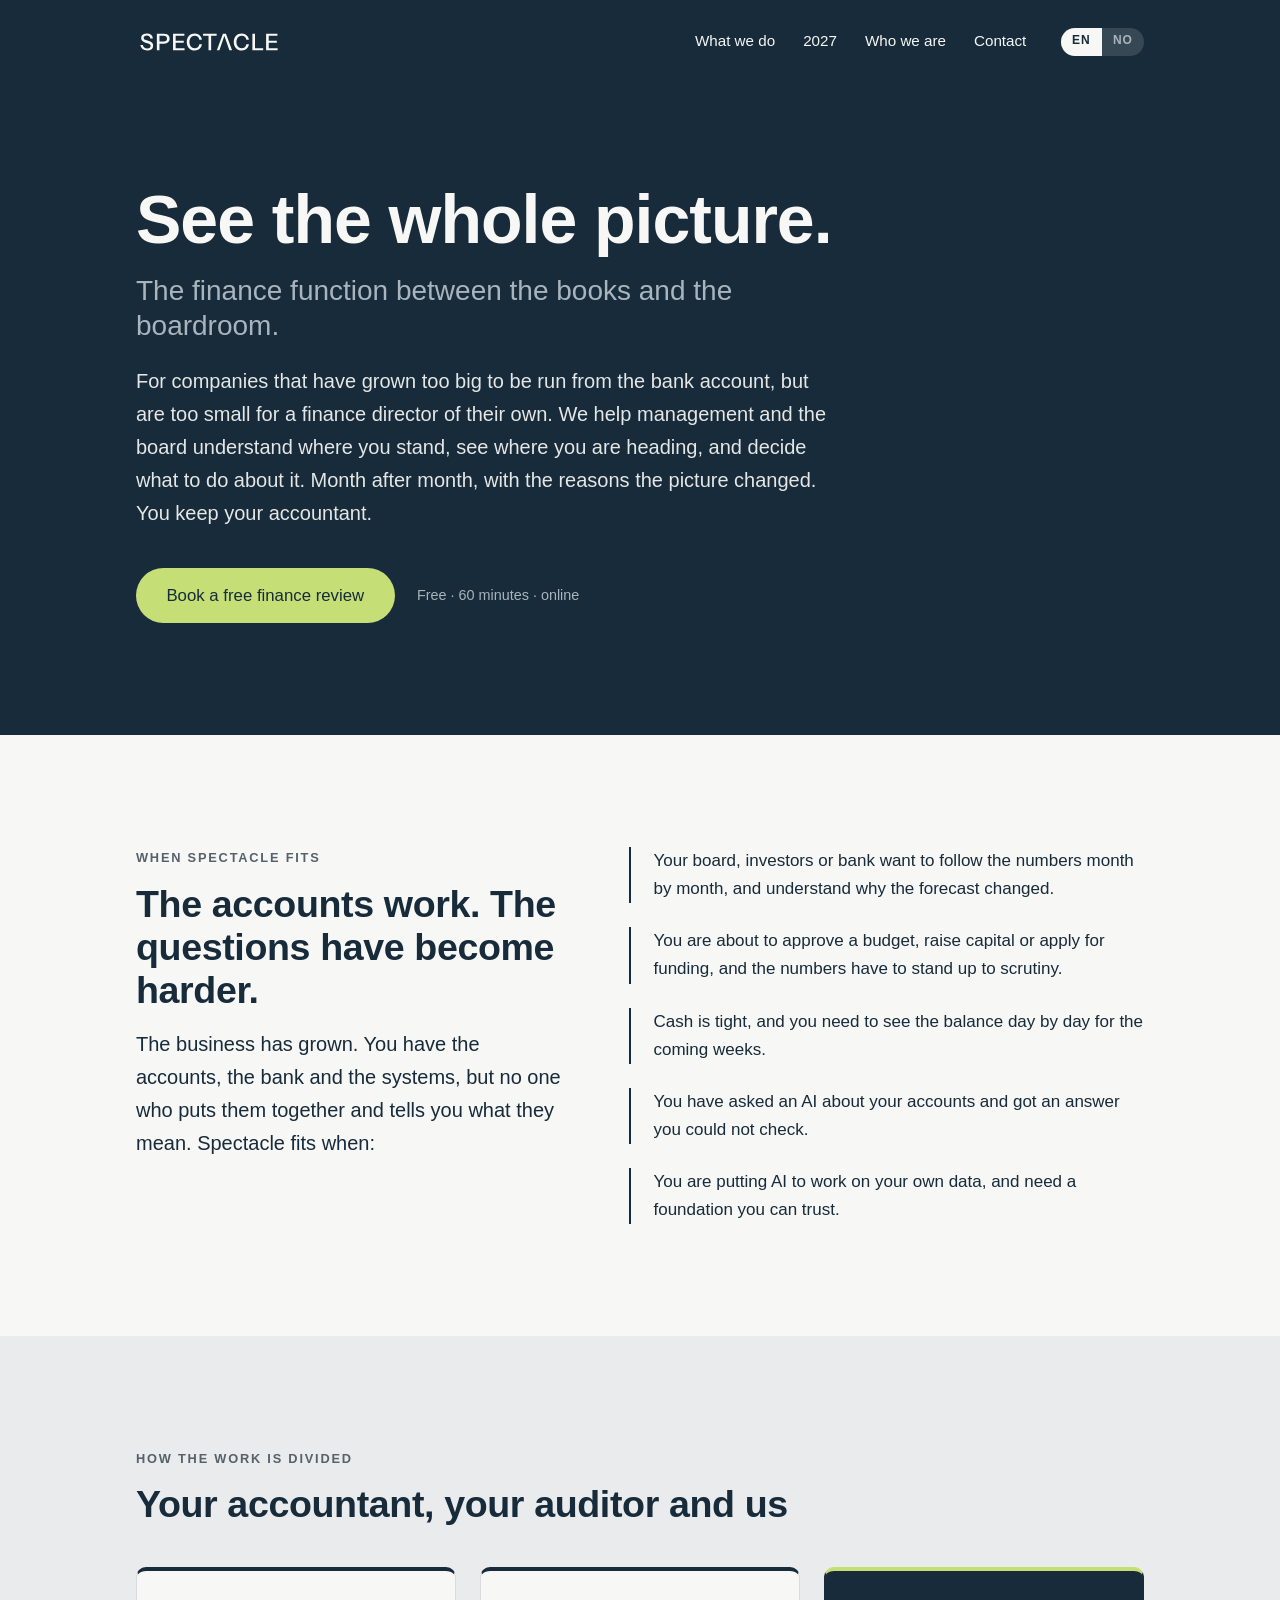
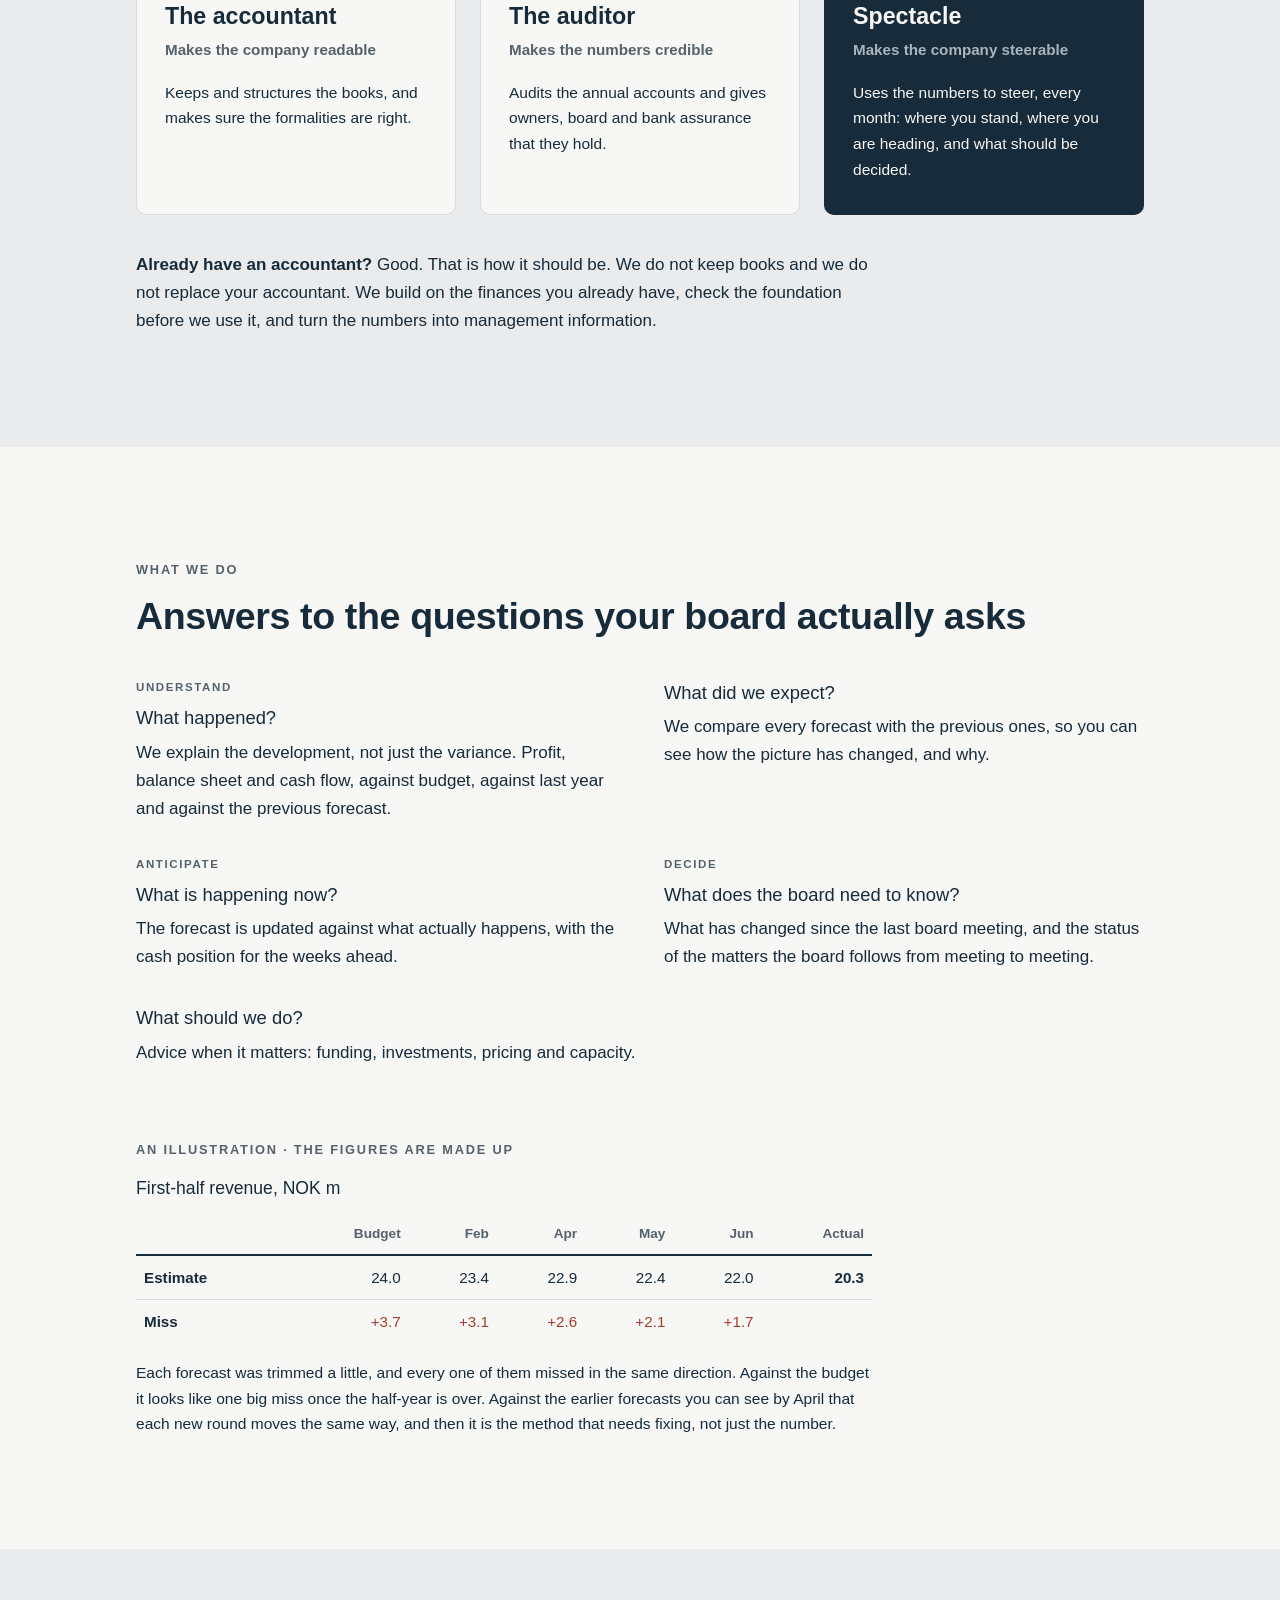
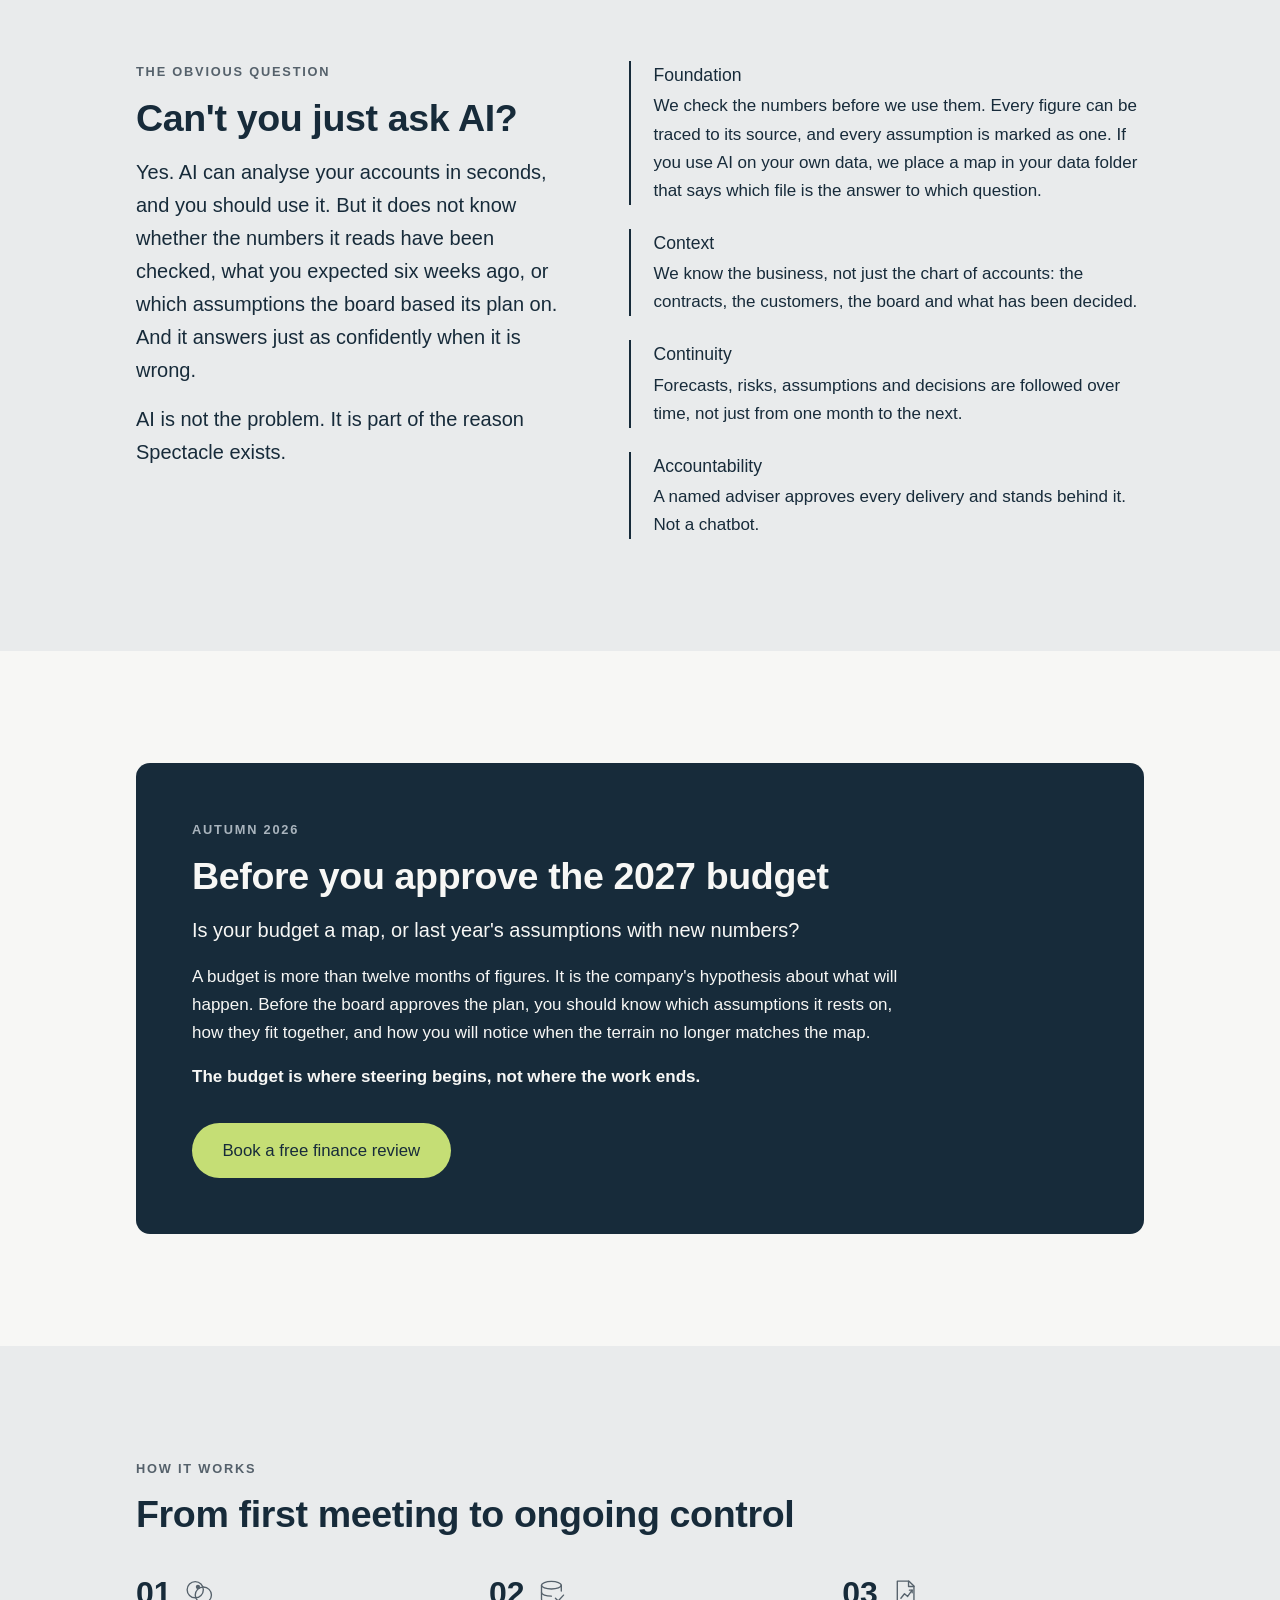
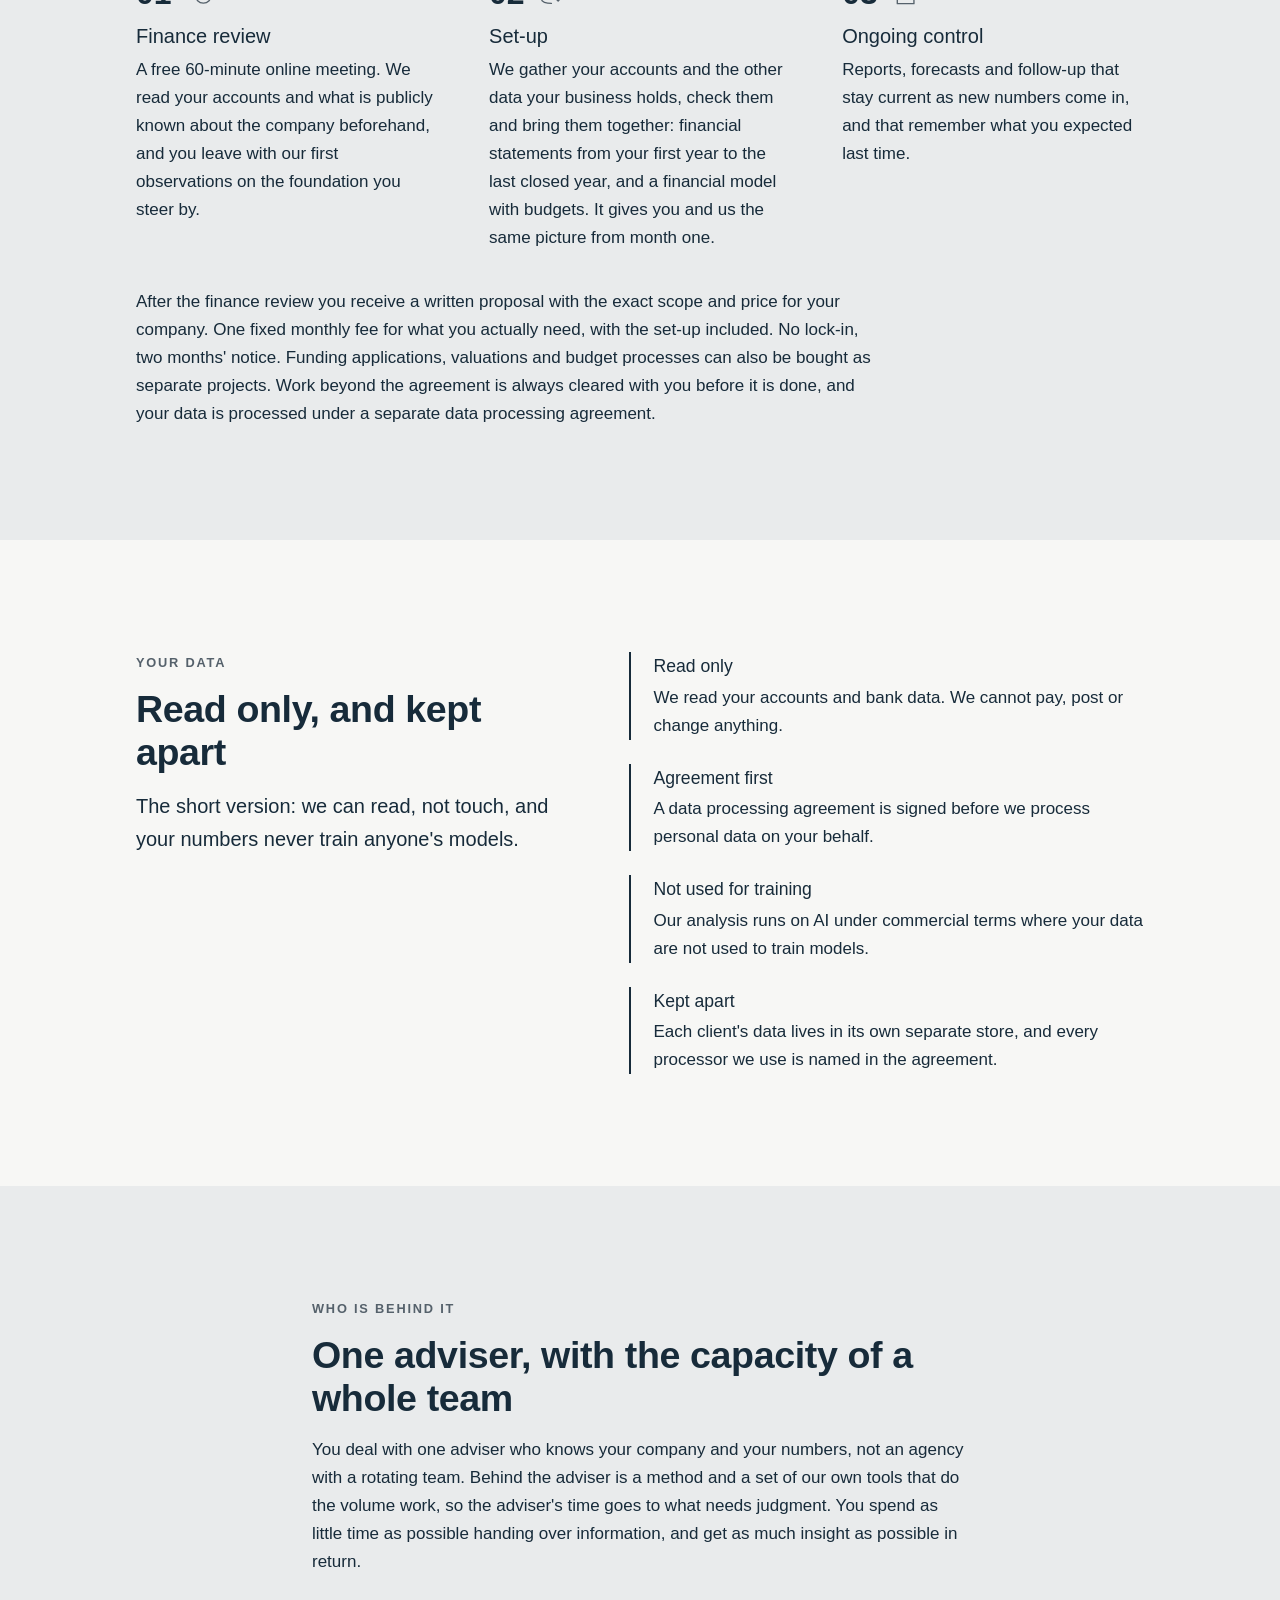
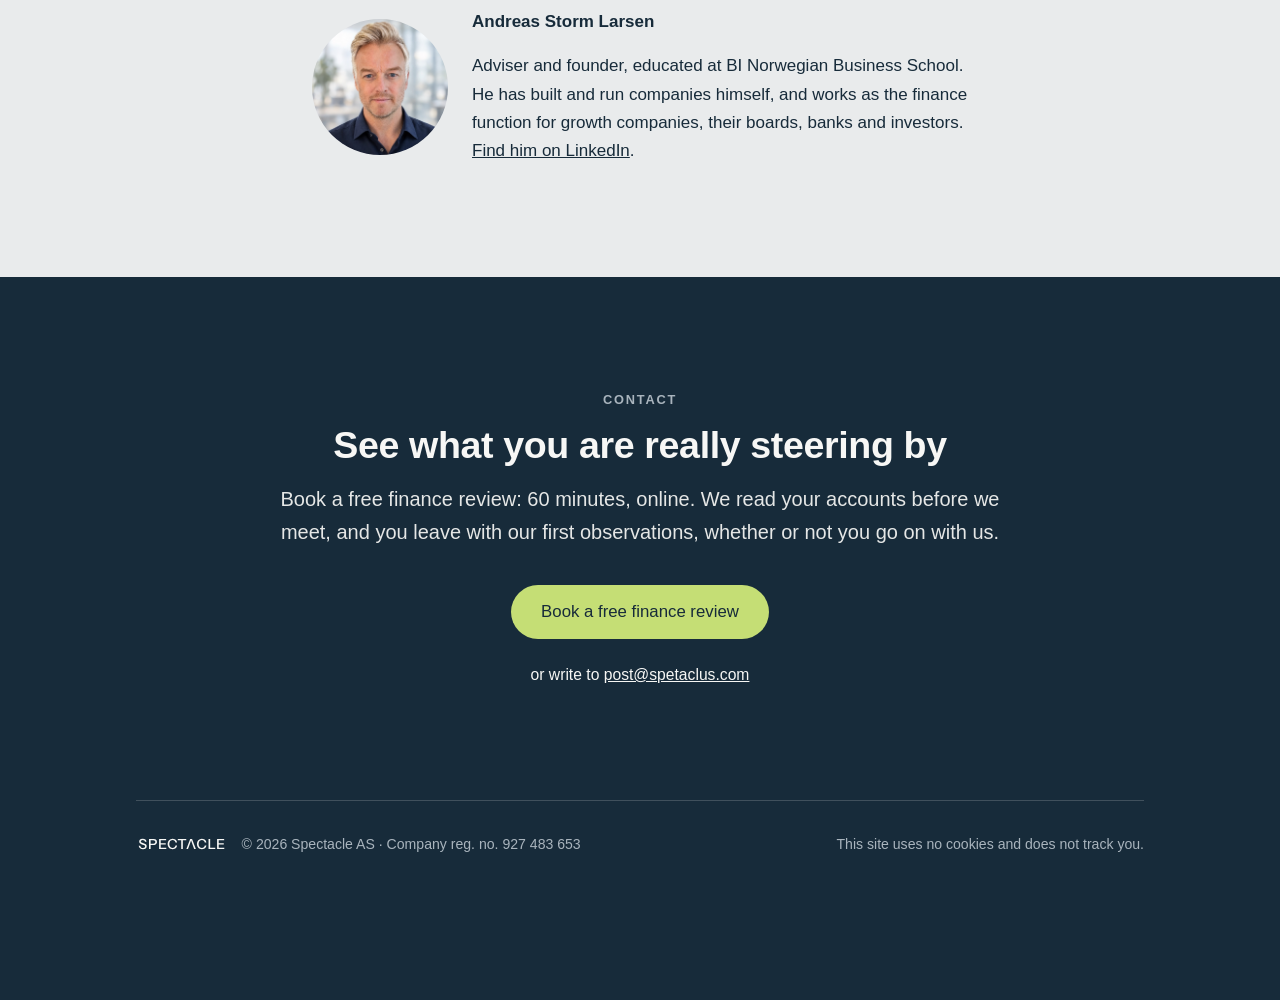
==== index.html @ 34f04242 "Hvem står bak får navn og ansikt, og en seksjon om dine data Tekstene fra gjennomgangen 20.10 er lag" ====
<!DOCTYPE html>
<html lang="en">
<head>
  <meta charset="utf-8">
  <meta name="viewport" content="width=device-width, initial-scale=1">
  <title>Spectacle: the finance function between the books and the boardroom</title>
  <meta name="description" content="Spectacle is the finance function between the books and the boardroom for small and mid-sized companies: checked numbers, forecasts followed over time, and reporting written for the board. You keep your accountant.">
  <link rel="canonical" href="https://spectaclefinancial.com/">
  <link rel="alternate" hreflang="en" href="https://spectaclefinancial.com/">
  <link rel="alternate" hreflang="no" href="https://spectaclefinancial.com/no/">
  <link rel="alternate" hreflang="x-default" href="https://spectaclefinancial.com/">
  <link rel="icon" href="assets/img/favicon.svg" type="image/svg+xml">
  <link rel="alternate icon" href="assets/img/favicon-32.png" type="image/png">
  <link rel="apple-touch-icon" href="assets/img/apple-touch-icon.png">
  <meta name="theme-color" content="#172B3A">
  <link rel="stylesheet" href="assets/css/style.css?v=2026-11-04">
  <meta property="og:type" content="website">
  <meta property="og:site_name" content="Spectacle">
  <meta property="og:title" content="Spectacle: see the whole picture">
  <meta property="og:description" content="The finance function between the books and the boardroom, for companies too big to be run from the bank account and too small for a finance director of their own.">
  <meta property="og:url" content="https://spectaclefinancial.com/">
  <meta property="og:image" content="https://spectaclefinancial.com/assets/img/og-image.png">
  <meta property="og:locale" content="en_GB">
</head>
<body>

<header class="hero">
  <div class="ramme">
    <div class="hero__topp">
      <a class="hero__logo" href="#" aria-label="Spectacle, back to top">
        <img src="assets/img/spectacle-ordmerke-hvit.svg" alt="Spectacle" width="268" height="47">
      </a>
      <nav class="hero__nav" aria-label="Main menu">
        <a href="#what-we-do">What we do</a>
        <a href="#budget-2027">2027</a>
        <a href="#about">Who we are</a>
        <a href="#contact">Contact</a>
        <span class="sprak" role="group" aria-label="Language">
          <span class="sprak__valg sprak__valg--aktiv" aria-current="true">EN</span>
          <a class="sprak__valg" href="/no/" hreflang="no" lang="no">NO</a>
        </span>
      </nav>
    </div>
    <div class="hero__innhold">
      <h1>See the whole picture.</h1>
      <p class="hero__under">The finance function between the books and the boardroom.</p>
      <p class="ingress">For companies that have grown too big to be run from the bank account, but are too small for a finance director of their own. We help management and the board understand where you stand, see where you are heading, and decide what to do about it. Month after month, with the reasons the picture changed. You keep your accountant.</p>
      <div class="hero__cta">
        <a class="knapp knapp--chartreuse js-booking" href="https://calendar.app.google/yTAJ3ZSgc3ZnCue6A">Book a free finance review</a>
        <span class="hero__cta-note">Free · 60 minutes · online</span>
      </div>
    </div>
  </div>
</header>

<main>

  <section class="seksjon" id="when-it-fits">
    <div class="ramme todelt">
      <div>
        <p class="merkelapp">When Spectacle fits</p>
        <h2>The accounts work. The questions have become harder.</h2>
        <p class="ingress">The business has grown. You have the accounts, the bank and the systems, but no one who puts them together and tells you what they mean. Spectacle fits when:</p>
      </div>
      <ul class="verdier">
        <li>Your board, investors or bank want to follow the numbers month by month, and understand why the forecast changed.</li>
        <li>You are about to approve a budget, raise capital or apply for funding, and the numbers have to stand up to scrutiny.</li>
        <li>Cash is tight, and you need to see the balance day by day for the coming weeks.</li>
        <li>You have asked an AI about your accounts and got an answer you could not check.</li>
        <li>You are putting AI to work on your own data, and need a foundation you can trust.</li>
      </ul>
    </div>
  </section>

  <section class="seksjon seksjon--tint" id="division-of-work">
    <div class="ramme">
      <p class="merkelapp">How the work is divided</p>
      <h2>Your accountant, your auditor and us</h2>
      <div class="pakker">
        <article class="pakke">
          <h3>The accountant</h3>
          <p class="pakke__under">Makes the company readable</p>
          <p>Keeps and structures the books, and makes sure the formalities are right.</p>
        </article>
        <article class="pakke">
          <h3>The auditor</h3>
          <p class="pakke__under">Makes the numbers credible</p>
          <p>Audits the annual accounts and gives owners, board and bank assurance that they hold.</p>
        </article>
        <article class="pakke pakke--fremhevet">
          <h3>Spectacle</h3>
          <p class="pakke__under">Makes the company steerable</p>
          <p>Uses the numbers to steer, every month: where you stand, where you are heading, and what should be decided.</p>
        </article>
      </div>
      <p class="pakker-note"><strong>Already have an accountant?</strong> Good. That is how it should be. We do not keep books and we do not replace your accountant. We build on the finances you already have, check the foundation before we use it, and turn the numbers into management information.</p>
    </div>
  </section>

  <section class="seksjon" id="what-we-do">
    <div class="ramme">
      <p class="merkelapp">What we do</p>
      <h2>Answers to the questions your board actually asks</h2>
      <ul class="trygghet">
        <li>
          <span class="trygghet__gruppe">Understand</span>
          <strong>What happened?</strong>
          We explain the development, not just the variance. Profit, balance sheet and cash flow, against budget, against last year and against the previous forecast.
        </li>
        <li>
          <strong>What did we expect?</strong>
          We compare every forecast with the previous ones, so you can see how the picture has changed, and why.
        </li>
        <li>
          <span class="trygghet__gruppe">Anticipate</span>
          <strong>What is happening now?</strong>
          The forecast is updated against what actually happens, with the cash position for the weeks ahead.
        </li>
        <li>
          <span class="trygghet__gruppe">Decide</span>
          <strong>What does the board need to know?</strong>
          What has changed since the last board meeting, and the status of the matters the board follows from meeting to meeting.
        </li>
        <li>
          <strong>What should we do?</strong>
          Advice when it matters: funding, investments, pricing and capacity.
        </li>
      </ul>

      <figure class="eksempel">
        <p class="merkelapp">An illustration · the figures are made up</p>
        <div class="eksempel__ramme">
          <table>
            <caption>First-half revenue, NOK m</caption>
            <thead>
              <tr>
                <th scope="col"></th>
                <th scope="col">Budget</th>
                <th scope="col">Feb</th>
                <th scope="col">Apr</th>
                <th scope="col">May</th>
                <th scope="col">Jun</th>
                <th scope="col">Actual</th>
              </tr>
            </thead>
            <tbody>
              <tr>
                <th scope="row">Estimate</th>
                <td>24.0</td>
                <td>23.4</td>
                <td>22.9</td>
                <td>22.4</td>
                <td>22.0</td>
                <td class="eksempel__faktisk">20.3</td>
              </tr>
              <tr class="eksempel__bom">
                <th scope="row">Miss</th>
                <td>+3.7</td>
                <td>+3.1</td>
                <td>+2.6</td>
                <td>+2.1</td>
                <td>+1.7</td>
                <td></td>
              </tr>
            </tbody>
          </table>
        </div>
        <figcaption>Each forecast was trimmed a little, and every one of them missed in the same direction. Against the budget it looks like one big miss once the half-year is over. Against the earlier forecasts you can see by April that each new round moves the same way, and then it is the method that needs fixing, not just the number.</figcaption>
      </figure>
    </div>
  </section>

  <section class="seksjon seksjon--tint" id="ai">
    <div class="ramme todelt">
      <div>
        <p class="merkelapp">The obvious question</p>
        <h2>Can't you just ask AI?</h2>
        <p class="ingress">Yes. AI can analyse your accounts in seconds, and you should use it. But it does not know whether the numbers it reads have been checked, what you expected six weeks ago, or which assumptions the board based its plan on. And it answers just as confidently when it is wrong.</p>
        <p class="ingress ingress--etter">AI is not the problem. It is part of the reason Spectacle exists.</p>
      </div>
      <ul class="verdier">
        <li>
          <strong>Foundation</strong>
          We check the numbers before we use them. Every figure can be traced to its source, and every assumption is marked as one. If you use AI on your own data, we place a map in your data folder that says which file is the answer to which question.
        </li>
        <li>
          <strong>Context</strong>
          We know the business, not just the chart of accounts: the contracts, the customers, the board and what has been decided.
        </li>
        <li>
          <strong>Continuity</strong>
          Forecasts, risks, assumptions and decisions are followed over time, not just from one month to the next.
        </li>
        <li>
          <strong>Accountability</strong>
          A named adviser approves every delivery and stands behind it. Not a chatbot.
        </li>
      </ul>
    </div>
  </section>

  <!-- Seasonal entry: remove in January 2027 -->
  <section class="seksjon" id="budget-2027">
    <div class="ramme">
      <div class="kampanje">
        <p class="merkelapp">Autumn 2026</p>
        <h2>Before you approve the 2027 budget</h2>
        <p class="ingress">Is your budget a map, or last year's assumptions with new numbers?</p>
        <p>A budget is more than twelve months of figures. It is the company's hypothesis about what will happen. Before the board approves the plan, you should know which assumptions it rests on, how they fit together, and how you will notice when the terrain no longer matches the map.</p>
        <p><strong>The budget is where steering begins, not where the work ends.</strong></p>
        <a class="knapp knapp--chartreuse js-booking" href="https://calendar.app.google/yTAJ3ZSgc3ZnCue6A">Book a free finance review</a>
      </div>
    </div>
  </section>

  <section class="seksjon seksjon--tint" id="how-it-works">
    <div class="ramme">
      <p class="merkelapp">How it works</p>
      <h2>From first meeting to ongoing control</h2>
      <ol class="steg">
        <li>
          <svg class="steg__ikon" viewBox="0 0 32 32" fill="none" stroke="currentColor" stroke-width="1.5" stroke-linecap="round" stroke-linejoin="round" aria-hidden="true">
            <circle cx="12.5" cy="13" r="9"/>
            <circle cx="21.5" cy="19" r="9"/>
            <circle cx="15.5" cy="10" r="2.4" fill="currentColor" stroke="none"/>
          </svg>
          <h3>Finance review</h3>
          <p>A free 60-minute online meeting. We read your accounts and what is publicly known about the company beforehand, and you leave with our first observations on the foundation you steer by.</p>
        </li>
        <li>
          <svg class="steg__ikon" viewBox="0 0 32 32" fill="none" stroke="currentColor" stroke-width="1.5" stroke-linecap="round" stroke-linejoin="round" aria-hidden="true">
            <ellipse cx="16" cy="8" rx="11" ry="4.2"/>
            <path d="M5 8v8c0 2.3 4.9 4.2 11 4.2"/>
            <path d="M27 8v6.5"/>
            <path d="M5 16v8c0 2.3 4.9 4.2 11 4.2"/>
            <path d="M20.5 22.5l3 3 6-6.5"/>
          </svg>
          <h3>Set-up</h3>
          <p>We gather your accounts and the other data your business holds, check them and bring them together: financial statements from your first year to the last closed year, and a financial model with budgets. It gives you and us the same picture from month one.</p>
        </li>
        <li>
          <svg class="steg__ikon" viewBox="0 0 32 32" fill="none" stroke="currentColor" stroke-width="1.5" stroke-linecap="round" stroke-linejoin="round" aria-hidden="true">
            <path d="M7 3.5h13l5.5 5.5v19.5H7z"/>
            <path d="M19.5 3.5V9.5H25.5"/>
            <path d="M11 22.5l4-5 3.5 3 5-7"/>
            <path d="M20.5 13.5h3v3"/>
          </svg>
          <h3>Ongoing control</h3>
          <p>Reports, forecasts and follow-up that stay current as new numbers come in, and that remember what you expected last time.</p>
        </li>
      </ol>
      <p class="pakker-note">After the finance review you receive a written proposal with the exact scope and price for your company. One fixed monthly fee for what you actually need, with the set-up included. No lock-in, two months' notice. Funding applications, valuations and budget processes can also be bought as separate projects. Work beyond the agreement is always cleared with you before it is done, and your data is processed under a separate data processing agreement.</p>
    </div>
  </section>

  <section class="seksjon" id="your-data">
    <div class="ramme todelt">
      <div>
        <p class="merkelapp">Your data</p>
        <h2>Read only, and kept apart</h2>
        <p class="ingress">The short version: we can read, not touch, and your numbers never train anyone's models.</p>
      </div>
      <ul class="verdier">
        <li>
          <strong>Read only</strong>
          We read your accounts and bank data. We cannot pay, post or change anything.
        </li>
        <li>
          <strong>Agreement first</strong>
          A data processing agreement is signed before we process personal data on your behalf.
        </li>
        <li>
          <strong>Not used for training</strong>
          Our analysis runs on AI under commercial terms where your data are not used to train models.
        </li>
        <li>
          <strong>Kept apart</strong>
          Each client's data lives in its own separate store, and every processor we use is named in the agreement.
        </li>
      </ul>
    </div>
  </section>

  <section class="seksjon seksjon--tint" id="about">
    <div class="ramme om">
      <p class="merkelapp">Who is behind it</p>
      <h2>One adviser, with the capacity of a whole team</h2>
      <p>You deal with one adviser who knows your company and your numbers, not an agency with a rotating team. Behind the adviser is a method and a set of our own tools that do the volume work, so the adviser's time goes to what needs judgment. You spend as little time as possible handing over information, and get as much insight as possible in return.</p>
      <div class="om__person">
        <img class="om__bilde" src="assets/img/andreas-storm-larsen.jpg" alt="Andreas Storm Larsen" width="560" height="700">
        <div>
          <p class="om__navn">Andreas Storm Larsen</p>
          <p>Adviser and founder, educated at BI Norwegian Business School. He has built and run companies himself, and works as the finance function for growth companies, their boards, banks and investors. <a href="https://www.linkedin.com/in/andreas-storm-larsen-39770052/" rel="me noopener" target="_blank">Find him on LinkedIn</a>.</p>
        </div>
      </div>
    </div>
  </section>

  <section class="seksjon seksjon--blekk" id="contact">
    <div class="ramme kontakt">
      <p class="merkelapp">Contact</p>
      <h2>See what you are really steering by</h2>
      <p class="ingress">Book a free finance review: 60 minutes, online. We read your accounts before we meet, and you leave with our first observations, whether or not you go on with us.</p>
      <a class="knapp knapp--chartreuse js-booking" href="https://calendar.app.google/yTAJ3ZSgc3ZnCue6A">Book a free finance review</a>
      <p class="kontakt__epost">or write to <a href="mailto:post@spetaclus.com">post@spetaclus.com</a></p>
      <hr class="skillelinje">
      <div class="footer">
        <div class="footer__venstre">
          <img src="assets/img/spectacle-ordmerke-hvit.svg" alt="Spectacle" width="268" height="47">
          <span>© 2026 Spectacle AS · Company reg. no. 927 483 653</span>
        </div>
        <span>This site uses no cookies and does not track you.</span>
      </div>
    </div>
  </section>

</main>

<dialog class="booking" id="booking" aria-label="Book a finance review">
  <div class="booking__topp">
    <span class="booking__tittel">Finance review</span>
    <button class="booking__lukk" type="button" aria-label="Close">Close&nbsp;&#215;</button>
  </div>
  <iframe class="booking__ramme" title="Choose a time for your finance review"
          data-src="https://calendar.google.com/calendar/appointments/schedules/AcZssZ07MlCbYEmoDXhc_yZ2hiog7-GWwIh1PmszBz8kUQd8yqzmXDx-yQZG3WpSed9W1UuxO8Xet0OY?gv=true"
          loading="lazy"></iframe>
</dialog>

<script>
  (function () {
    var dialog = document.getElementById('booking');
    if (!dialog || !dialog.showModal) return;
    var ramme = dialog.querySelector('.booking__ramme');
    document.querySelectorAll('.js-booking').forEach(function (lenke) {
      lenke.addEventListener('click', function (e) {
        e.preventDefault();
        if (!ramme.src) ramme.src = ramme.dataset.src;
        dialog.showModal();
      });
    });
    dialog.querySelector('.booking__lukk').addEventListener('click', function () {
      dialog.close();
    });
    dialog.addEventListener('click', function (e) {
      if (e.target === dialog) dialog.close();
    });
  })();
</script>

</body>
</html>
---- assets/css/style.css ----
/* Spectacle — spetaclus.com/spectacle
   Farger og typografi: SPECTACLE/Profil/farger.md + Profilmanual.md
   Profil fra 19.10.2026: blekk og papir bærer alt. Chartreuse er eneste aksent
   og står bare på mørk flate, med blekk som tekst; aldri på papir, aldri på tall. */

/* ---------- Fonter (selvhostet, OFL) ---------- */
@font-face {
  font-family: "Space Grotesk";
  src: url("../fonts/SpaceGrotesk-400.woff2") format("woff2");
  font-weight: 400;
  font-display: swap;
}
@font-face {
  font-family: "Space Grotesk";
  src: url("../fonts/SpaceGrotesk-500.woff2") format("woff2");
  font-weight: 500;
  font-display: swap;
}
@font-face {
  font-family: "Space Grotesk";
  src: url("../fonts/SpaceGrotesk-700.woff2") format("woff2");
  font-weight: 700;
  font-display: swap;
}
@font-face {
  font-family: "IBM Plex Sans";
  src: url("../fonts/IBMPlexSans-400.woff2") format("woff2");
  font-weight: 400;
  font-display: swap;
}
@font-face {
  font-family: "IBM Plex Sans";
  src: url("../fonts/IBMPlexSans-600.woff2") format("woff2");
  font-weight: 600;
  font-display: swap;
}

/* ---------- Variabler ---------- */
:root {
  --blekk: #172B3A;
  --blekk-lys: #22394B;
  --skifer: #55616B;
  --solv: #A9B4BD;
  --linje: #D9DCDE;
  --take: #E9EBEC;
  --papir: #F7F7F5;
  --chartreuse: #C5DE75;
  --negativ: #A63D2F;

  --font-tittel: "Space Grotesk", "Avenir Next", sans-serif;
  --font-tekst: "IBM Plex Sans", "Helvetica Neue", sans-serif;

  --bredde: 68rem;
  --luft: clamp(4rem, 9vw, 7rem);
}

/* ---------- Grunnlag ---------- */
*,
*::before,
*::after {
  box-sizing: border-box;
  margin: 0;
  padding: 0;
}

html {
  scroll-behavior: smooth;
}
@media (prefers-reduced-motion: reduce) {
  html {
    scroll-behavior: auto;
  }
}

body {
  font-family: var(--font-tekst);
  font-size: 1.0625rem;
  line-height: 1.65;
  color: var(--blekk);
  background: var(--papir);
  -webkit-font-smoothing: antialiased;
}

img,
svg {
  max-width: 100%;
  height: auto;
  display: block;
}

a {
  color: var(--blekk);
}

.ramme {
  max-width: var(--bredde);
  margin-inline: auto;
  padding-inline: clamp(1.25rem, 4vw, 2.5rem);
}

/* ---------- Typografi ---------- */
h1,
h2,
h3 {
  font-family: var(--font-tittel);
  line-height: 1.15;
  color: var(--blekk);
}

h1 {
  font-weight: 700;
  font-size: clamp(2.5rem, 6.5vw, 4.25rem);
  letter-spacing: -0.015em;
  color: var(--papir);
}

h2 {
  font-weight: 700;
  font-size: clamp(1.7rem, 3.4vw, 2.35rem);
  letter-spacing: -0.01em;
  margin-bottom: 1rem;
}

h3 {
  font-weight: 500;
  font-size: 1.25rem;
  margin-bottom: 0.5rem;
}

.merkelapp {
  font-family: var(--font-tekst);
  font-weight: 600;
  font-size: 0.8rem;
  letter-spacing: 0.14em;
  text-transform: uppercase;
  color: var(--skifer);
  margin-bottom: 0.9rem;
}

.ingress {
  font-size: clamp(1.1rem, 1.9vw, 1.25rem);
  max-width: 46rem;
}

.ingress--etter {
  margin-top: 1rem;
}

/* ---------- Knapper ---------- */
.knapp {
  display: inline-block;
  font-family: var(--font-tittel);
  font-weight: 500;
  font-size: 1.05rem;
  text-decoration: none;
  padding: 0.85rem 1.9rem;
  border-radius: 999px;
  transition: background-color 0.15s ease, color 0.15s ease;
}

/* Chartreuse med blekk tekst (9,8:1). Står bare på blekk, så alle knappene ligger på mørk flate */
.knapp--chartreuse {
  background: var(--chartreuse);
  color: var(--blekk);
}
.knapp--chartreuse:hover {
  background: var(--papir);
}

/* ---------- Hero ---------- */
.hero {
  position: relative;
  overflow: hidden;
  background: var(--blekk);
  color: var(--papir);
  padding-bottom: var(--luft);
}

.hero > .ramme {
  position: relative;
  z-index: 1;
}

.hero__topp {
  display: flex;
  align-items: center;
  justify-content: space-between;
  gap: 2rem;
  padding-block: 1.75rem;
}

/* Versalhøyden er omtrent 64 % av høyden; luften rundt er minst versalhøyden */
.hero__logo img {
  height: 1.6rem;
  width: auto;
}

.hero__nav {
  display: flex;
  gap: 1.75rem;
}

.hero__nav a {
  color: var(--papir);
  text-decoration: none;
  font-size: 0.95rem;
  border-bottom: 1px solid transparent;
  padding-bottom: 2px;
}
.hero__nav a:hover {
  border-bottom-color: var(--chartreuse);
}

.hero__innhold {
  padding-top: clamp(3rem, 8vw, 6rem);
  max-width: 44rem;
}

.hero__under {
  font-family: var(--font-tittel);
  font-weight: 500;
  font-size: clamp(1.3rem, 2.6vw, 1.75rem);
  line-height: 1.25;
  color: var(--solv);
  margin-top: 0.9rem;
}

.hero__innhold .ingress {
  color: var(--papir);
  opacity: 0.92;
  margin-top: 1.4rem;
}

.hero__cta {
  margin-top: 2.4rem;
  display: flex;
  align-items: center;
  gap: 1.4rem;
  flex-wrap: wrap;
}

.hero__cta-note {
  font-size: 0.9rem;
  color: var(--solv);
}

/* ---------- Seksjoner ---------- */
.seksjon {
  padding-block: var(--luft);
}

.seksjon--tint {
  background: var(--take);
}

.seksjon--blekk {
  background: var(--blekk);
  color: var(--papir);
}
.seksjon--blekk h2 {
  color: var(--papir);
}
.seksjon--blekk .merkelapp {
  color: var(--solv);
}

.todelt {
  display: grid;
  gap: clamp(2rem, 5vw, 4.5rem);
  align-items: start;
}
@media (min-width: 52rem) {
  .todelt {
    grid-template-columns: minmax(0, 5fr) minmax(0, 6fr);
  }
}

/* ---------- Verdipunkter ---------- */
.verdier {
  list-style: none;
  display: grid;
  gap: 1.5rem;
}

.verdier li {
  padding-left: 1.4rem;
  border-left: 2px solid var(--blekk);
}

.verdier strong {
  display: block;
  font-family: var(--font-tittel);
  font-weight: 500;
  font-size: 1.1rem;
  color: var(--blekk);
  margin-bottom: 0.15rem;
}

/* ---------- Slik fungerer det ---------- */
.steg {
  list-style: none;
  counter-reset: steg;
  display: grid;
  gap: 2rem;
  margin-top: 2.5rem;
}
@media (min-width: 52rem) {
  .steg {
    grid-template-columns: repeat(3, 1fr);
    gap: clamp(2rem, 4vw, 3.5rem);
  }
}

/* Tallet og ikonet deler første rad; tittel og tekst spenner over begge kolonner */
.steg li {
  counter-increment: steg;
  display: grid;
  grid-template-columns: auto 1fr;
  align-items: start;
  /* Uten dette fordeles ledig høyde mellom radene, og kolonnene kommer i utakt */
  align-content: start;
  column-gap: 0.8rem;
}

.steg li::before {
  content: "0" counter(steg);
  grid-column: 1;
  grid-row: 1;
  font-family: var(--font-tittel);
  font-weight: 700;
  font-size: 2rem;
  color: var(--blekk);
  line-height: 1;
}

.steg__ikon {
  grid-column: 2;
  grid-row: 1;
  justify-self: start;
  align-self: center;
  width: 1.8rem;
  height: 1.8rem;
  color: var(--skifer);
}

.steg li h3,
.steg li p {
  grid-column: 1 / -1;
}

.steg li h3 {
  margin-top: 1rem;
}

/* ---------- Pakker ---------- */
.pakker {
  display: grid;
  gap: 1.5rem;
  margin-top: 2.5rem;
}
@media (min-width: 52rem) {
  .pakker {
    grid-template-columns: repeat(3, 1fr);
  }
}

.pakke {
  background: var(--papir);
  border: 1px solid var(--linje);
  border-top: 4px solid var(--blekk);
  border-radius: 10px;
  padding: 2rem 1.75rem;
  display: flex;
  flex-direction: column;
}

.pakke h3 {
  font-weight: 700;
  font-size: 1.45rem;
}

.pakke__under {
  font-weight: 600;
  font-size: 0.95rem;
  color: var(--skifer);
  margin-bottom: 1.1rem;
}

.pakke > p:not(.pakke__under) {
  font-size: 0.97rem;
}

/* Kortet som er vårt står på blekk, så chartreuse kan markere det; på papir ville den forsvunnet */
.pakke--fremhevet {
  background: var(--blekk);
  color: var(--papir);
  border-color: var(--blekk);
  border-top-color: var(--chartreuse);
}
.pakke--fremhevet h3 {
  color: var(--papir);
}
.pakke--fremhevet .pakke__under {
  color: var(--solv);
}

.pakker-note {
  margin-top: 2.25rem;
  max-width: 46rem;
}

.pakker-note strong {
  color: var(--blekk);
}

/* ---------- Trygghet ---------- */
.trygghet {
  list-style: none;
  display: grid;
  gap: 2rem 3rem;
  margin-top: 2.5rem;
}
@media (min-width: 52rem) {
  .trygghet {
    grid-template-columns: repeat(2, 1fr);
  }
}

/* Et oddetall punkter etterlater et hull til høyre; det siste får hele bredden */
@media (min-width: 52rem) {
  .trygghet li:last-child:nth-child(odd) {
    grid-column: 1 / -1;
    max-width: 46rem;
  }
}

.trygghet strong {
  display: block;
  font-family: var(--font-tittel);
  font-weight: 500;
  font-size: 1.15rem;
  color: var(--blekk);
  margin-bottom: 0.3rem;
}

/* ---------- Tenkt eksempel ---------- */
/* Tid går vannrett, som i rapportene: periodene er kolonner, målene er rader */
.trygghet__gruppe {
  display: block;
  font-family: var(--font-tekst);
  font-weight: 600;
  font-size: 0.72rem;
  letter-spacing: 0.14em;
  text-transform: uppercase;
  color: var(--skifer);
  margin-bottom: 0.4rem;
}

.eksempel {
  margin-top: clamp(3rem, 6vw, 4.5rem);
  max-width: 46rem;
}

.eksempel__ramme {
  overflow-x: auto;
}

.eksempel table {
  width: 100%;
  border-collapse: collapse;
  font-variant-numeric: tabular-nums;
  font-size: 0.95rem;
}

.eksempel caption {
  text-align: left;
  font-family: var(--font-tittel);
  font-weight: 500;
  font-size: 1.1rem;
  color: var(--blekk);
  padding-bottom: 0.7rem;
}

.eksempel th,
.eksempel td {
  padding: 0.55rem 0.5rem;
  text-align: right;
  white-space: nowrap;
}

.eksempel th[scope="row"] {
  text-align: left;
  font-weight: 600;
}

.eksempel thead th {
  font-weight: 600;
  font-size: 0.85rem;
  color: var(--skifer);
  border-bottom: 2px solid var(--blekk);
}

.eksempel tbody tr + tr {
  border-top: 1px solid var(--linje);
}

.eksempel__faktisk {
  font-weight: 600;
  color: var(--blekk);
}

/* Bommen er et negativt avvik: funksjonsfargen, aldri aksenten på tall */
.eksempel__bom td {
  color: var(--negativ);
}

.eksempel figcaption {
  margin-top: 1.1rem;
  font-size: 0.97rem;
}

@media (max-width: 40rem) {
  .eksempel table {
    font-size: 0.85rem;
  }
  .eksempel th,
  .eksempel td {
    padding-inline: 0.3rem;
  }
}

/* ---------- Sesonginngang ---------- */
.kampanje {
  background: var(--blekk);
  color: var(--papir);
  border-radius: 14px;
  padding: clamp(2rem, 5vw, 3.5rem);
}

.kampanje h2 {
  color: var(--papir);
}

.kampanje .merkelapp {
  color: var(--solv);
}

.kampanje p {
  max-width: 46rem;
}

.kampanje p + p {
  margin-top: 1rem;
}

.kampanje .knapp {
  margin-top: 2rem;
}

/* ---------- Om ---------- */
.om {
  max-width: 46rem;
}
.om p + p {
  margin-top: 1rem;
}
.om__person {
  display: flex;
  align-items: center;
  gap: 1.5rem;
  margin-top: 2rem;
  flex-wrap: wrap;
}
.om__bilde {
  width: 8.5rem;
  height: 8.5rem;
  border-radius: 50%;
  object-fit: cover;
  object-position: 50% 22%;
  flex-shrink: 0;
}
.om__person > div {
  flex: 1 1 18rem;
}
.om__navn {
  font-weight: 650;
  margin-bottom: 0.25rem;
}

/* ---------- Kontakt + footer ---------- */
.kontakt {
  text-align: center;
}

.kontakt .ingress {
  margin-inline: auto;
  opacity: 0.92;
}

.kontakt .knapp {
  margin-top: 2.2rem;
}

.kontakt__epost {
  margin-top: 1.4rem;
  font-size: 0.98rem;
}
.kontakt__epost a {
  color: var(--papir);
}

.skillelinje {
  border: 0;
  border-top: 1px solid rgba(247, 247, 245, 0.18);
  margin-block: var(--luft) 0;
}

.footer {
  display: flex;
  align-items: center;
  justify-content: space-between;
  gap: 1.5rem;
  flex-wrap: wrap;
  padding-block: 2rem;
  font-size: 0.88rem;
  color: var(--solv);
}

.footer__venstre {
  display: flex;
  align-items: center;
  gap: 0.9rem;
}

.footer__venstre img {
  height: 1rem;
  width: auto;
}

/* ---------- Språkvelger ---------- */
.sprak {
  display: inline-flex;
  align-items: stretch;
  background: rgba(247, 247, 245, 0.14);
  border-radius: 999px;
  overflow: hidden;
  margin-left: 0.4rem;
}

.hero__nav .sprak__valg {
  font-family: var(--font-tekst);
  font-size: 0.75rem;
  font-weight: 600;
  letter-spacing: 0.08em;
  line-height: 1;
  padding: 0.4rem 0.7rem;
  color: var(--solv);
  text-decoration: none;
  border-bottom: 0;
  transition: background-color 0.15s ease, color 0.15s ease;
}

.hero__nav a.sprak__valg:hover {
  color: var(--papir);
  background: rgba(247, 247, 245, 0.12);
  border-bottom: 0;
}

.hero__nav .sprak__valg--aktiv {
  background: var(--papir);
  color: var(--blekk);
}

/* ---------- Booking-modal ---------- */
.booking {
  border: 0;
  border-radius: 14px;
  margin: auto;
  padding: 0;
  width: min(94vw, 52rem);
  background: var(--papir);
  box-shadow: 0 24px 80px rgba(23, 43, 58, 0.45);
}

.booking::backdrop {
  background: rgba(23, 43, 58, 0.72);
  backdrop-filter: blur(3px);
}

.booking__topp {
  display: flex;
  align-items: center;
  justify-content: space-between;
  gap: 1rem;
  padding: 0.9rem 1.25rem;
  background: var(--blekk);
}

.booking__tittel {
  font-family: var(--font-tittel);
  font-weight: 500;
  font-size: 1.05rem;
  color: var(--papir);
}

.booking__lukk {
  font-family: var(--font-tekst);
  font-size: 0.9rem;
  color: var(--papir);
  background: none;
  border: 1px solid rgba(247, 247, 245, 0.4);
  border-radius: 999px;
  padding: 0.35rem 0.9rem;
  cursor: pointer;
  transition: border-color 0.15s ease, color 0.15s ease;
}
.booking__lukk:hover {
  border-color: var(--chartreuse);
  color: var(--chartreuse);
}

.booking__ramme {
  display: block;
  width: 100%;
  height: min(72vh, 46rem);
  border: 0;
  background: #fff;
}

@media (max-width: 40rem) {
  .booking {
    width: 100vw;
    max-width: 100vw;
    height: 100dvh;
    max-height: 100dvh;
    margin: 0;
    border-radius: 0;
  }
  .booking__ramme {
    height: calc(100dvh - 3.4rem);
  }
}

/* ---------- Mobil ---------- */
@media (max-width: 40rem) {
  /* Seksjonslenkene skjules, men språkvelgeren skal alltid være tilgjengelig */
  .hero__nav > a {
    display: none;
  }
  .sprak {
    margin-left: 0;
  }
}
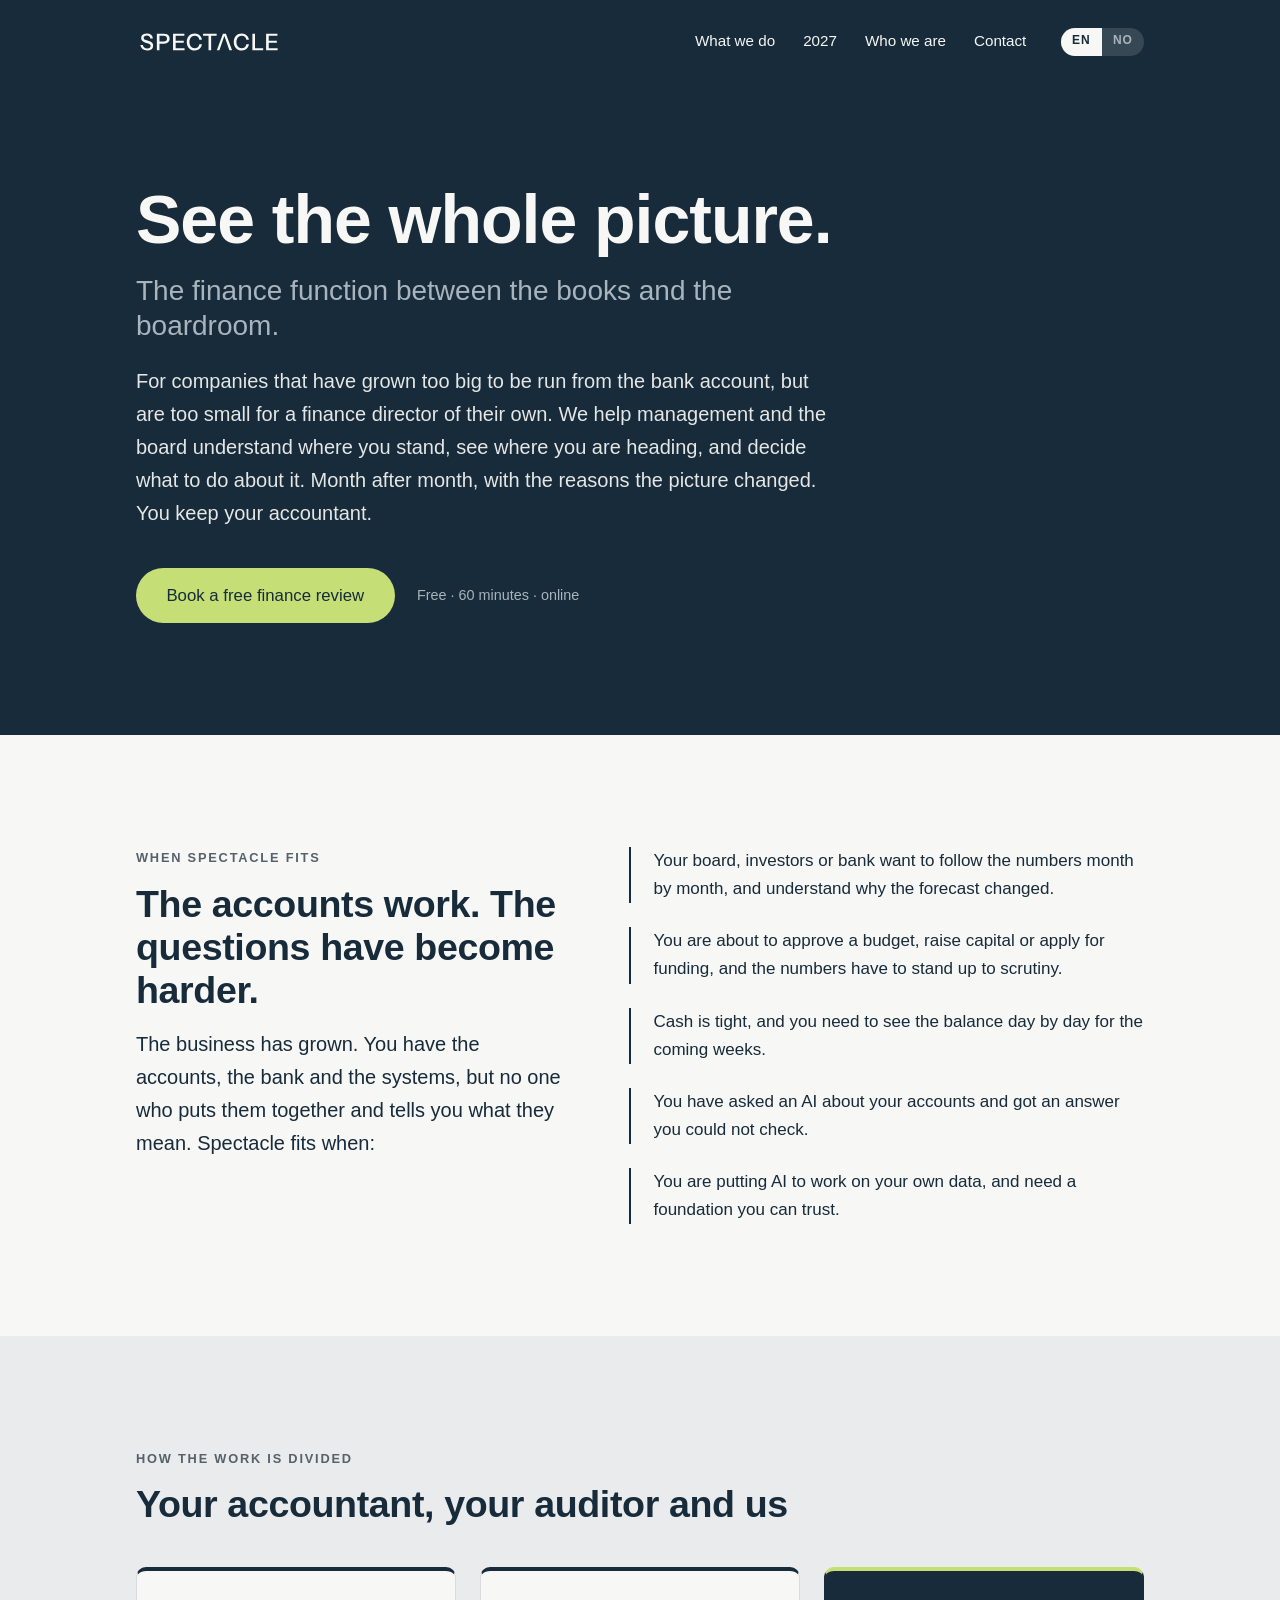
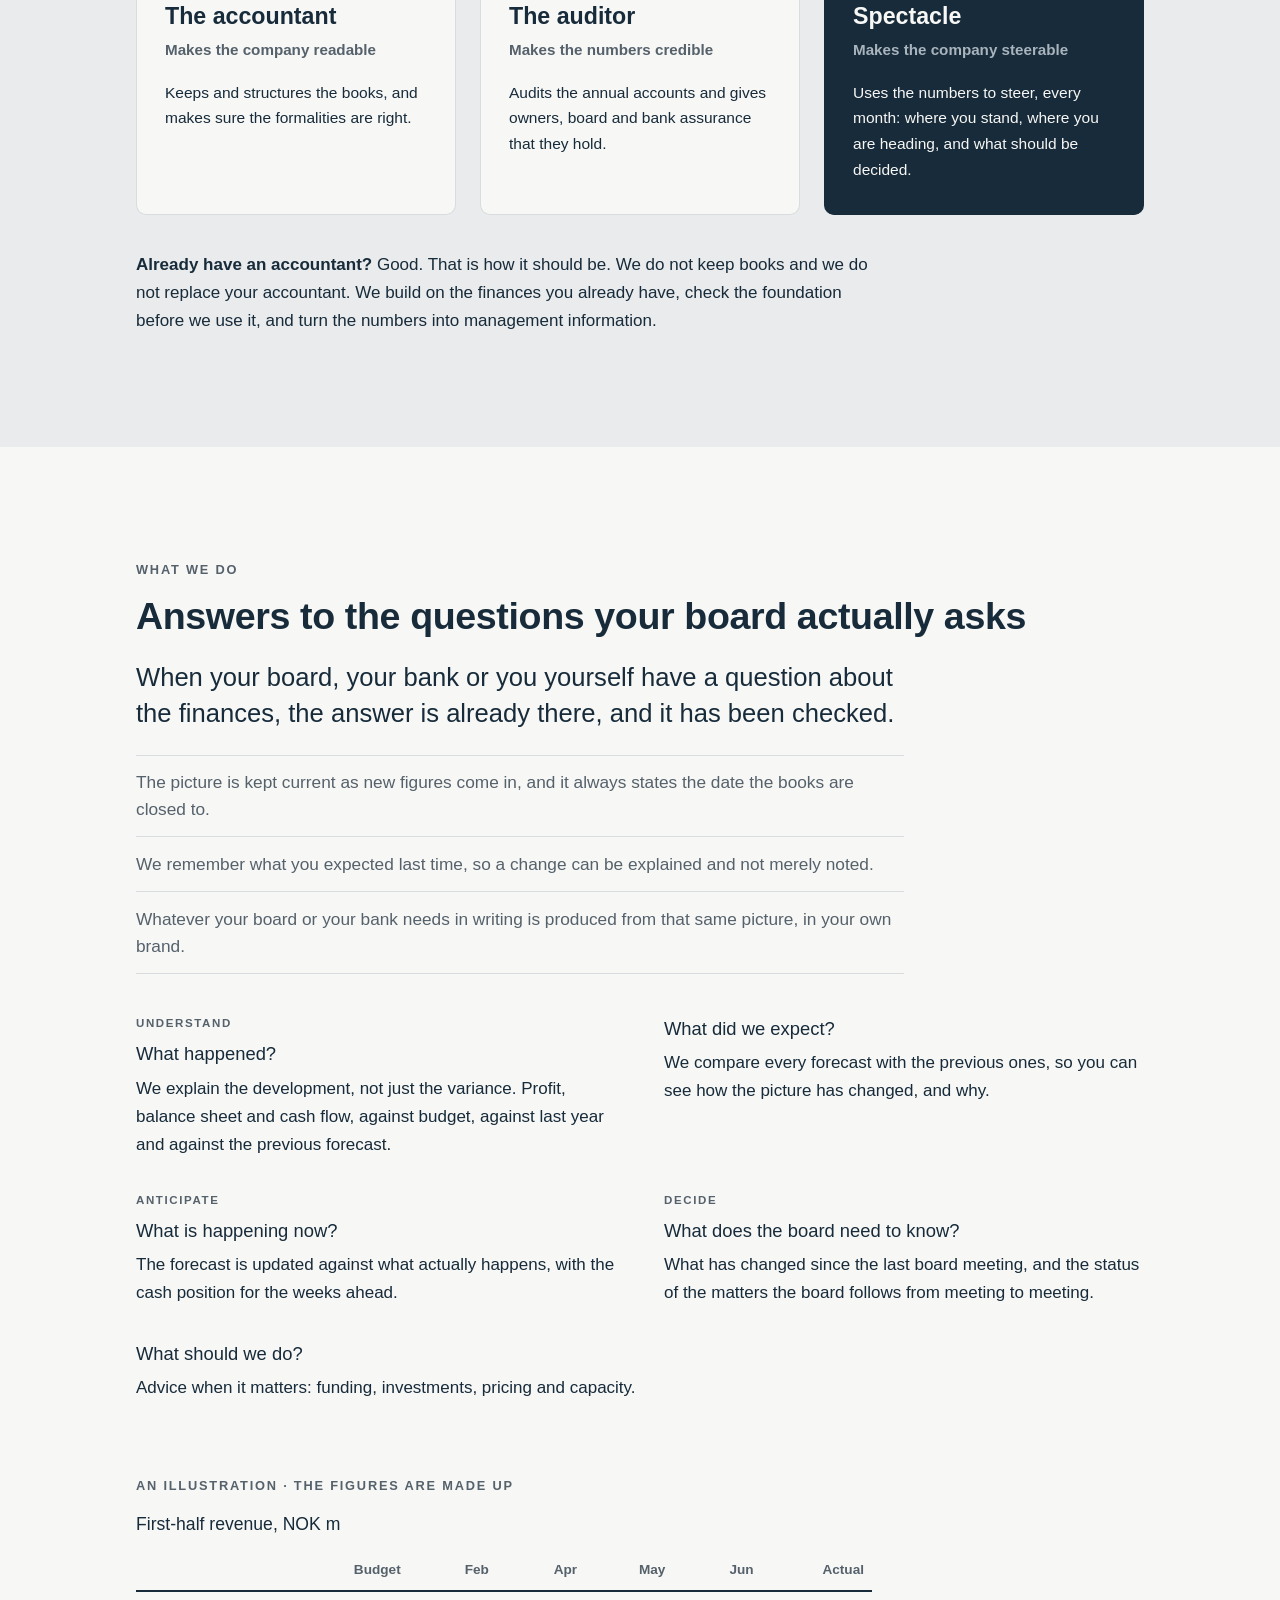
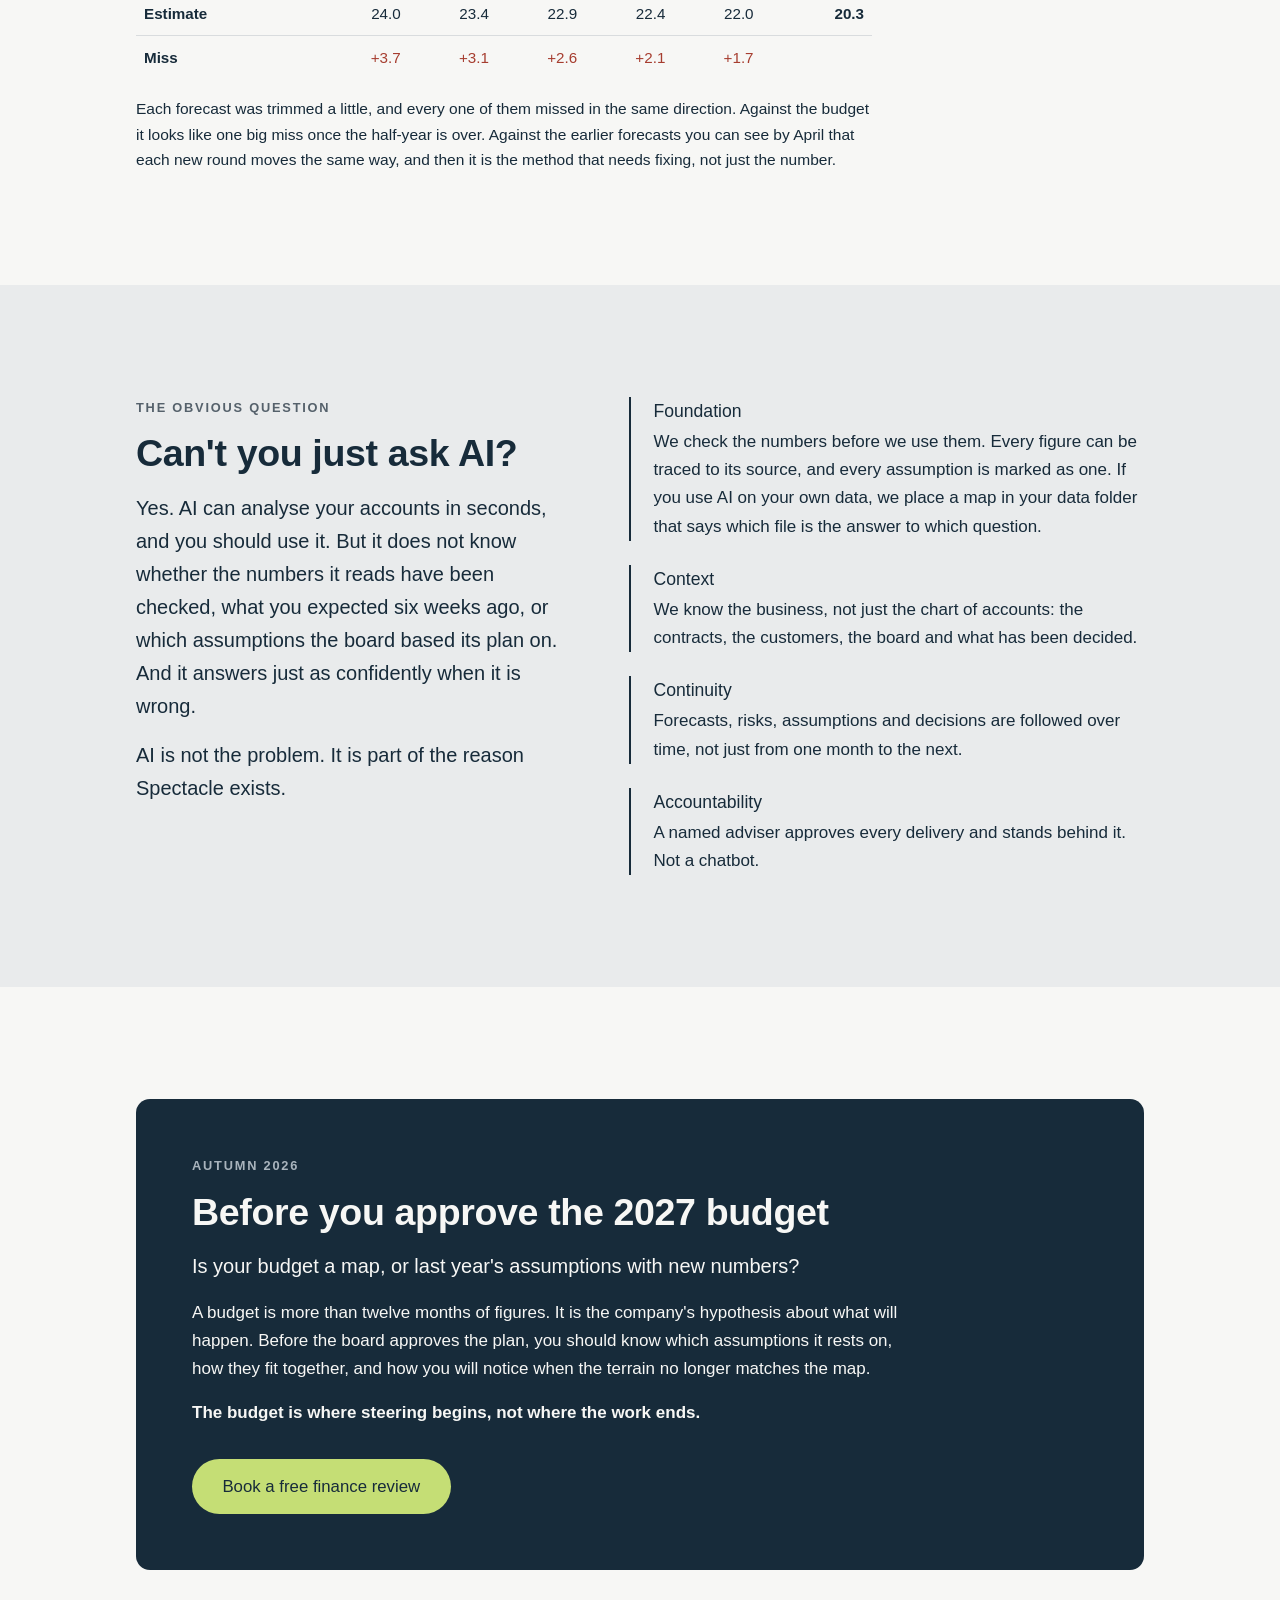
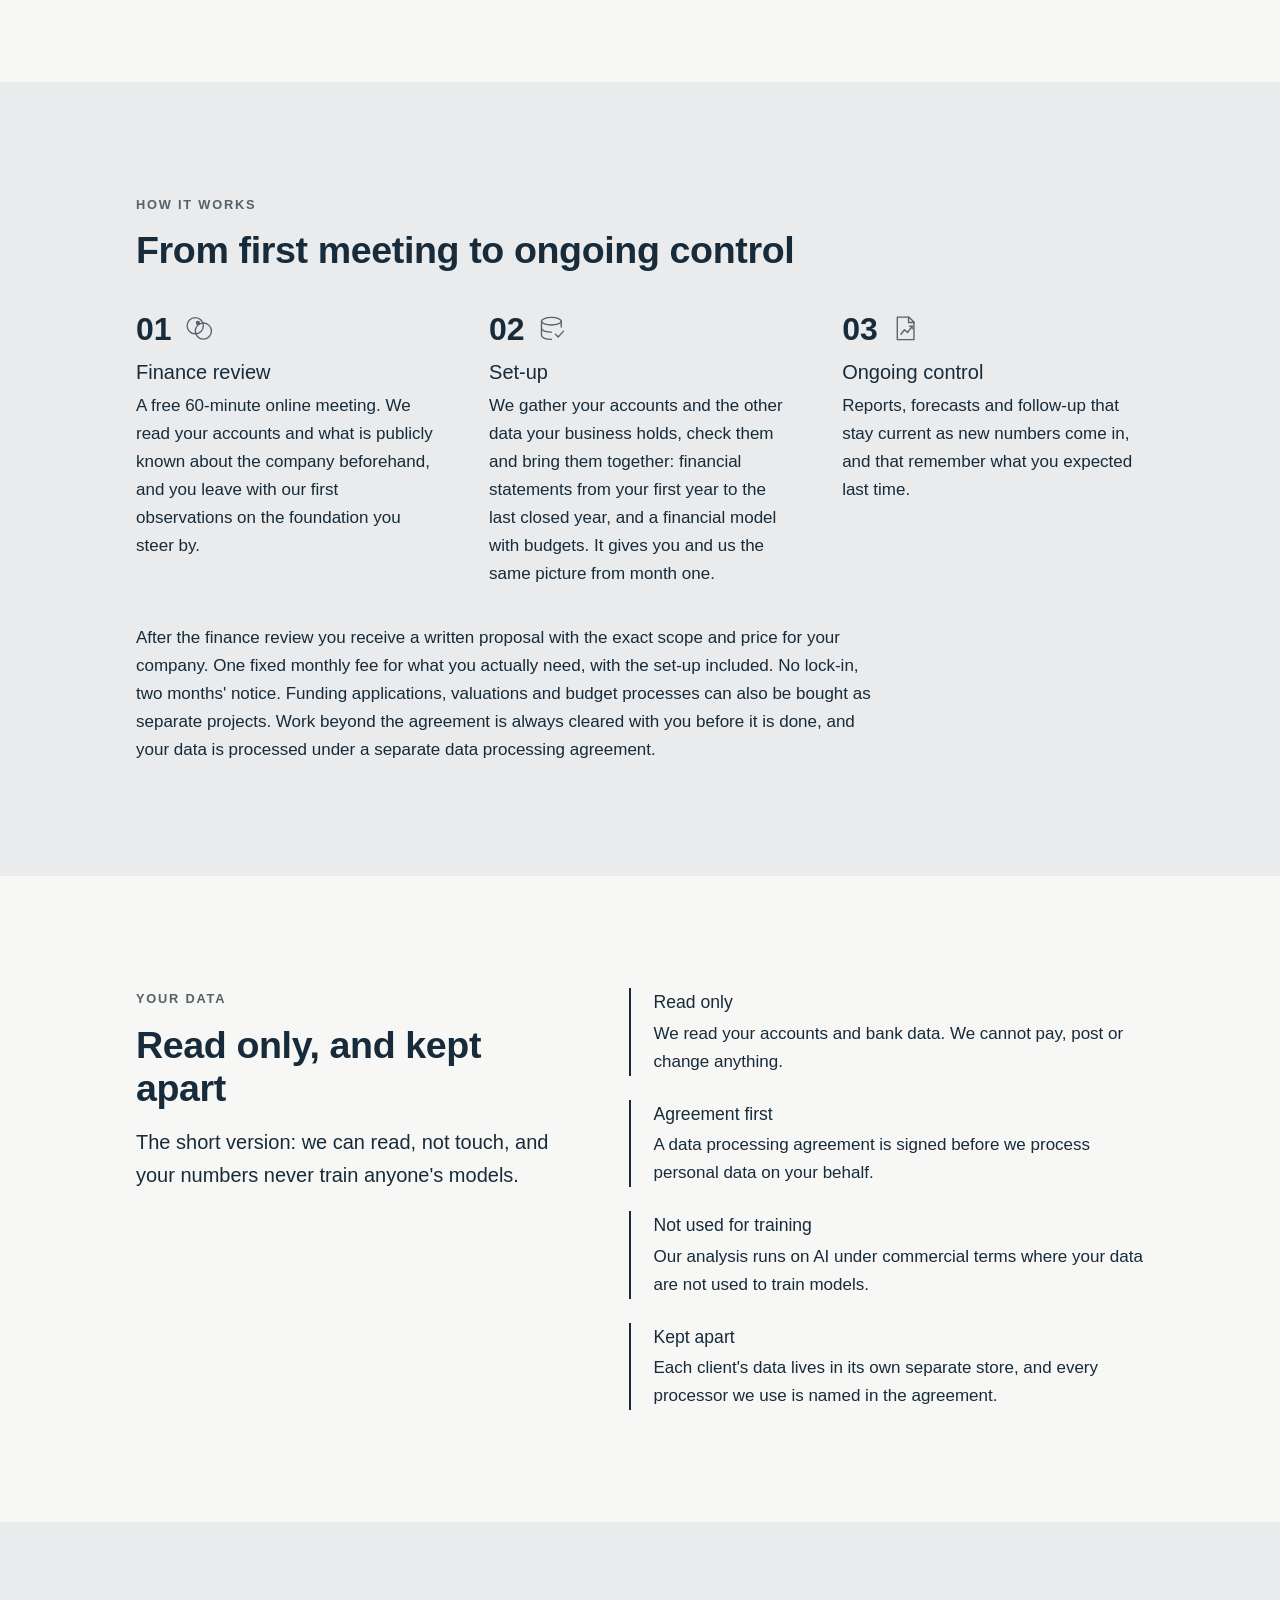
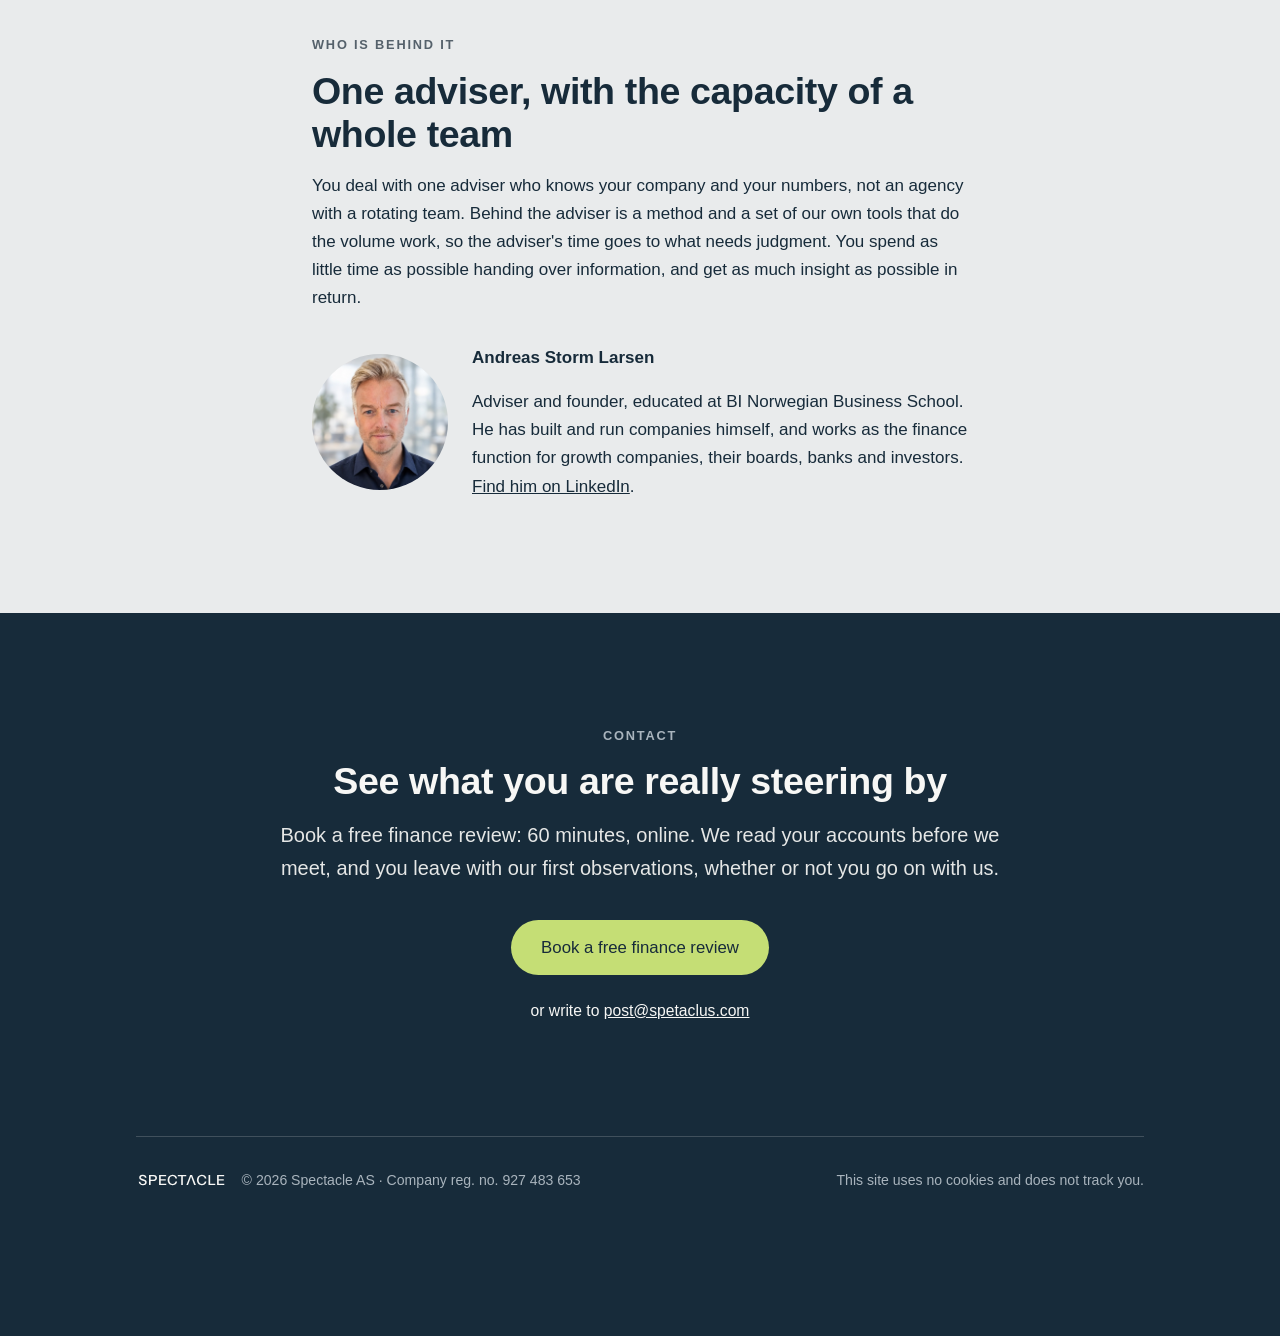
==== commit 3c57df94: "Verditilbudet sies med én setning over styrespørsmålene De fem styrespørsmålene er en meny, ikke et " ====
--- a/index.html
+++ b/index.html
@@ -13,7 +13,7 @@
   <link rel="alternate icon" href="assets/img/favicon-32.png" type="image/png">
   <link rel="apple-touch-icon" href="assets/img/apple-touch-icon.png">
   <meta name="theme-color" content="#172B3A">
-  <link rel="stylesheet" href="assets/css/style.css?v=2026-11-04">
+  <link rel="stylesheet" href="assets/css/style.css?v=2026-11-05">
   <meta property="og:type" content="website">
   <meta property="og:site_name" content="Spectacle">
   <meta property="og:title" content="Spectacle: see the whole picture">
@@ -101,6 +101,12 @@
     <div class="ramme">
       <p class="merkelapp">What we do</p>
       <h2>Answers to the questions your board actually asks</h2>
+      <p class="lofte">When your board, your bank or you yourself have a question about the finances, the answer is already there, and it has been checked.</p>
+      <ul class="lofte__punkter">
+        <li>The picture is kept current as new figures come in, and it always states the date the books are closed to.</li>
+        <li>We remember what you expected last time, so a change can be explained and not merely noted.</li>
+        <li>Whatever your board or your bank needs in writing is produced from that same picture, in your own brand.</li>
+      </ul>
       <ul class="trygghet">
         <li>
           <span class="trygghet__gruppe">Understand</span>
--- a/assets/css/style.css
+++ b/assets/css/style.css
@@ -146,6 +146,35 @@
   margin-top: 1rem;
 }
 
+/* Løftet: setningen om hva kunden får. Står over styrespørsmålene og gjør
+   menyen til et løfte. Settes i tittelfonten, fordi den er en påstand og
+   ikke brødtekst. */
+.lofte {
+  font-family: var(--font-tittel);
+  font-size: clamp(1.25rem, 2.4vw, 1.6rem);
+  font-weight: 500;
+  line-height: 1.4;
+  color: var(--blekk);
+  max-width: 48rem;
+  margin-top: 1.4rem;
+}
+
+.lofte__punkter {
+  list-style: none;
+  padding: 0;
+  margin: 1.4rem 0 0;
+  max-width: 48rem;
+  border-top: 1px solid var(--linje);
+}
+
+.lofte__punkter li {
+  padding: 0.85rem 0;
+  border-bottom: 1px solid var(--linje);
+  color: var(--skifer);
+  font-size: clamp(1rem, 1.7vw, 1.08rem);
+  line-height: 1.55;
+}
+
 /* ---------- Knapper ---------- */
 .knapp {
   display: inline-block;
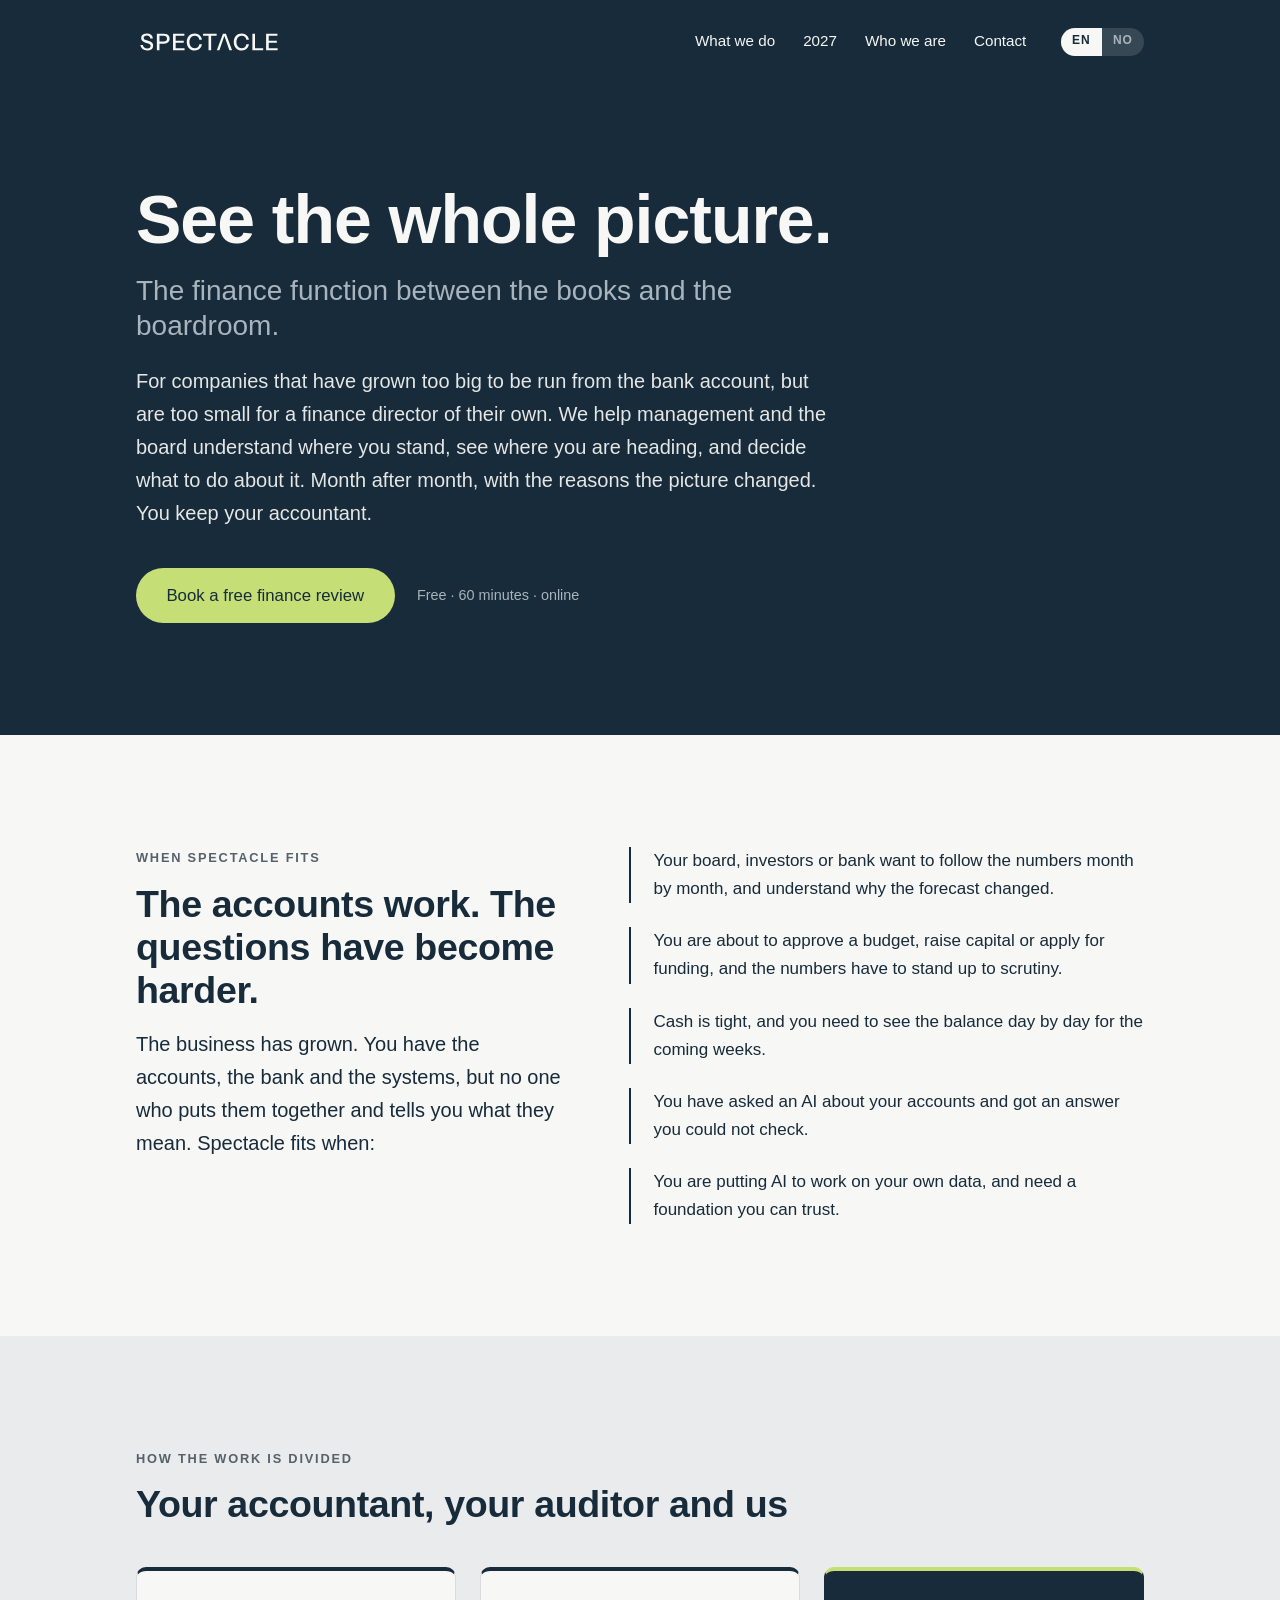
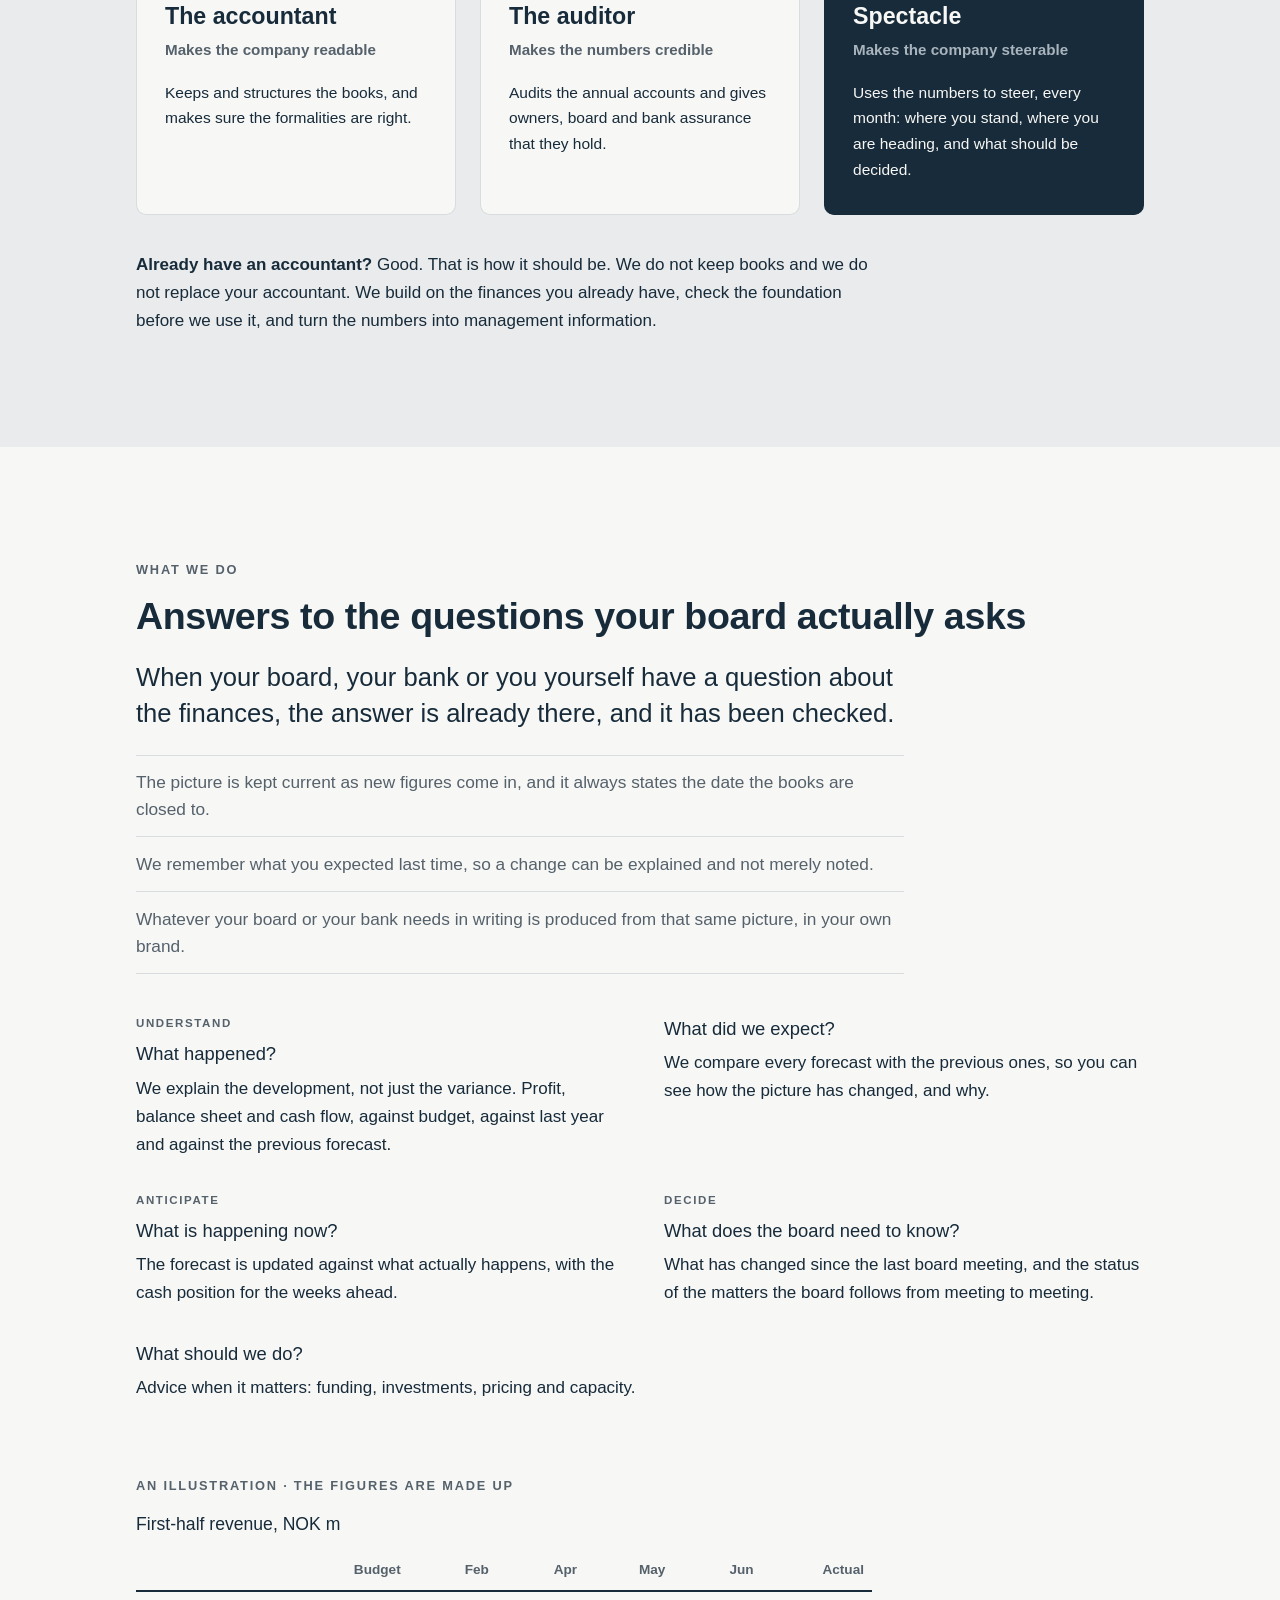
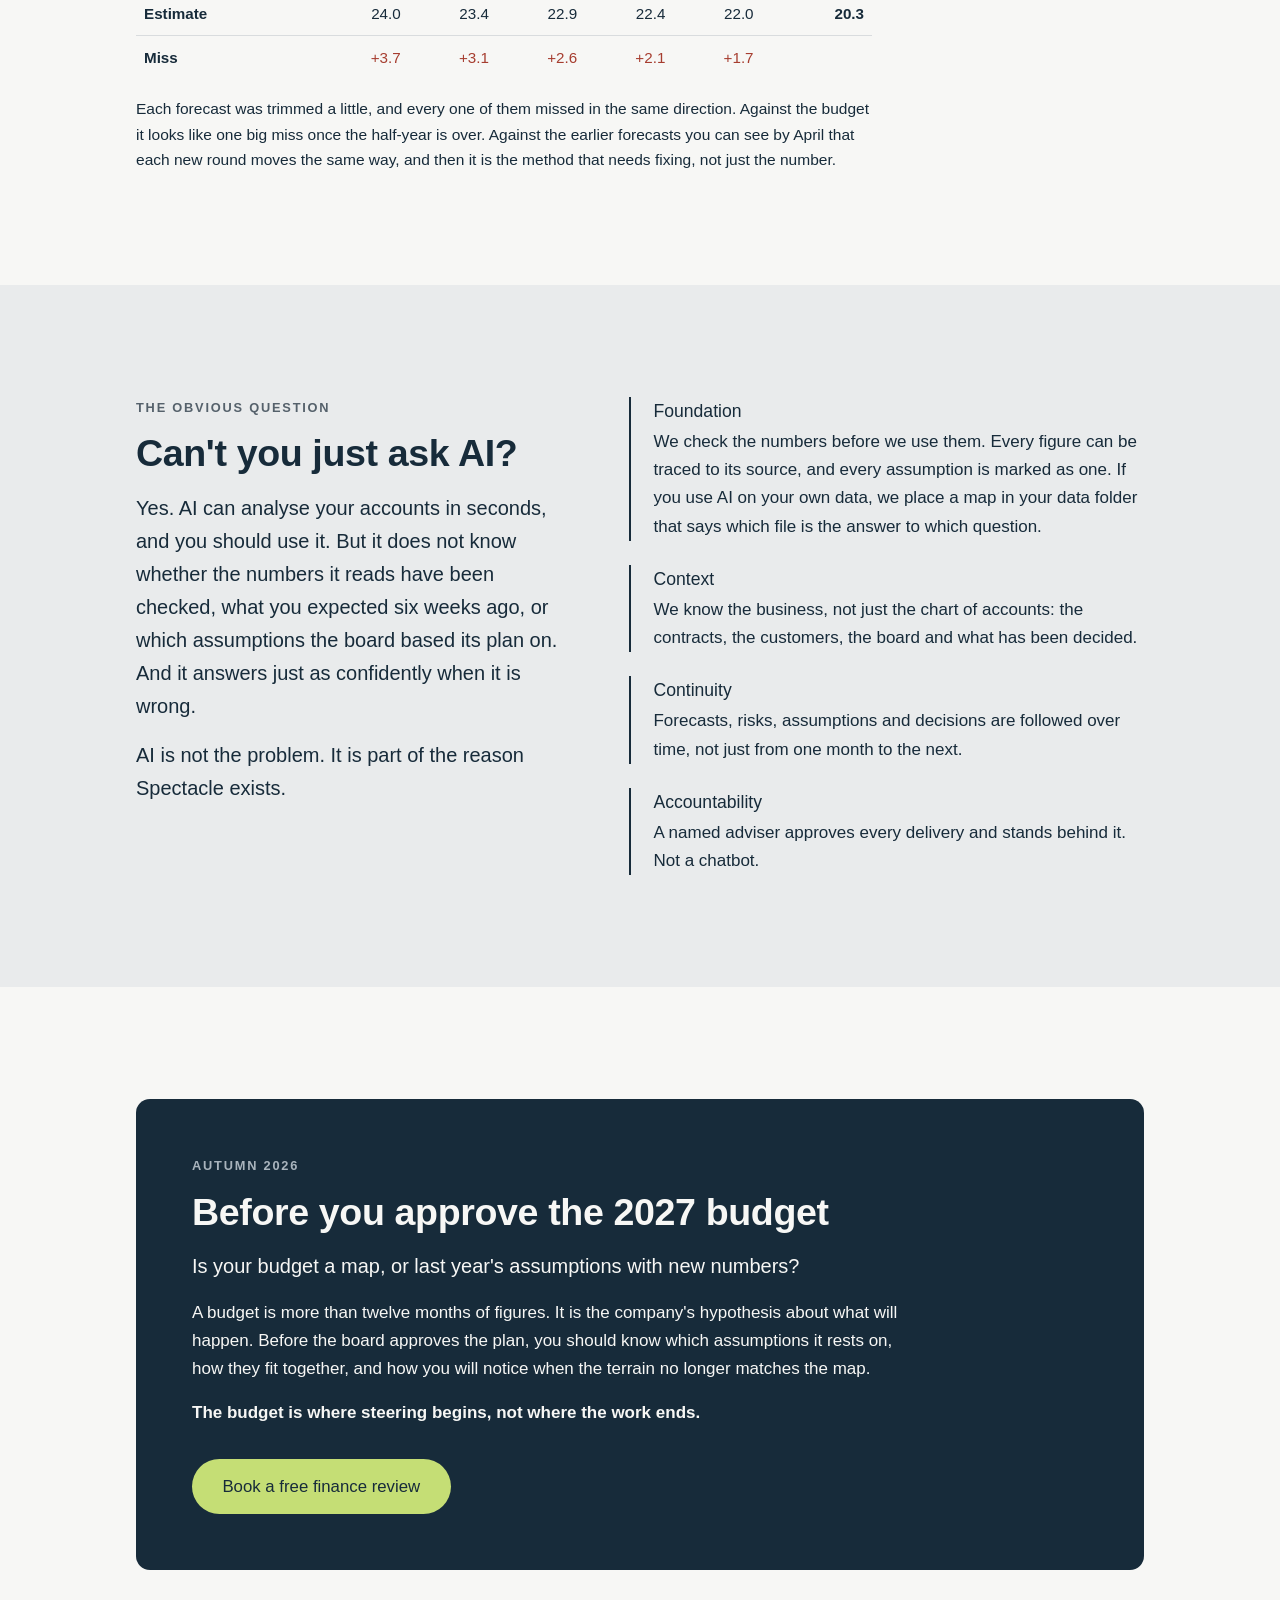
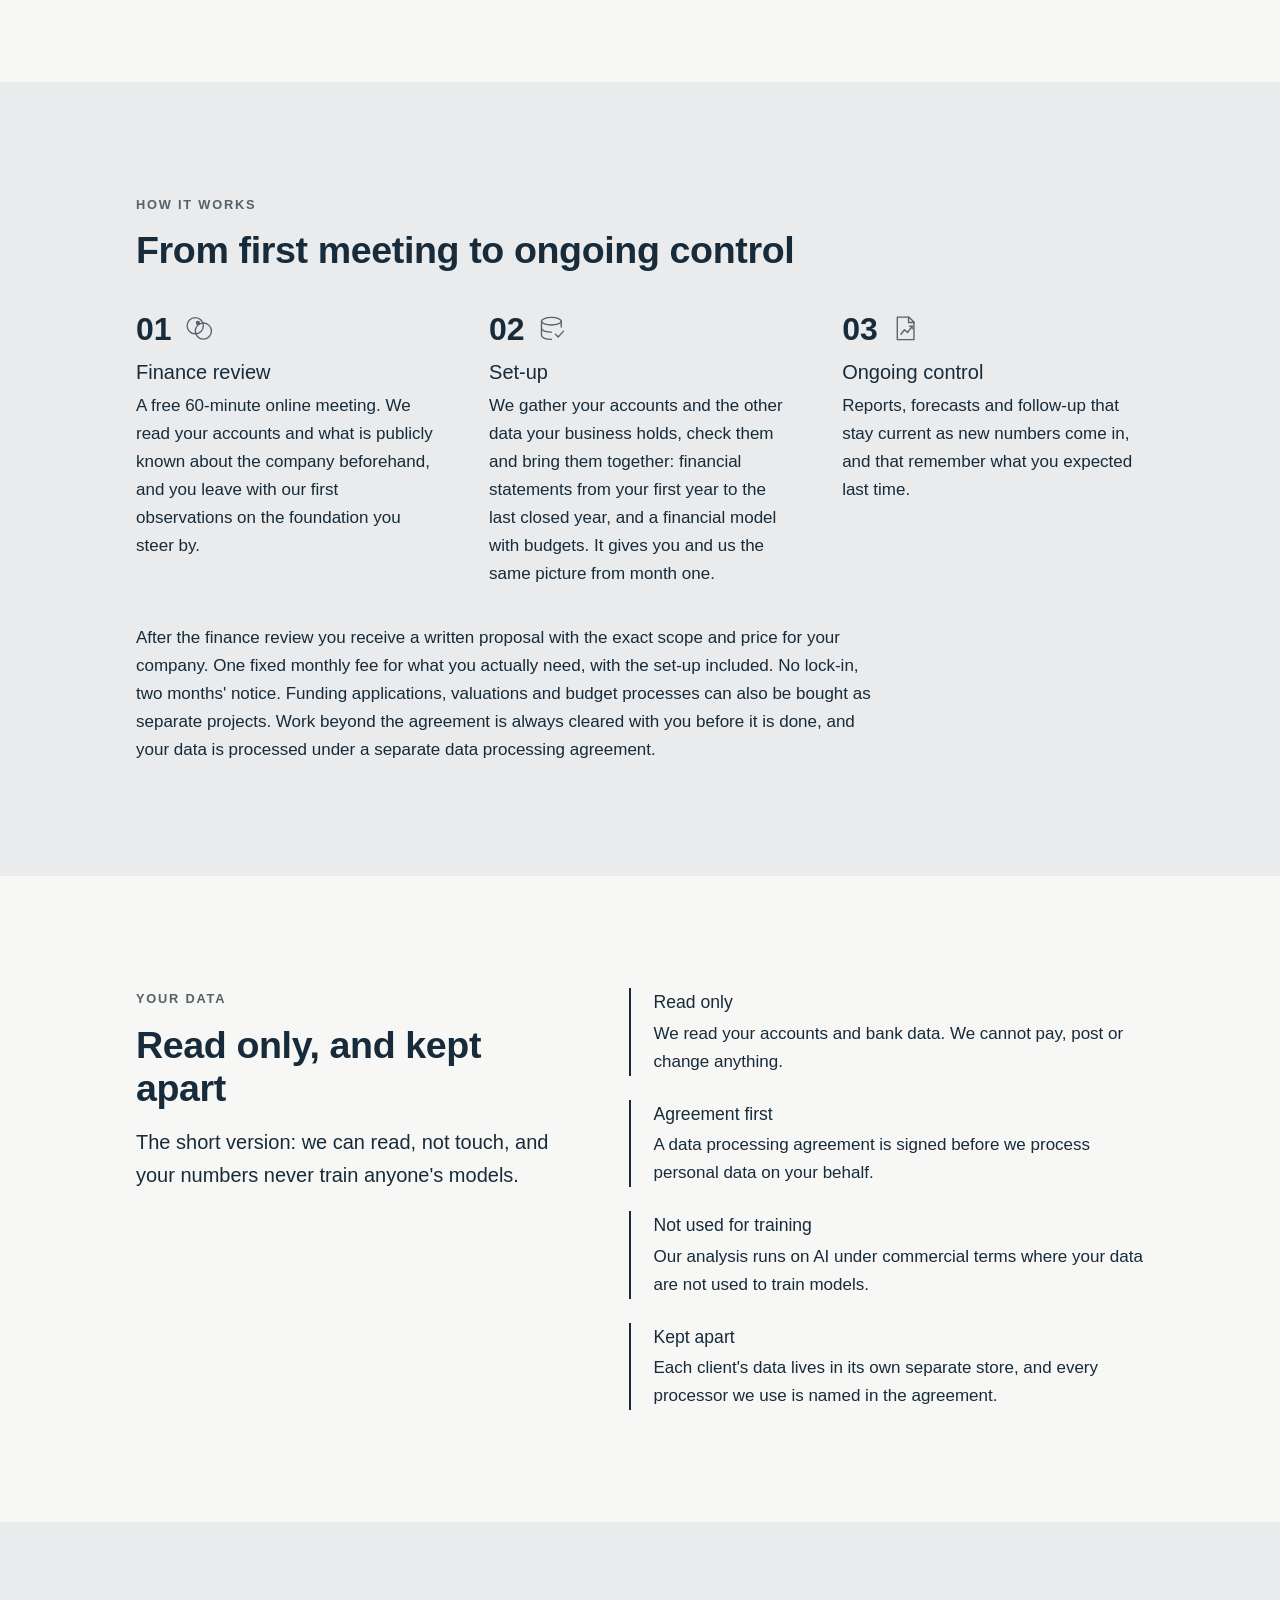
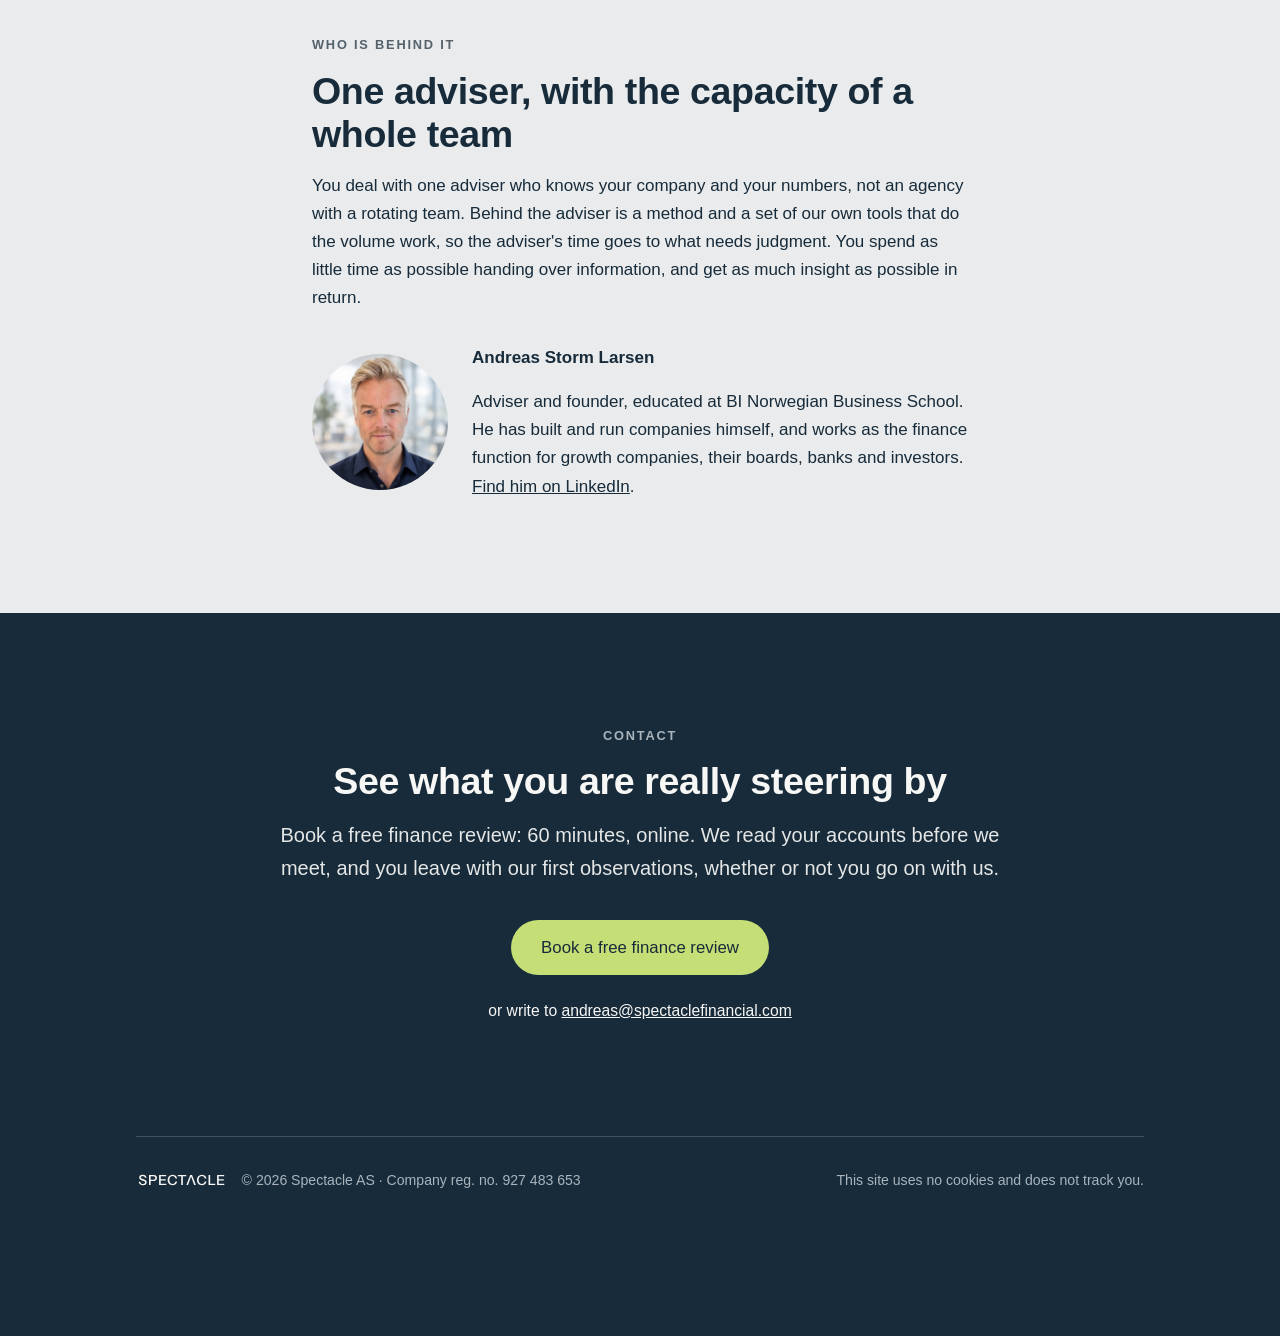
==== commit 155f82cd: "Ny avtaleplan og ny kontaktadresse Bookingen peker nå på Styringsgjennomgang med Andreas, både i kna" ====
--- a/index.html
+++ b/index.html
@@ -46,7 +46,7 @@
       <p class="hero__under">The finance function between the books and the boardroom.</p>
       <p class="ingress">For companies that have grown too big to be run from the bank account, but are too small for a finance director of their own. We help management and the board understand where you stand, see where you are heading, and decide what to do about it. Month after month, with the reasons the picture changed. You keep your accountant.</p>
       <div class="hero__cta">
-        <a class="knapp knapp--chartreuse js-booking" href="https://calendar.app.google/yTAJ3ZSgc3ZnCue6A">Book a free finance review</a>
+        <a class="knapp knapp--chartreuse js-booking" href="https://calendar.app.google/GS4oggfgxHum7ZK8A">Book a free finance review</a>
         <span class="hero__cta-note">Free · 60 minutes · online</span>
       </div>
     </div>
@@ -214,7 +214,7 @@
         <p class="ingress">Is your budget a map, or last year's assumptions with new numbers?</p>
         <p>A budget is more than twelve months of figures. It is the company's hypothesis about what will happen. Before the board approves the plan, you should know which assumptions it rests on, how they fit together, and how you will notice when the terrain no longer matches the map.</p>
         <p><strong>The budget is where steering begins, not where the work ends.</strong></p>
-        <a class="knapp knapp--chartreuse js-booking" href="https://calendar.app.google/yTAJ3ZSgc3ZnCue6A">Book a free finance review</a>
+        <a class="knapp knapp--chartreuse js-booking" href="https://calendar.app.google/GS4oggfgxHum7ZK8A">Book a free finance review</a>
       </div>
     </div>
   </section>
@@ -307,8 +307,8 @@
       <p class="merkelapp">Contact</p>
       <h2>See what you are really steering by</h2>
       <p class="ingress">Book a free finance review: 60 minutes, online. We read your accounts before we meet, and you leave with our first observations, whether or not you go on with us.</p>
-      <a class="knapp knapp--chartreuse js-booking" href="https://calendar.app.google/yTAJ3ZSgc3ZnCue6A">Book a free finance review</a>
-      <p class="kontakt__epost">or write to <a href="mailto:post@spetaclus.com">post@spetaclus.com</a></p>
+      <a class="knapp knapp--chartreuse js-booking" href="https://calendar.app.google/GS4oggfgxHum7ZK8A">Book a free finance review</a>
+      <p class="kontakt__epost">or write to <a href="mailto:andreas@spectaclefinancial.com">andreas@spectaclefinancial.com</a></p>
       <hr class="skillelinje">
       <div class="footer">
         <div class="footer__venstre">
@@ -328,7 +328,7 @@
     <button class="booking__lukk" type="button" aria-label="Close">Close&nbsp;&#215;</button>
   </div>
   <iframe class="booking__ramme" title="Choose a time for your finance review"
-          data-src="https://calendar.google.com/calendar/appointments/schedules/AcZssZ07MlCbYEmoDXhc_yZ2hiog7-GWwIh1PmszBz8kUQd8yqzmXDx-yQZG3WpSed9W1UuxO8Xet0OY?gv=true"
+          data-src="https://calendar.google.com/calendar/appointments/schedules/AcZssZ1xirYFQxRD7JasPiVCDCzZz_eskAN6m5hdonlqDxvXaowTVhtwu-SuGiUyLwD4cKk7cgdGqOFE?gv=true"
           loading="lazy"></iframe>
 </dialog>
 
--- a/assets/css/style.css
+++ b/assets/css/style.css
@@ -1,4 +1,4 @@
-/* Spectacle — spetaclus.com/spectacle
+/* Spectacle, spectaclefinancial.com
    Farger og typografi: SPECTACLE/Profil/farger.md + Profilmanual.md
    Profil fra 19.10.2026: blekk og papir bærer alt. Chartreuse er eneste aksent
    og står bare på mørk flate, med blekk som tekst; aldri på papir, aldri på tall. */
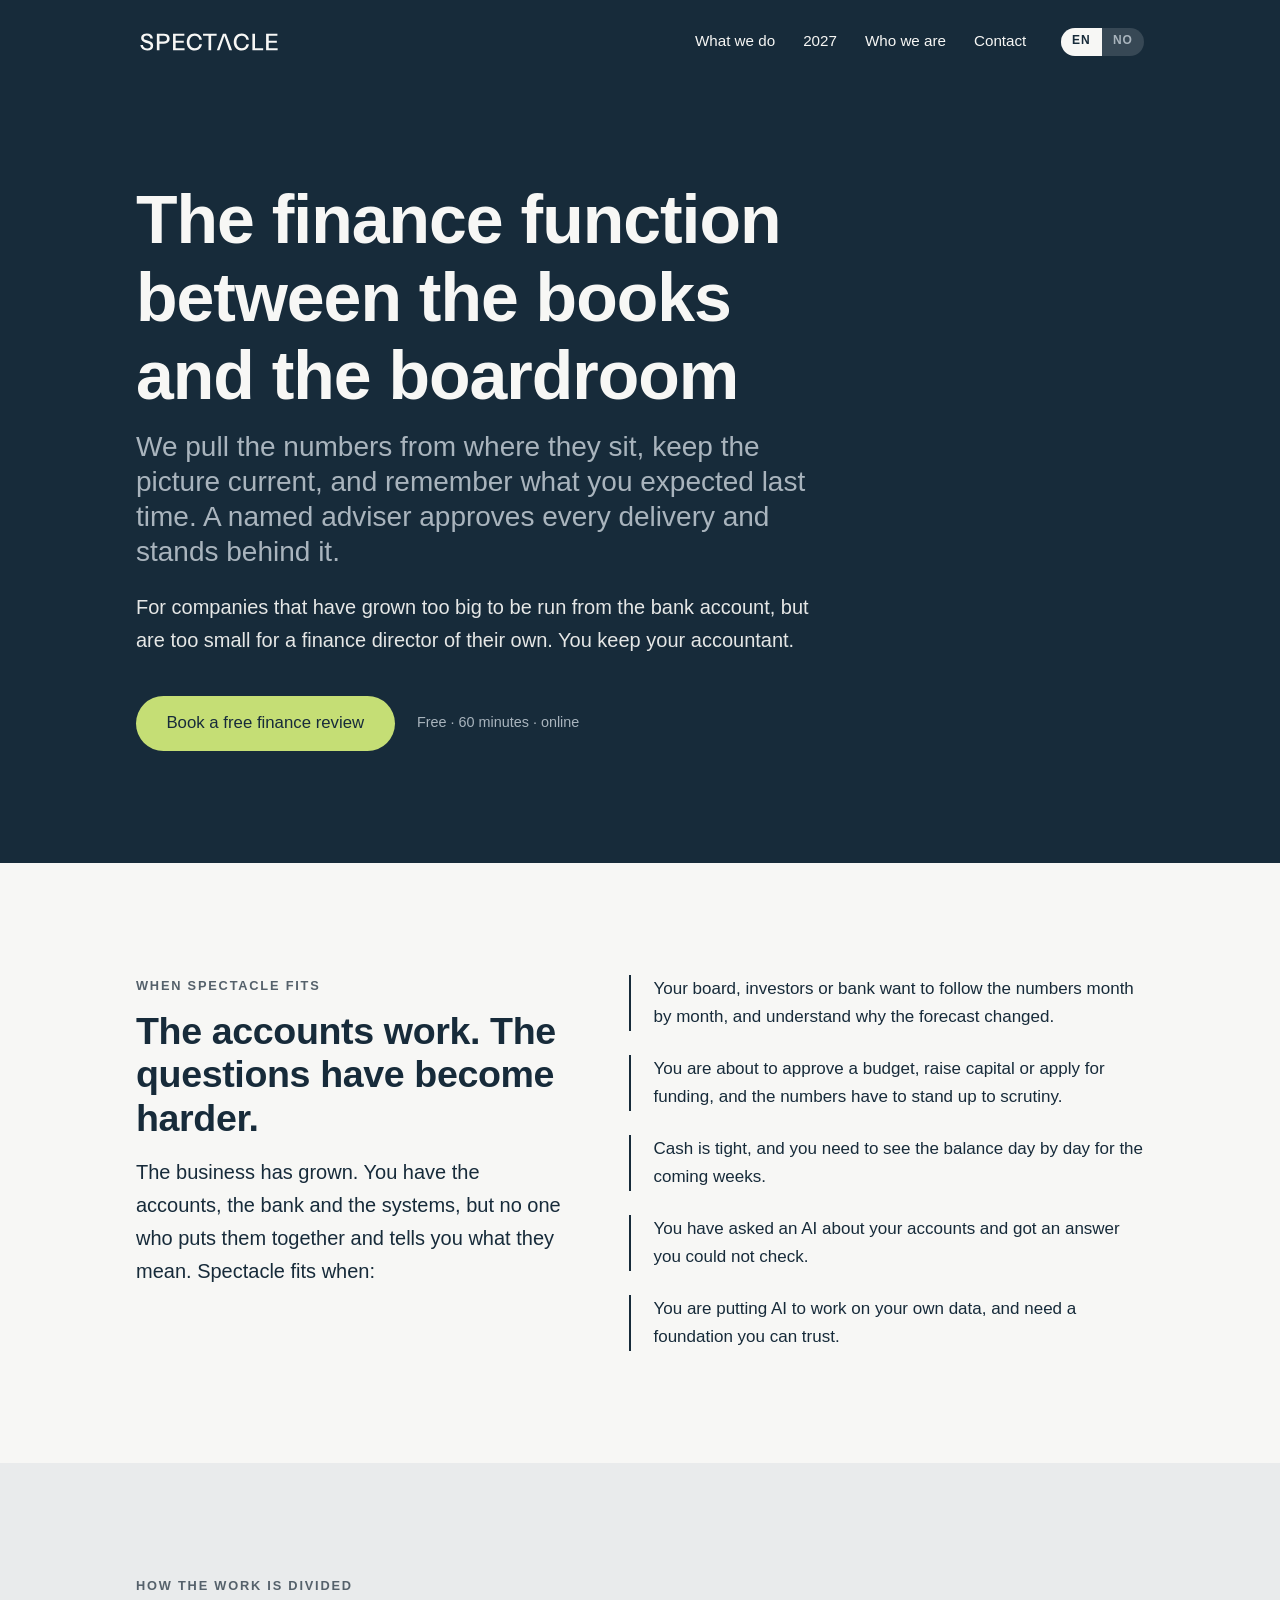
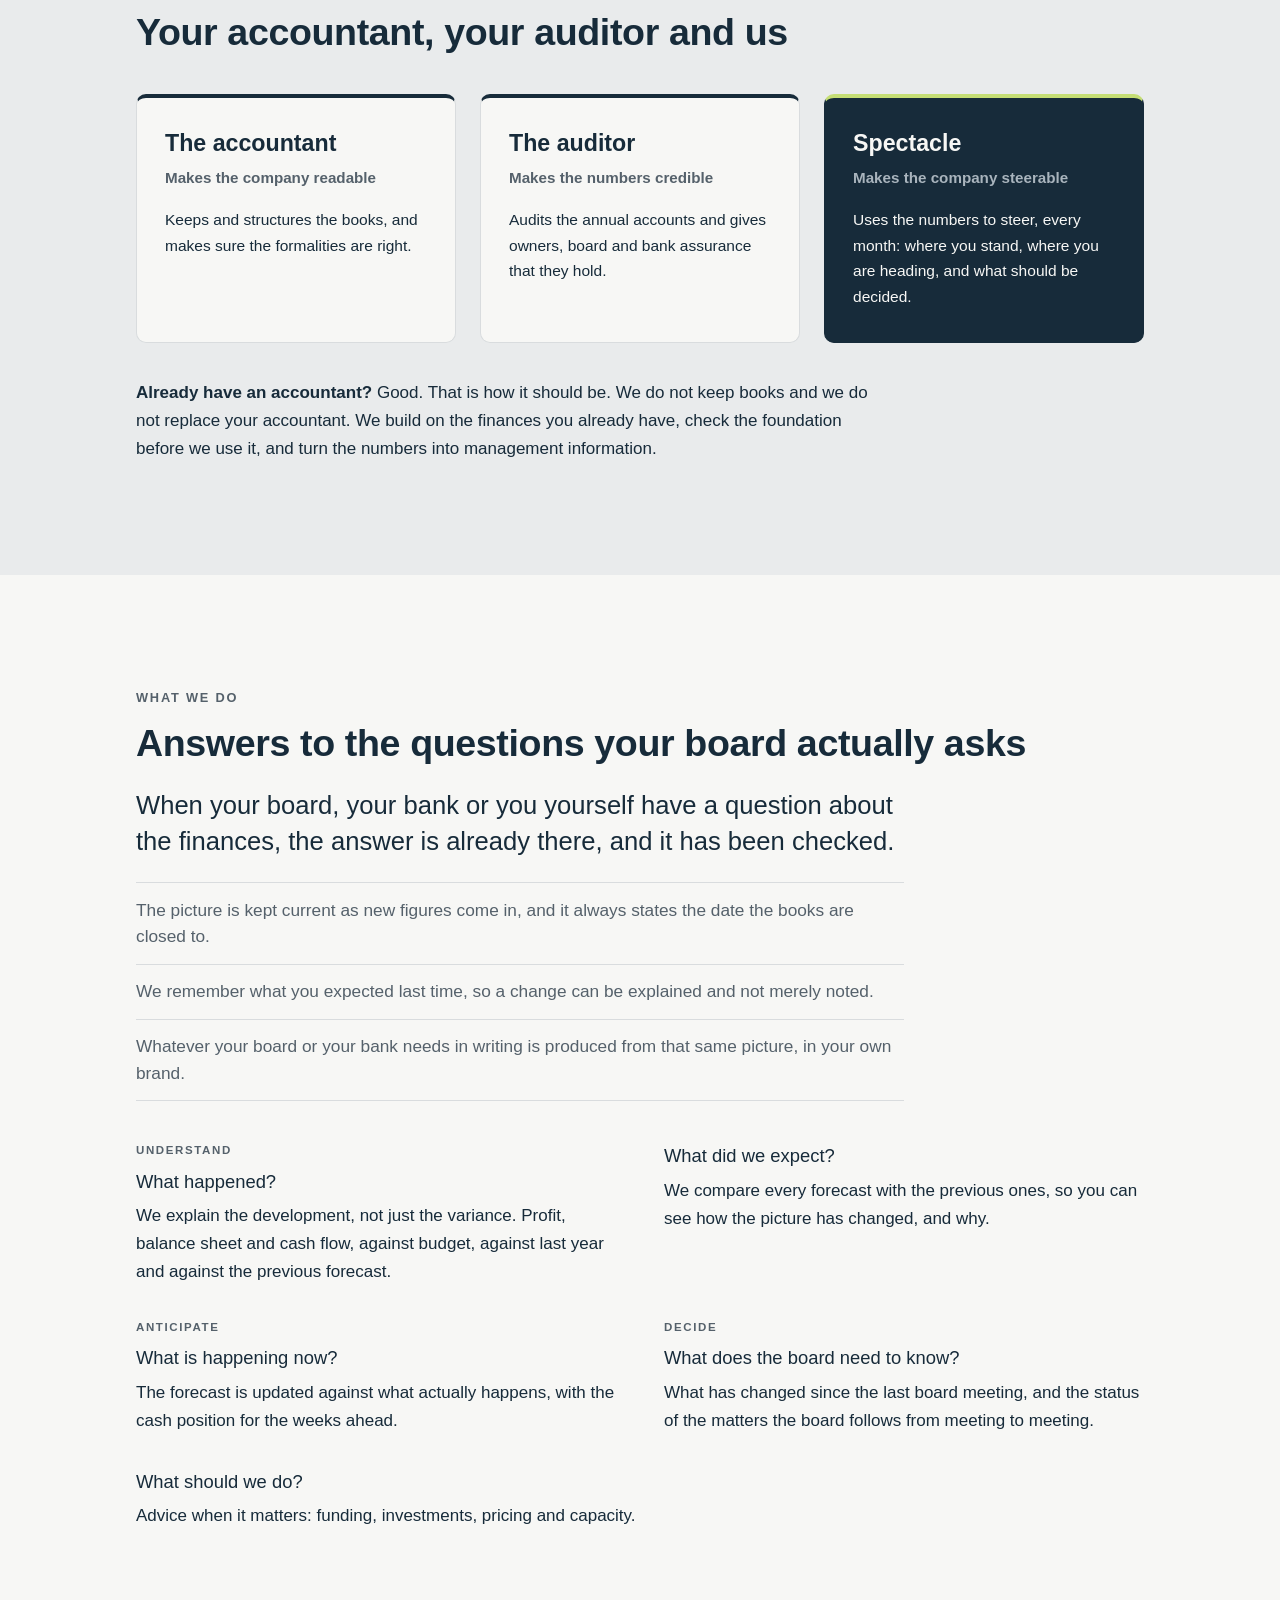
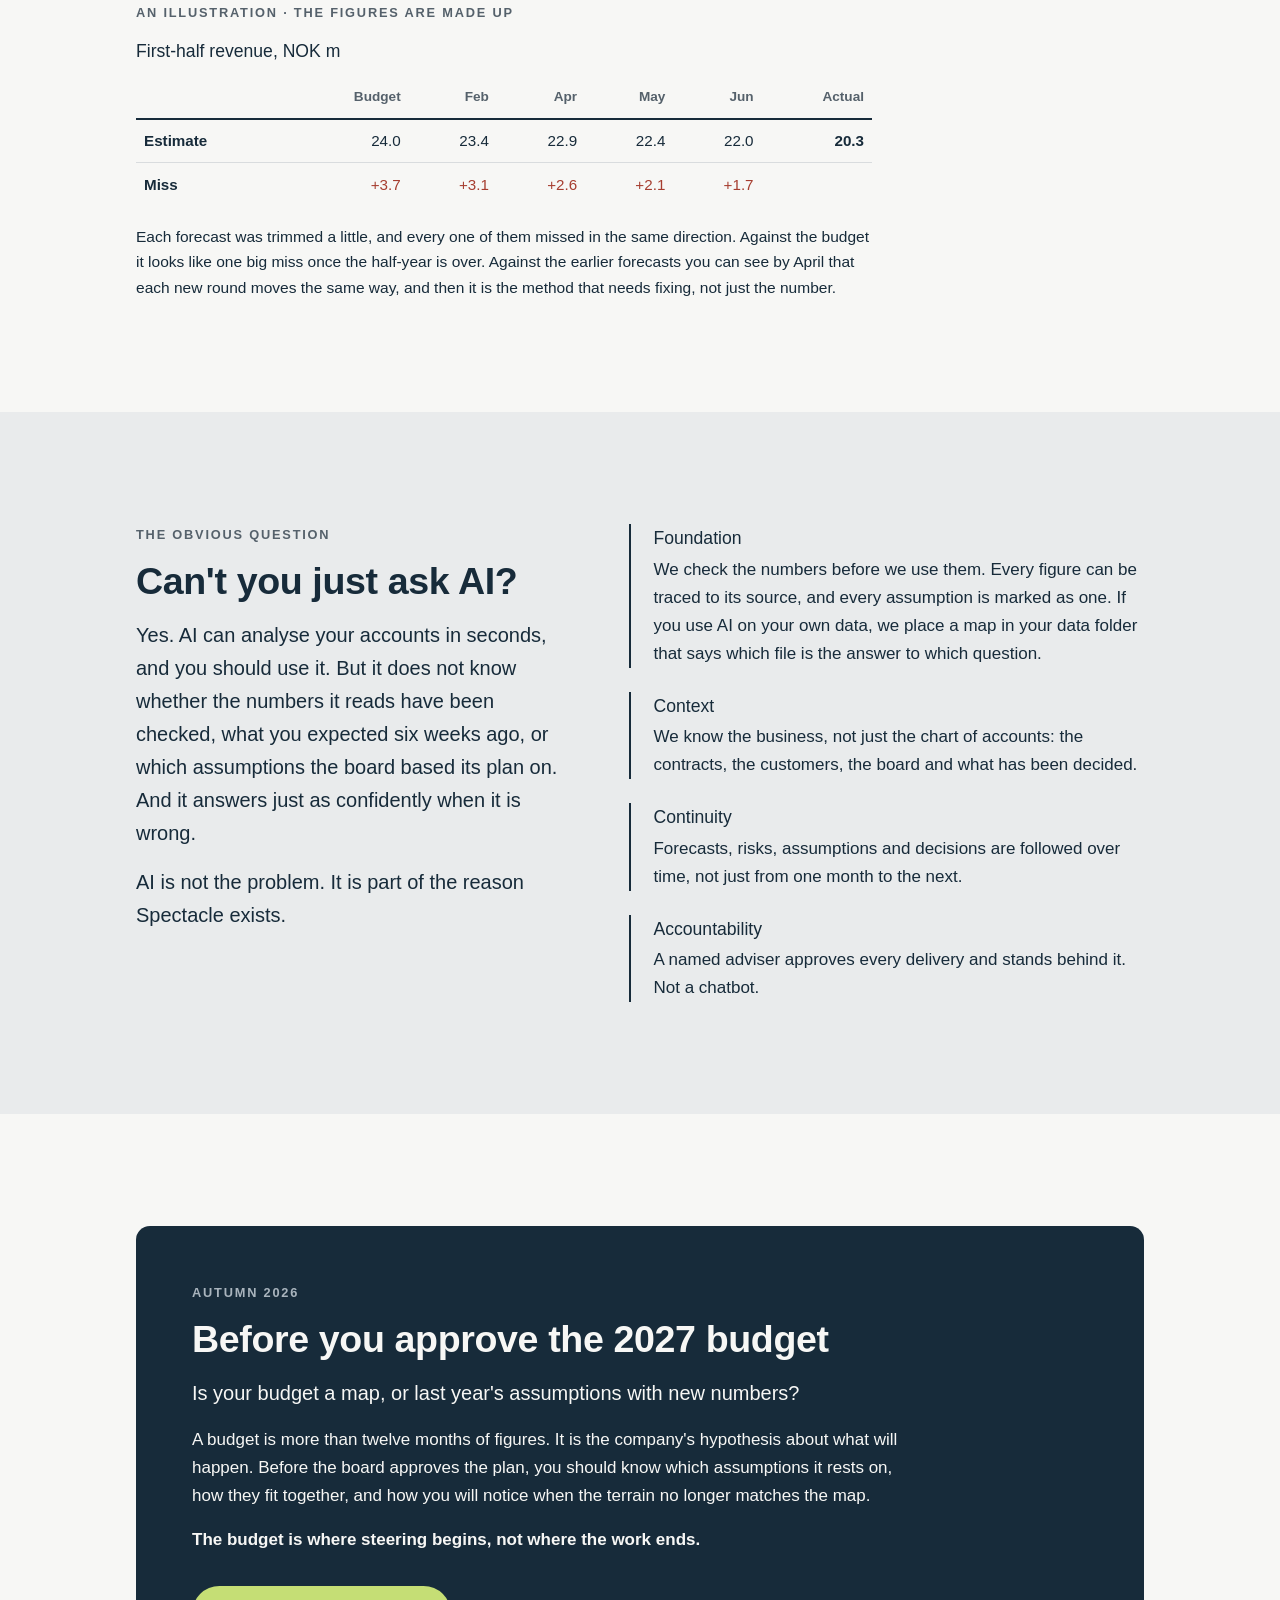
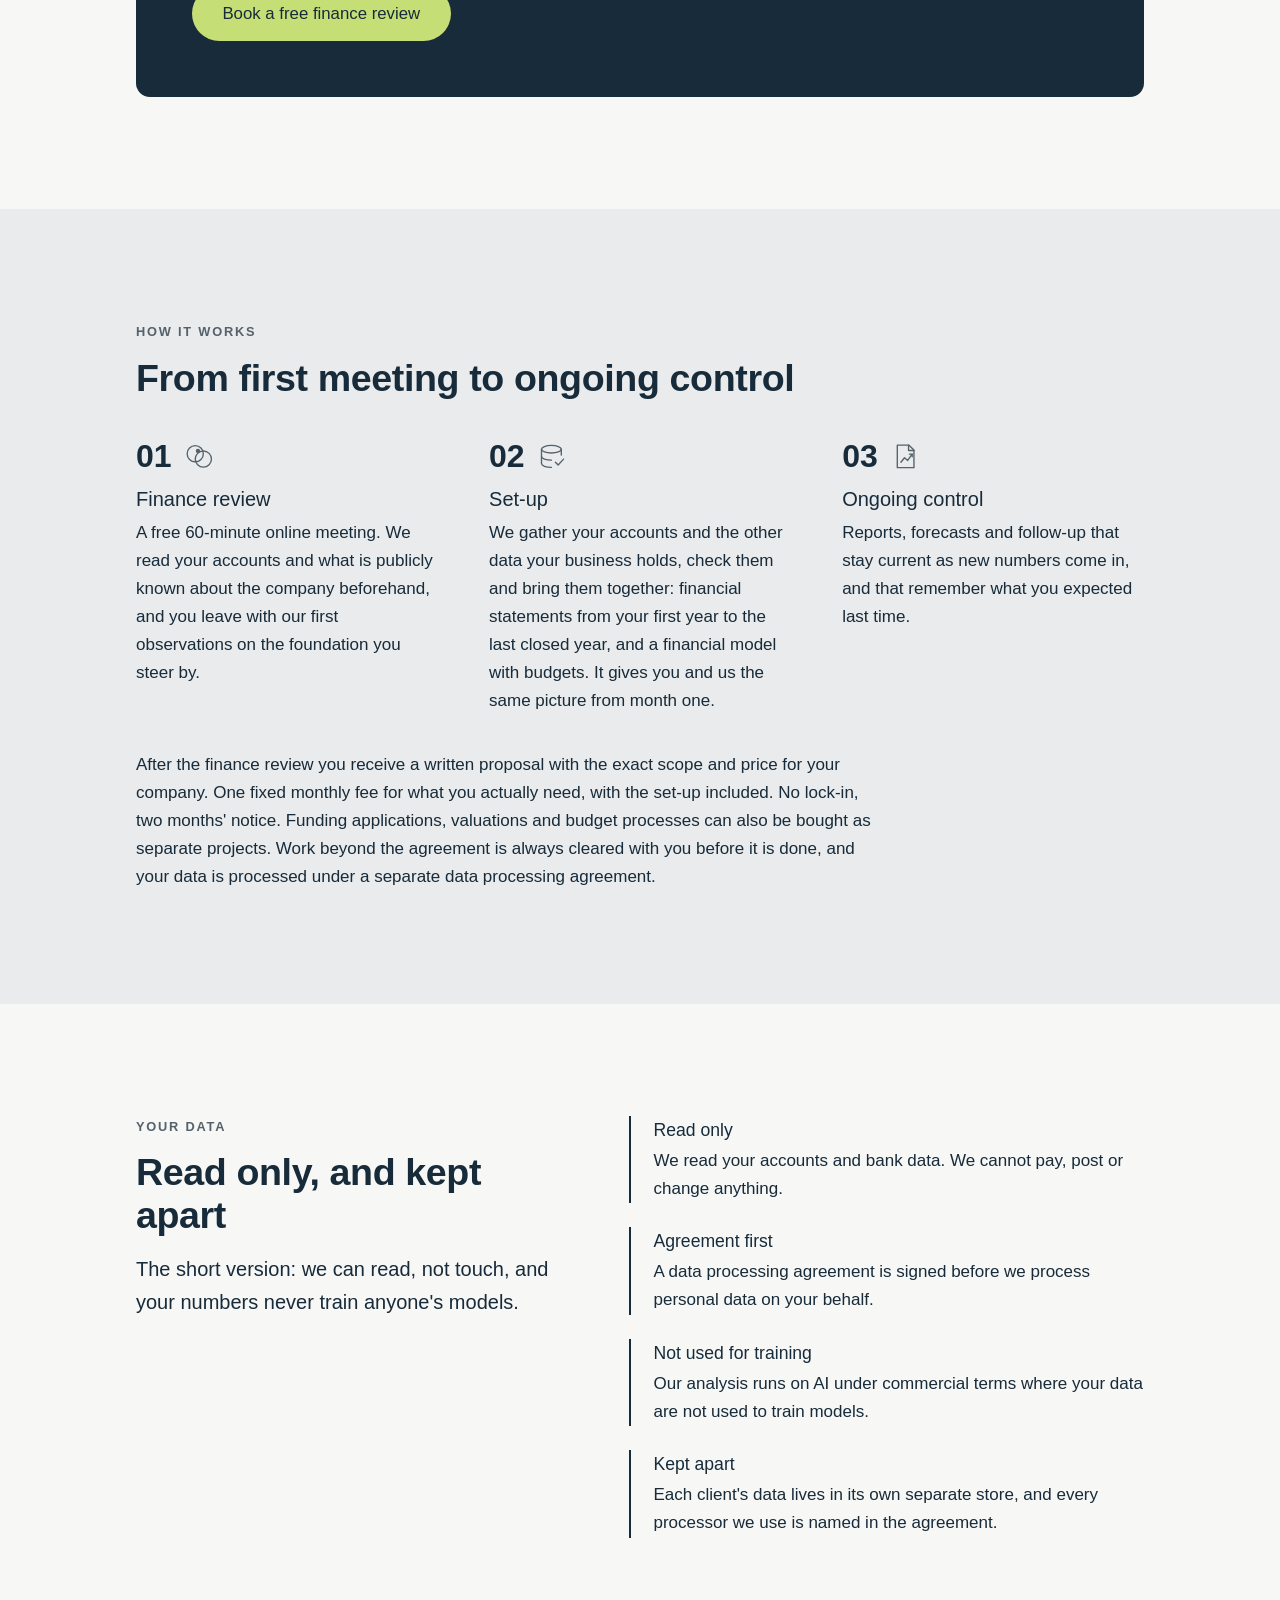
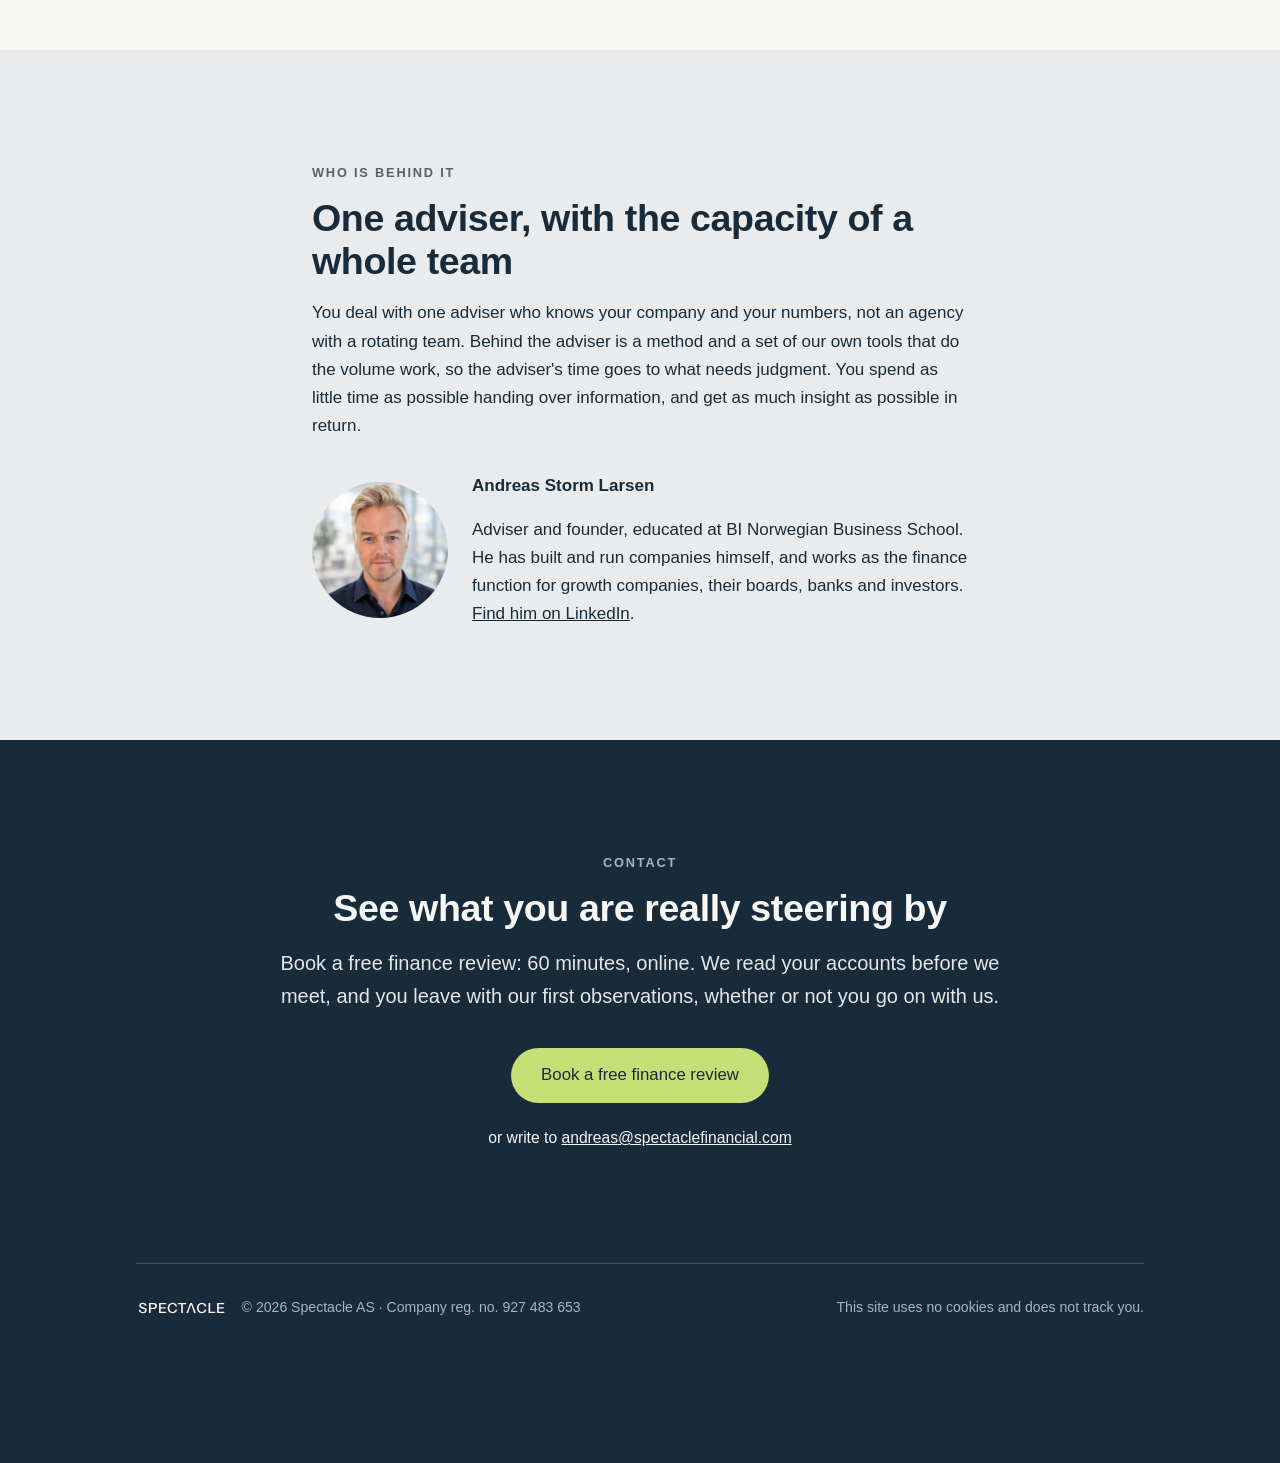
==== commit 669f8001: "Heroen sier hva vi selger i første linje Kategorisetningen er flyttet opp fra undertekst til overskr" ====
--- a/index.html
+++ b/index.html
@@ -13,10 +13,10 @@
   <link rel="alternate icon" href="assets/img/favicon-32.png" type="image/png">
   <link rel="apple-touch-icon" href="assets/img/apple-touch-icon.png">
   <meta name="theme-color" content="#172B3A">
-  <link rel="stylesheet" href="assets/css/style.css?v=2026-11-05">
+  <link rel="stylesheet" href="assets/css/style.css?v=2026-11-11">
   <meta property="og:type" content="website">
   <meta property="og:site_name" content="Spectacle">
-  <meta property="og:title" content="Spectacle: see the whole picture">
+  <meta property="og:title" content="Spectacle: the finance function between the books and the boardroom">
   <meta property="og:description" content="The finance function between the books and the boardroom, for companies too big to be run from the bank account and too small for a finance director of their own.">
   <meta property="og:url" content="https://spectaclefinancial.com/">
   <meta property="og:image" content="https://spectaclefinancial.com/assets/img/og-image.png">
@@ -42,11 +42,11 @@
       </nav>
     </div>
     <div class="hero__innhold">
-      <h1>See the whole picture.</h1>
-      <p class="hero__under">The finance function between the books and the boardroom.</p>
-      <p class="ingress">For companies that have grown too big to be run from the bank account, but are too small for a finance director of their own. We help management and the board understand where you stand, see where you are heading, and decide what to do about it. Month after month, with the reasons the picture changed. You keep your accountant.</p>
+      <h1>The finance function between the books and the boardroom</h1>
+      <p class="hero__under">We pull the numbers from where they sit, keep the picture current, and remember what you expected last time. A named adviser approves every delivery and stands behind it.</p>
+      <p class="ingress">For companies that have grown too big to be run from the bank account, but are too small for a finance director of their own. You keep your accountant.</p>
       <div class="hero__cta">
-        <a class="knapp knapp--chartreuse js-booking" href="https://calendar.app.google/GS4oggfgxHum7ZK8A">Book a free finance review</a>
+        <a class="knapp knapp--chartreuse js-booking" href="https://calendar.app.google/yTAJ3ZSgc3ZnCue6A">Book a free finance review</a>
         <span class="hero__cta-note">Free · 60 minutes · online</span>
       </div>
     </div>
@@ -214,7 +214,7 @@
         <p class="ingress">Is your budget a map, or last year's assumptions with new numbers?</p>
         <p>A budget is more than twelve months of figures. It is the company's hypothesis about what will happen. Before the board approves the plan, you should know which assumptions it rests on, how they fit together, and how you will notice when the terrain no longer matches the map.</p>
         <p><strong>The budget is where steering begins, not where the work ends.</strong></p>
-        <a class="knapp knapp--chartreuse js-booking" href="https://calendar.app.google/GS4oggfgxHum7ZK8A">Book a free finance review</a>
+        <a class="knapp knapp--chartreuse js-booking" href="https://calendar.app.google/yTAJ3ZSgc3ZnCue6A">Book a free finance review</a>
       </div>
     </div>
   </section>
@@ -307,7 +307,7 @@
       <p class="merkelapp">Contact</p>
       <h2>See what you are really steering by</h2>
       <p class="ingress">Book a free finance review: 60 minutes, online. We read your accounts before we meet, and you leave with our first observations, whether or not you go on with us.</p>
-      <a class="knapp knapp--chartreuse js-booking" href="https://calendar.app.google/GS4oggfgxHum7ZK8A">Book a free finance review</a>
+      <a class="knapp knapp--chartreuse js-booking" href="https://calendar.app.google/yTAJ3ZSgc3ZnCue6A">Book a free finance review</a>
       <p class="kontakt__epost">or write to <a href="mailto:andreas@spectaclefinancial.com">andreas@spectaclefinancial.com</a></p>
       <hr class="skillelinje">
       <div class="footer">
@@ -328,7 +328,7 @@
     <button class="booking__lukk" type="button" aria-label="Close">Close&nbsp;&#215;</button>
   </div>
   <iframe class="booking__ramme" title="Choose a time for your finance review"
-          data-src="https://calendar.google.com/calendar/appointments/schedules/AcZssZ1xirYFQxRD7JasPiVCDCzZz_eskAN6m5hdonlqDxvXaowTVhtwu-SuGiUyLwD4cKk7cgdGqOFE?gv=true"
+          data-src="https://calendar.google.com/calendar/appointments/schedules/AcZssZ07MlCbYEmoDXhc_yZ2hiog7-GWwIh1PmszBz8kUQd8yqzmXDx-yQZG3WpSed9W1UuxO8Xet0OY?gv=true"
           loading="lazy"></iframe>
 </dialog>
 
--- a/assets/css/style.css
+++ b/assets/css/style.css
@@ -109,9 +109,14 @@
 
 h1 {
   font-weight: 700;
-  font-size: clamp(2.5rem, 6.5vw, 4.25rem);
+  /* Nedre grense senket fra 2.5rem: «Økonomifunksjonen» er ett ord på sytten
+     tegn og ble klippet på 375 px. Orddeling i tillegg, siden norsk har flere
+     slike sammensetninger. */
+  font-size: clamp(2.1rem, 6.5vw, 4.25rem);
   letter-spacing: -0.015em;
   color: var(--papir);
+  hyphens: auto;
+  overflow-wrap: break-word;
 }
 
 h2 {
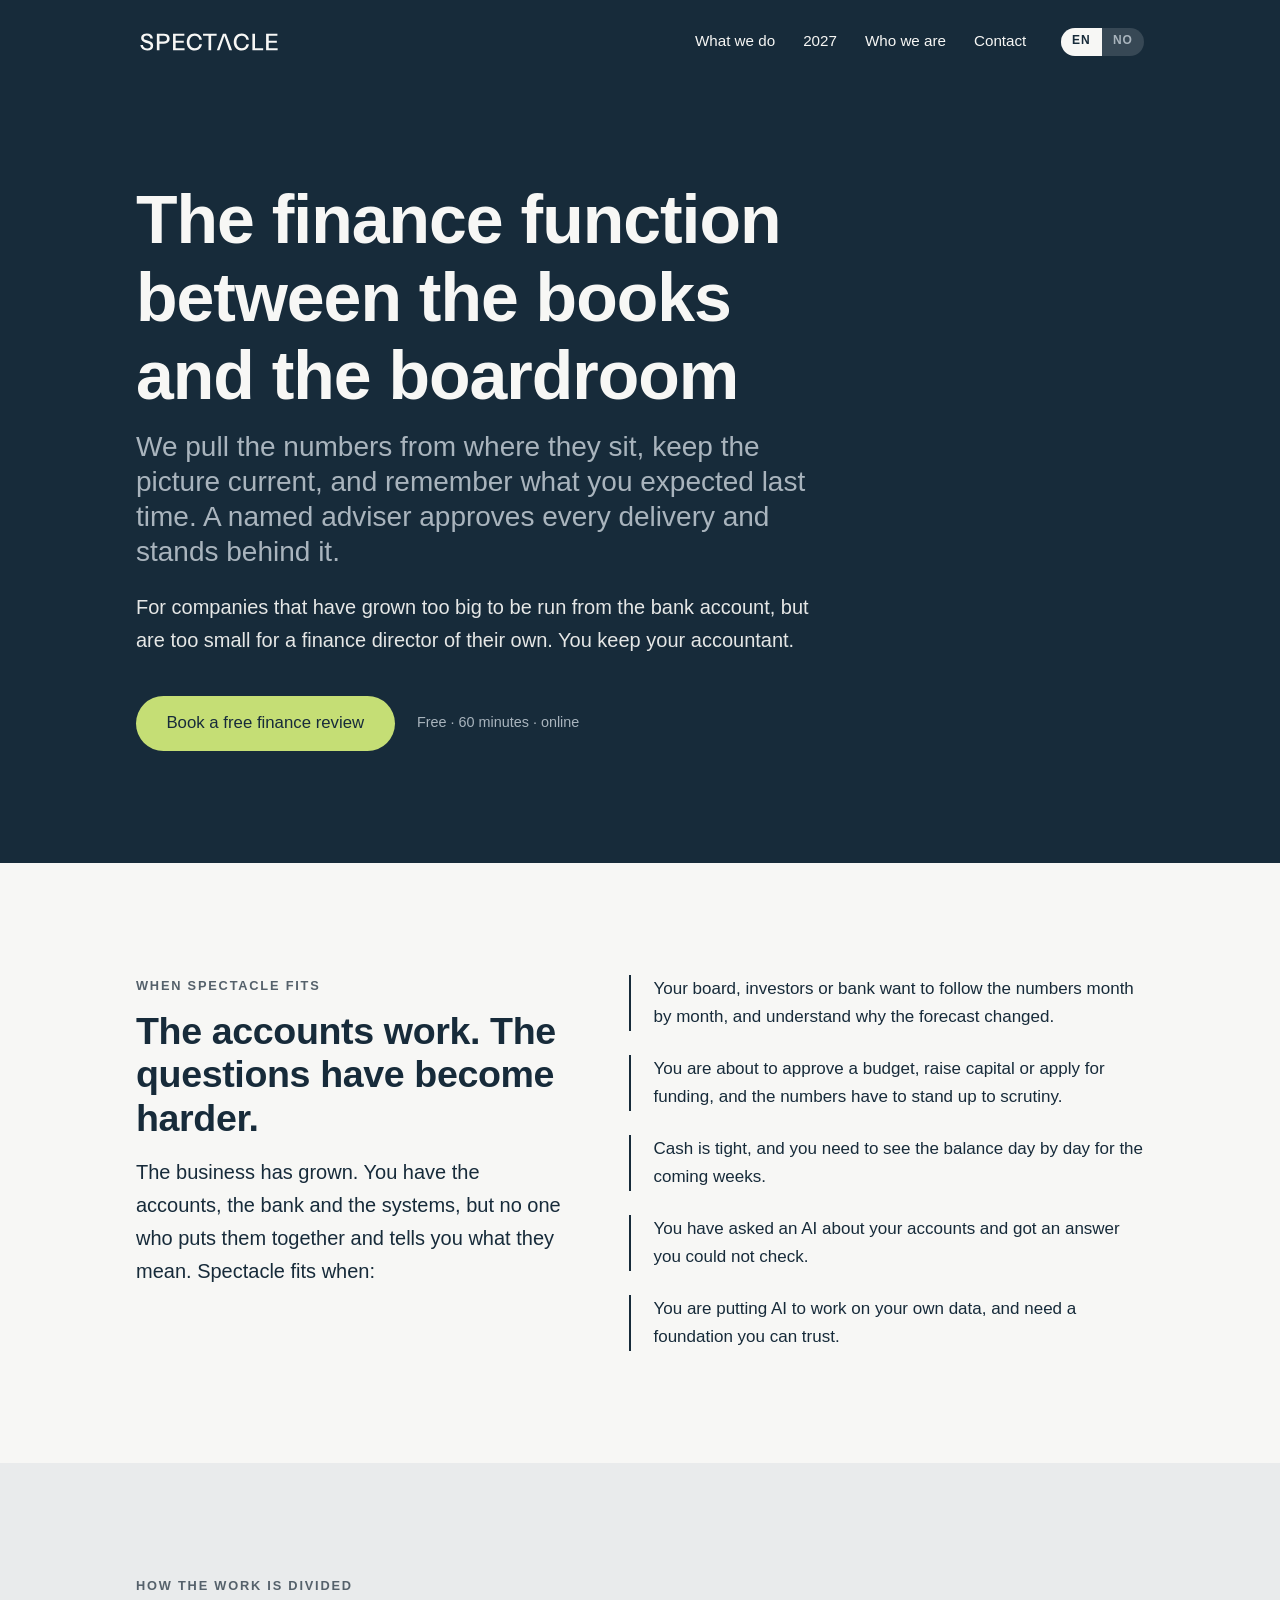
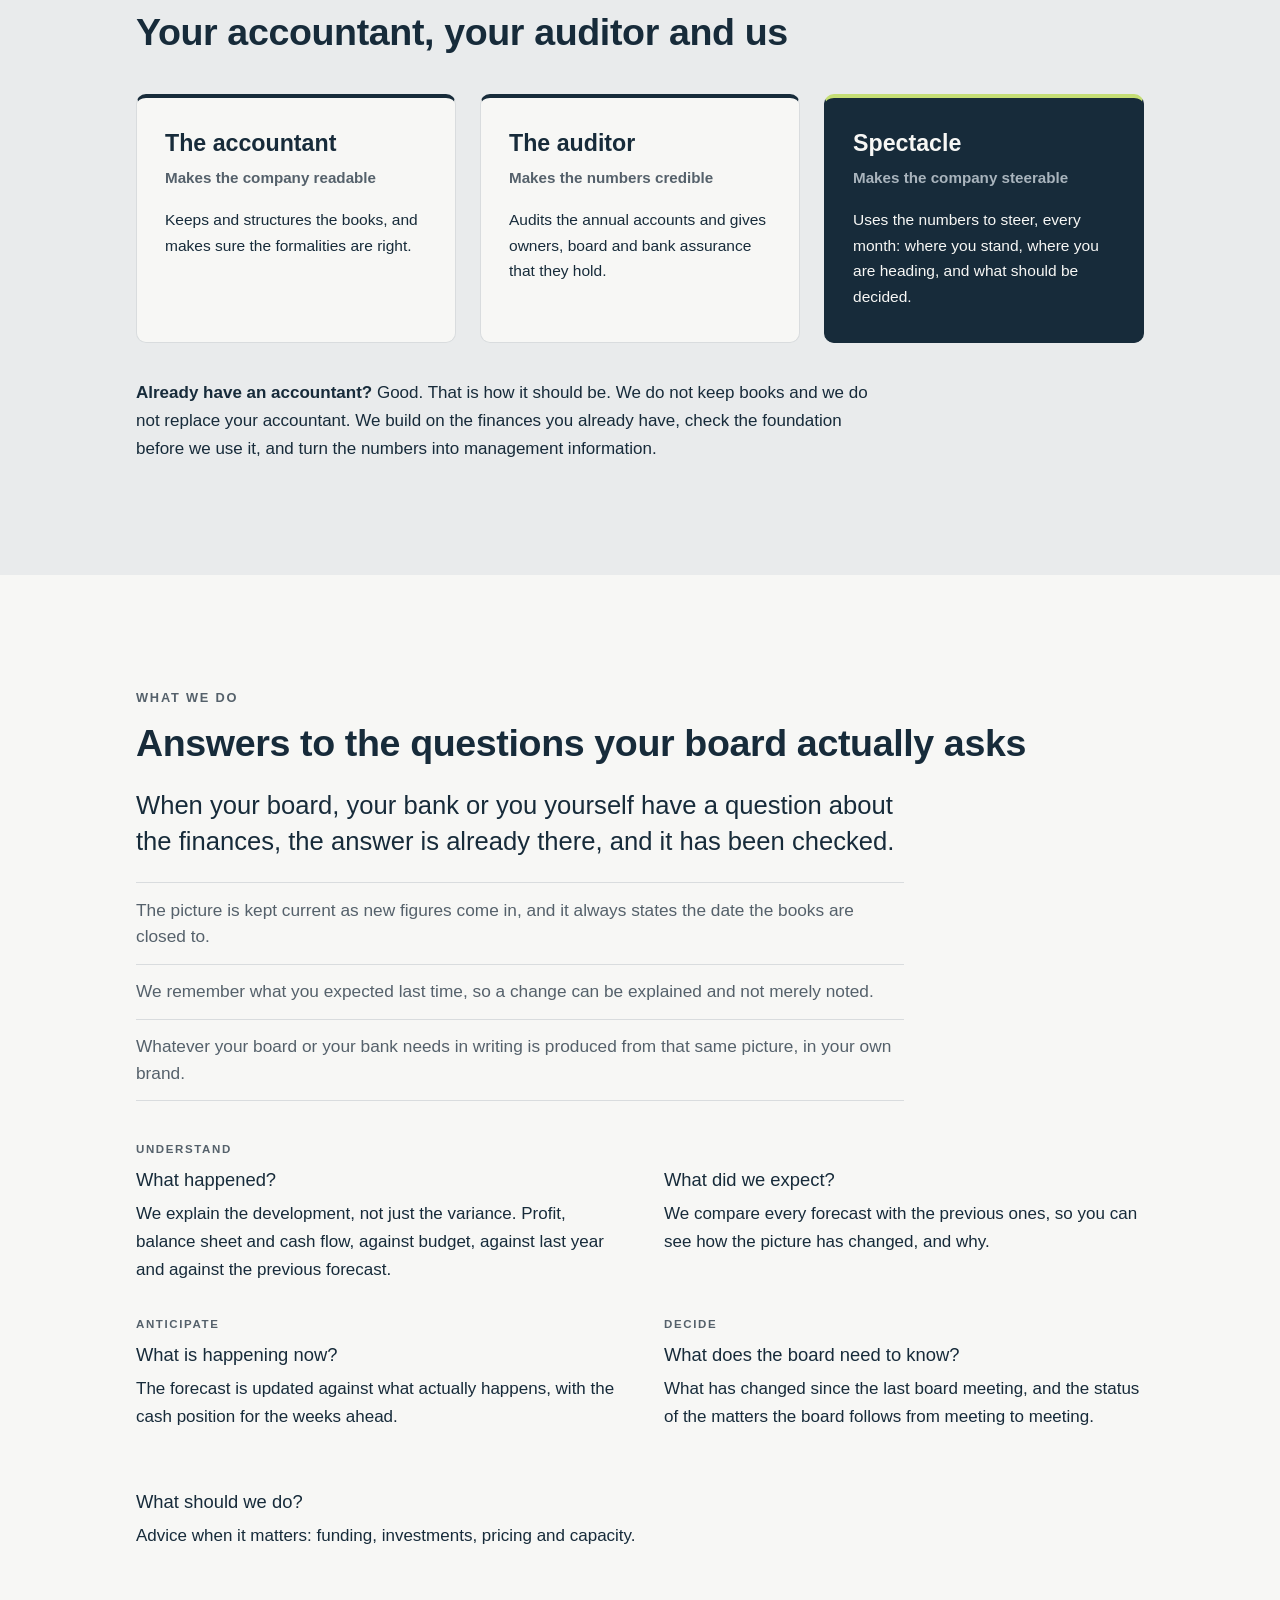
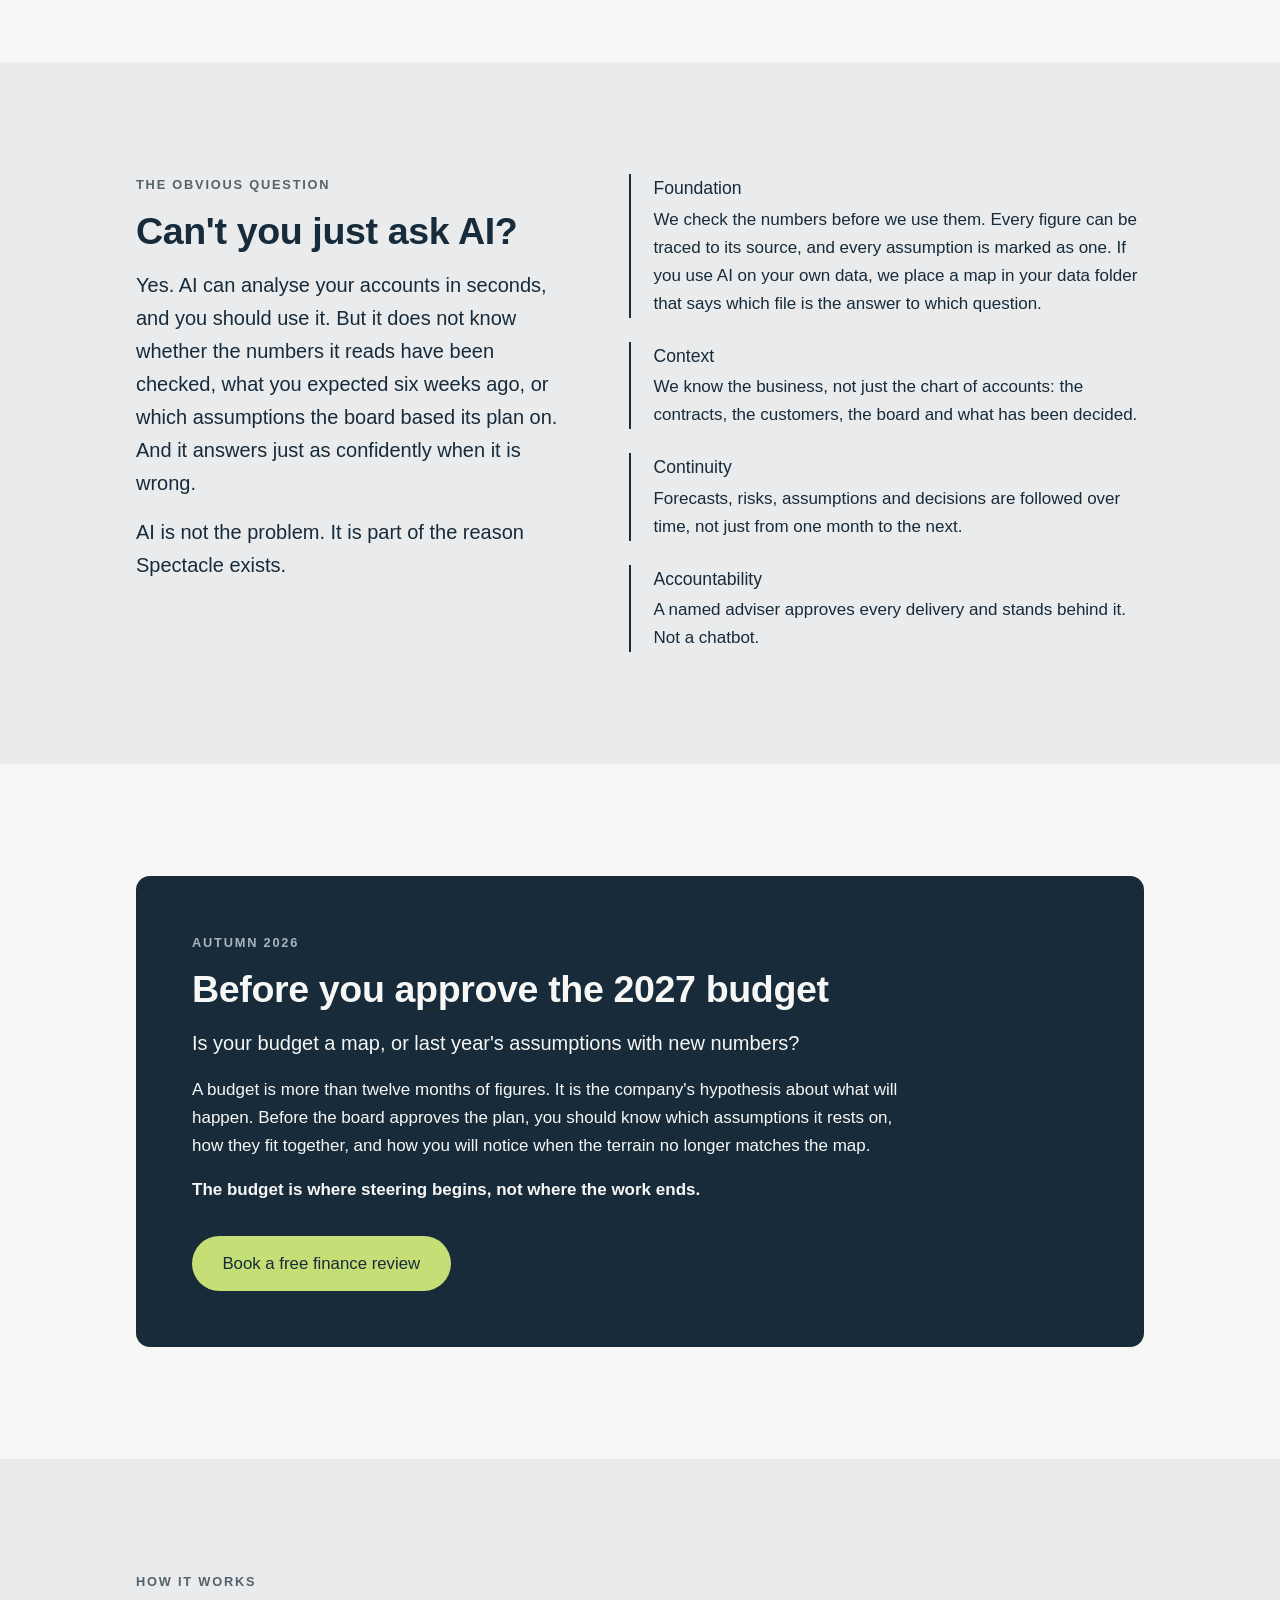
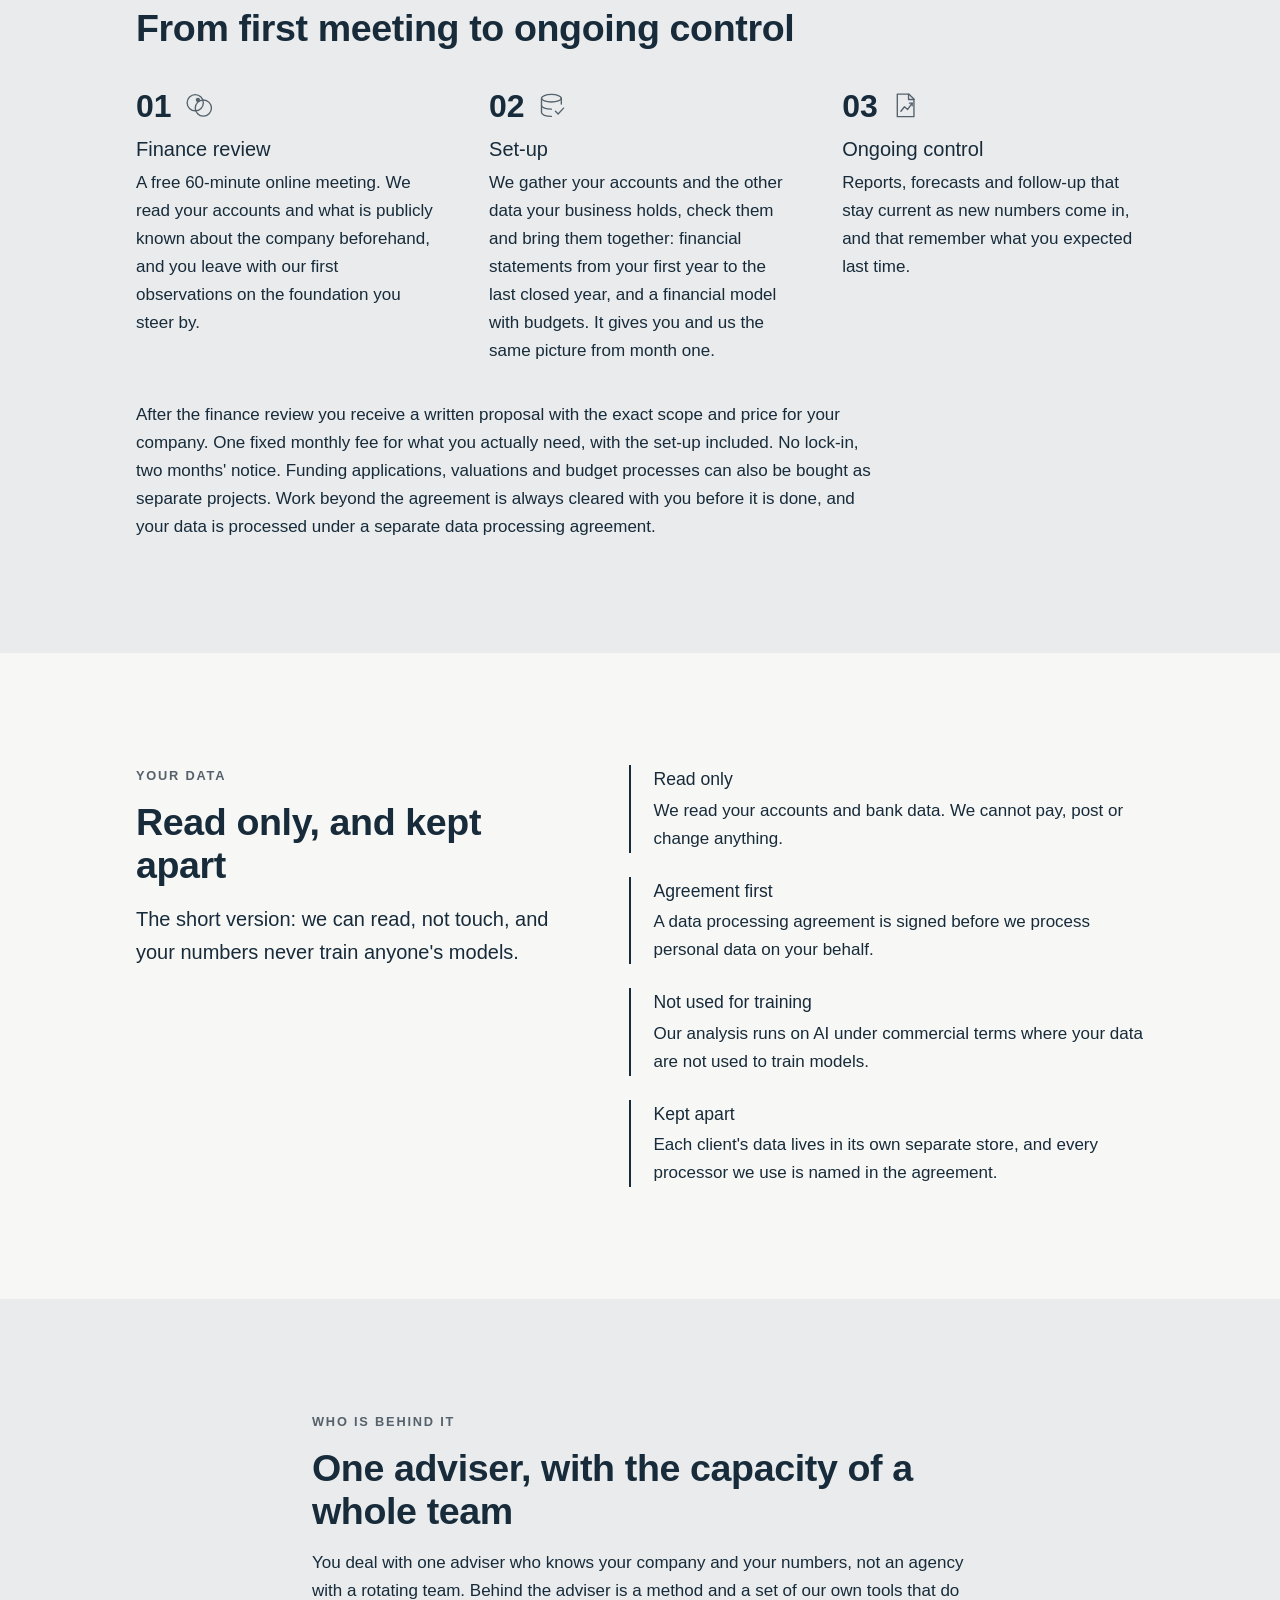
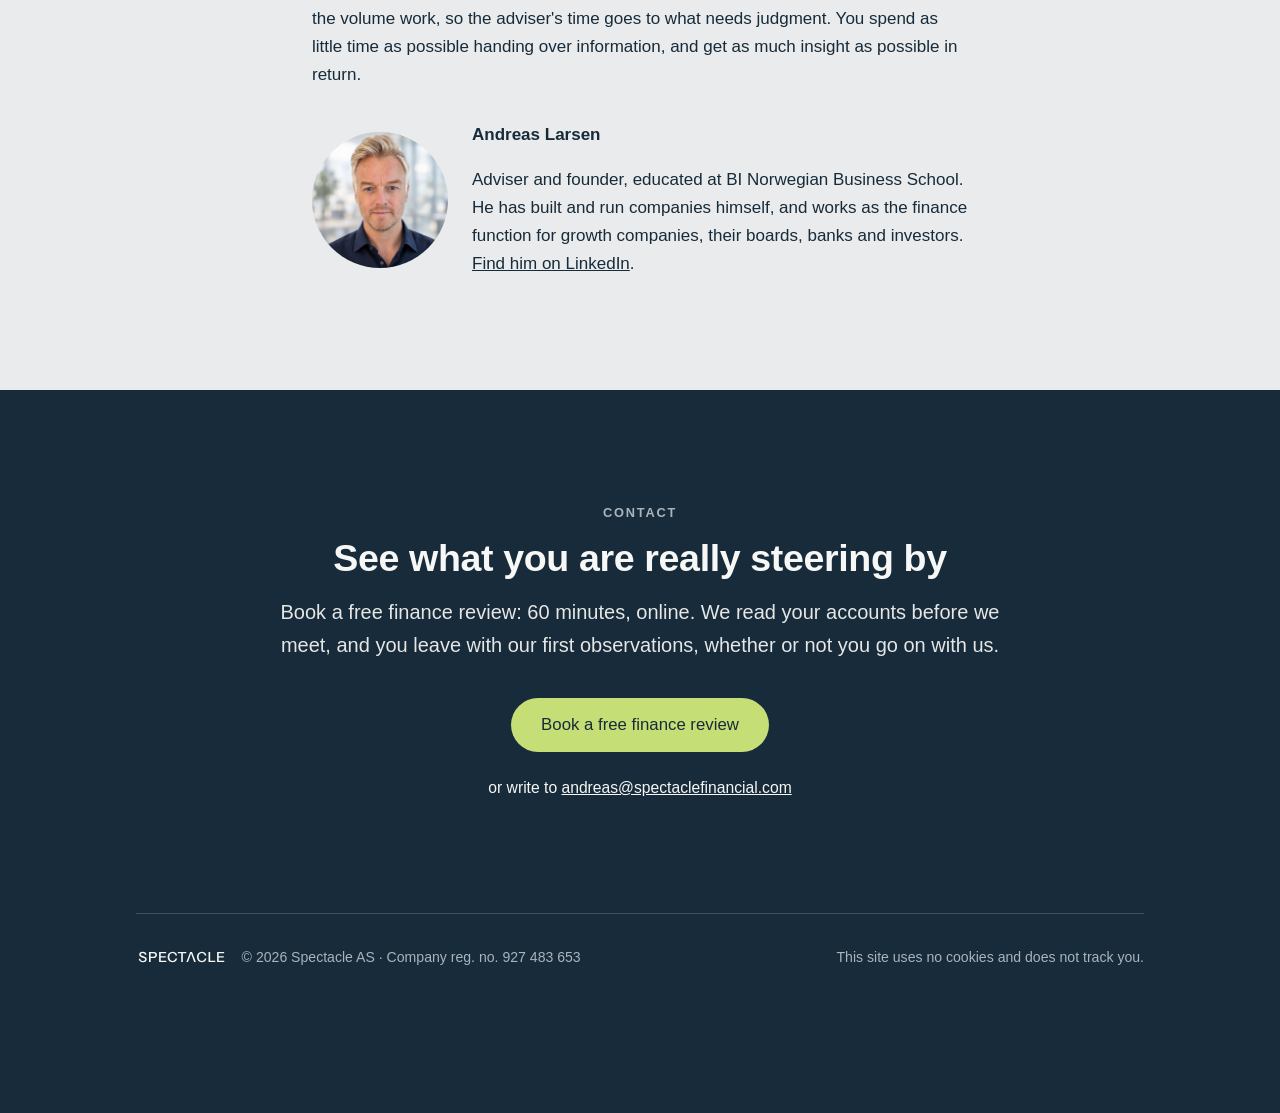
==== commit 2f4b6525: "Jevne kolonner, prognoseeksempelet ut, nytt navn og ny lenke Merkelappen står bare på den første i h" ====
--- a/index.html
+++ b/index.html
@@ -13,7 +13,7 @@
   <link rel="alternate icon" href="assets/img/favicon-32.png" type="image/png">
   <link rel="apple-touch-icon" href="assets/img/apple-touch-icon.png">
   <meta name="theme-color" content="#172B3A">
-  <link rel="stylesheet" href="assets/css/style.css?v=2026-11-11">
+  <link rel="stylesheet" href="assets/css/style.css?v=2026-11-11b">
   <meta property="og:type" content="website">
   <meta property="og:site_name" content="Spectacle">
   <meta property="og:title" content="Spectacle: the finance function between the books and the boardroom">
@@ -133,46 +133,6 @@
         </li>
       </ul>
 
-      <figure class="eksempel">
-        <p class="merkelapp">An illustration · the figures are made up</p>
-        <div class="eksempel__ramme">
-          <table>
-            <caption>First-half revenue, NOK m</caption>
-            <thead>
-              <tr>
-                <th scope="col"></th>
-                <th scope="col">Budget</th>
-                <th scope="col">Feb</th>
-                <th scope="col">Apr</th>
-                <th scope="col">May</th>
-                <th scope="col">Jun</th>
-                <th scope="col">Actual</th>
-              </tr>
-            </thead>
-            <tbody>
-              <tr>
-                <th scope="row">Estimate</th>
-                <td>24.0</td>
-                <td>23.4</td>
-                <td>22.9</td>
-                <td>22.4</td>
-                <td>22.0</td>
-                <td class="eksempel__faktisk">20.3</td>
-              </tr>
-              <tr class="eksempel__bom">
-                <th scope="row">Miss</th>
-                <td>+3.7</td>
-                <td>+3.1</td>
-                <td>+2.6</td>
-                <td>+2.1</td>
-                <td>+1.7</td>
-                <td></td>
-              </tr>
-            </tbody>
-          </table>
-        </div>
-        <figcaption>Each forecast was trimmed a little, and every one of them missed in the same direction. Against the budget it looks like one big miss once the half-year is over. Against the earlier forecasts you can see by April that each new round moves the same way, and then it is the method that needs fixing, not just the number.</figcaption>
-      </figure>
     </div>
   </section>
 
@@ -293,10 +253,10 @@
       <h2>One adviser, with the capacity of a whole team</h2>
       <p>You deal with one adviser who knows your company and your numbers, not an agency with a rotating team. Behind the adviser is a method and a set of our own tools that do the volume work, so the adviser's time goes to what needs judgment. You spend as little time as possible handing over information, and get as much insight as possible in return.</p>
       <div class="om__person">
-        <img class="om__bilde" src="assets/img/andreas-storm-larsen.jpg" alt="Andreas Storm Larsen" width="560" height="700">
+        <img class="om__bilde" src="assets/img/andreas-storm-larsen.jpg" alt="Andreas Larsen" width="560" height="700">
         <div>
-          <p class="om__navn">Andreas Storm Larsen</p>
-          <p>Adviser and founder, educated at BI Norwegian Business School. He has built and run companies himself, and works as the finance function for growth companies, their boards, banks and investors. <a href="https://www.linkedin.com/in/andreas-storm-larsen-39770052/" rel="me noopener" target="_blank">Find him on LinkedIn</a>.</p>
+          <p class="om__navn">Andreas Larsen</p>
+          <p>Adviser and founder, educated at BI Norwegian Business School. He has built and run companies himself, and works as the finance function for growth companies, their boards, banks and investors. <a href="https://www.linkedin.com/in/andreas-larsen-39770052/" rel="me noopener" target="_blank">Find him on LinkedIn</a>.</p>
         </div>
       </div>
     </div>
--- a/assets/css/style.css
+++ b/assets/css/style.css
@@ -468,6 +468,14 @@
   }
 }
 
+/* Merkelappen står bare på den første i hver gruppe. Uten et tomt spor
+   starter naboen i samme rad høyere, og kolonnene blir ujevne. */
+.trygghet li:not(:has(.trygghet__gruppe))::before {
+  content: "";
+  display: block;
+  height: calc(0.72rem * 1.5 + 0.4rem);
+}
+
 .trygghet strong {
   display: block;
   font-family: var(--font-tittel);
@@ -487,6 +495,8 @@
   letter-spacing: 0.14em;
   text-transform: uppercase;
   color: var(--skifer);
+  /* Eksplisitt, så det tomme sporet under kan treffe nøyaktig samme høyde */
+  line-height: 1.5;
   margin-bottom: 0.4rem;
 }
 
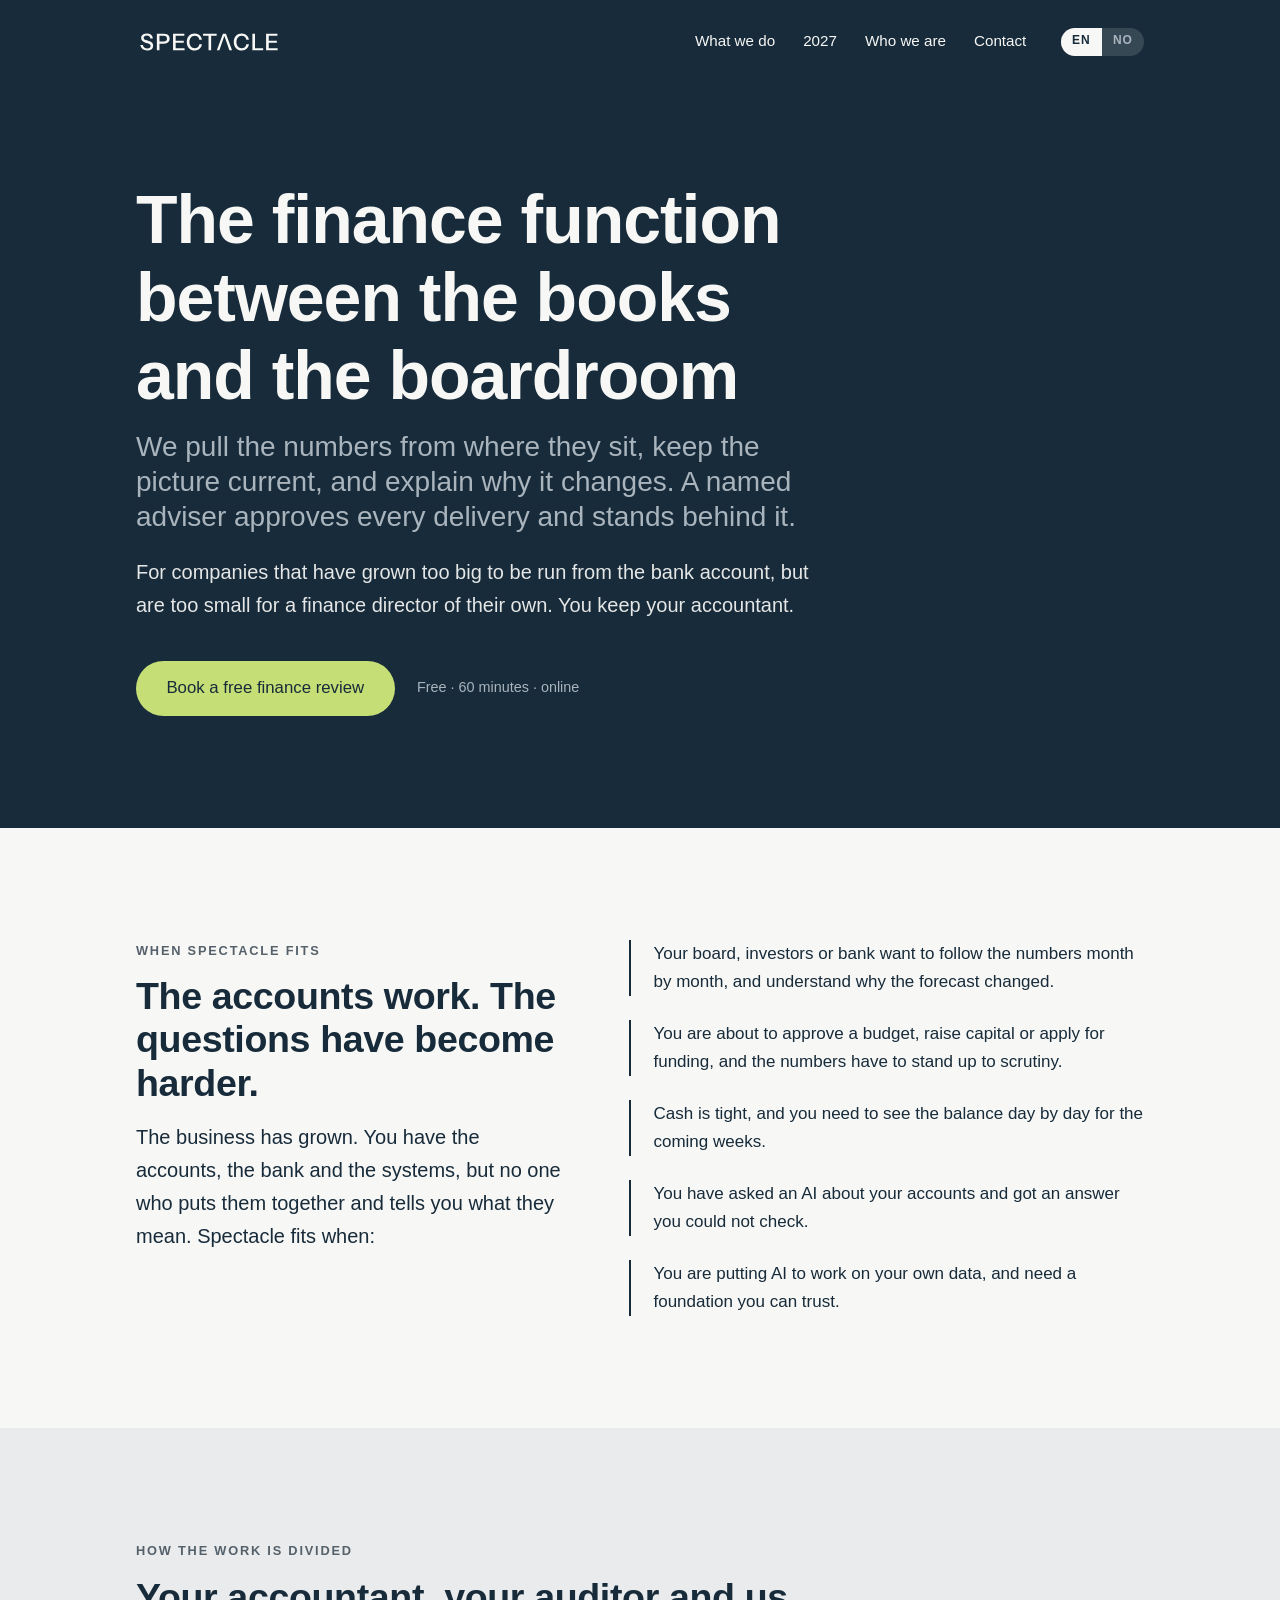
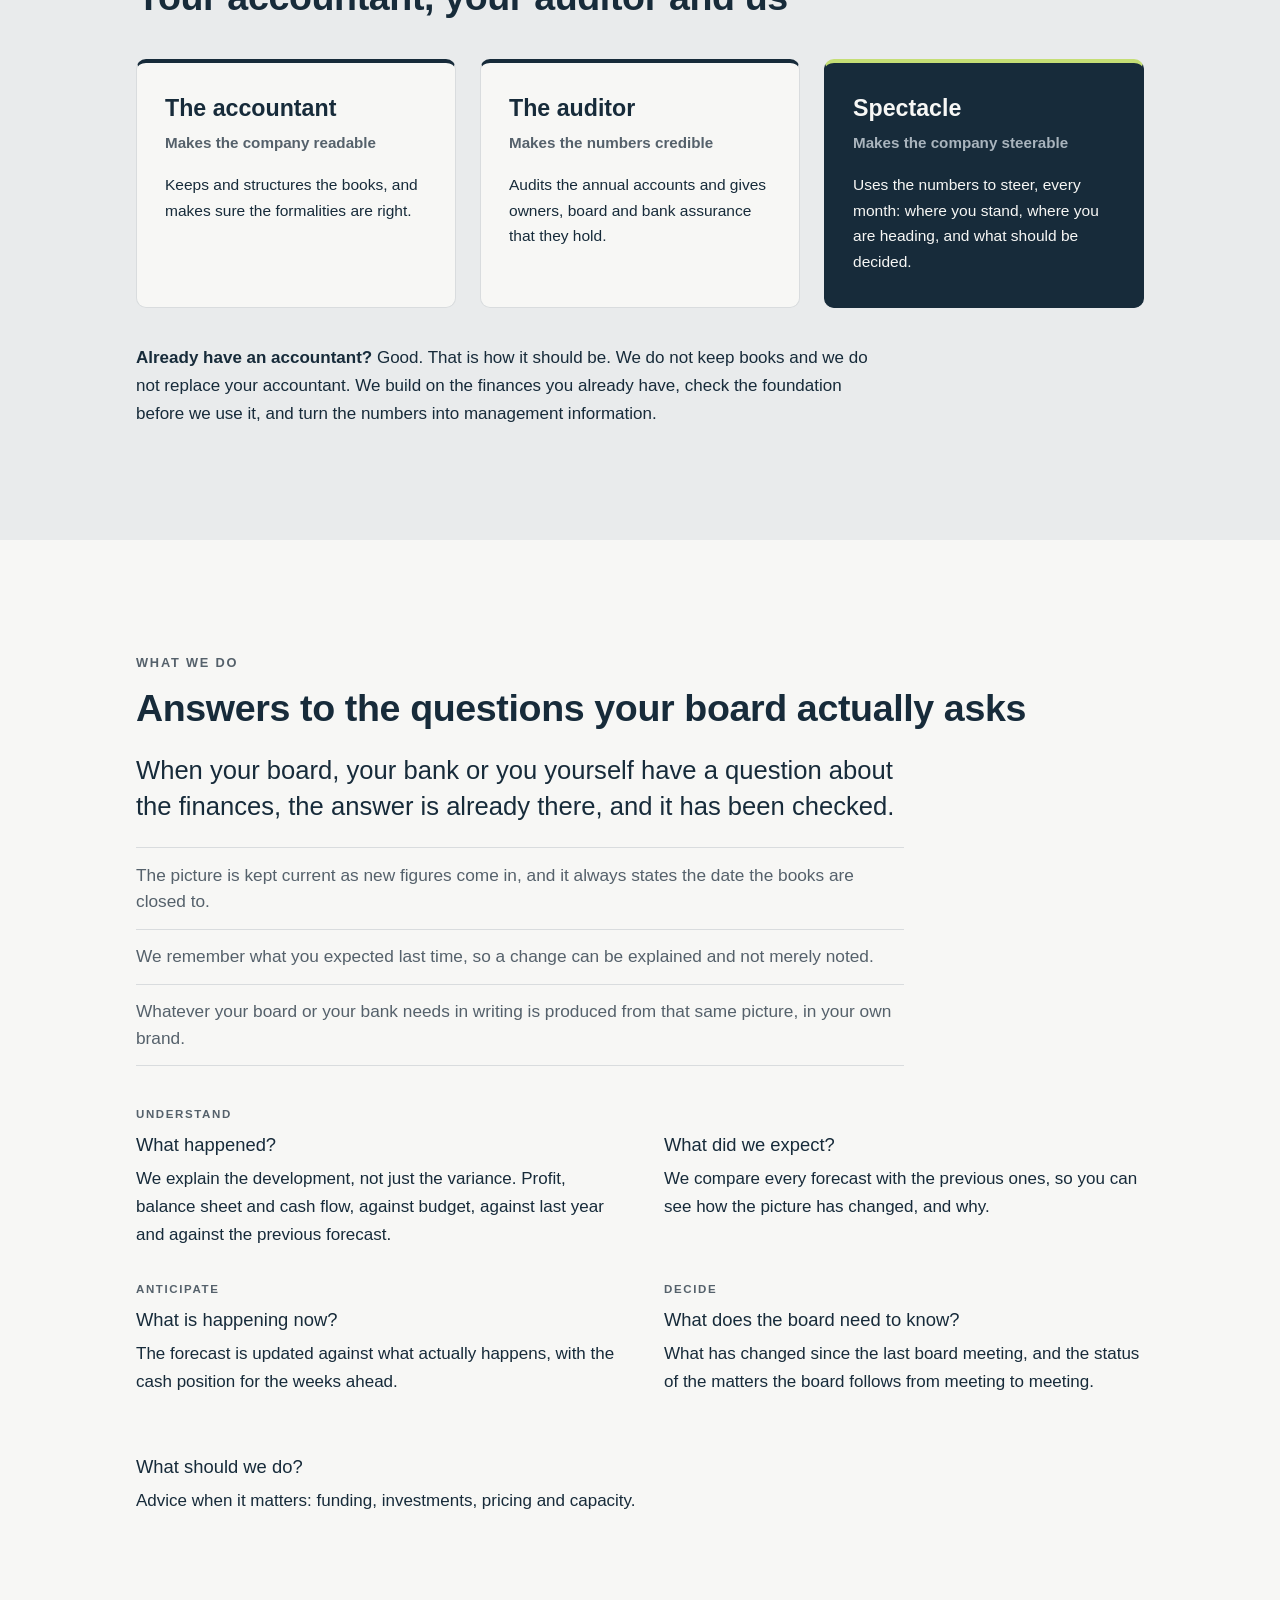
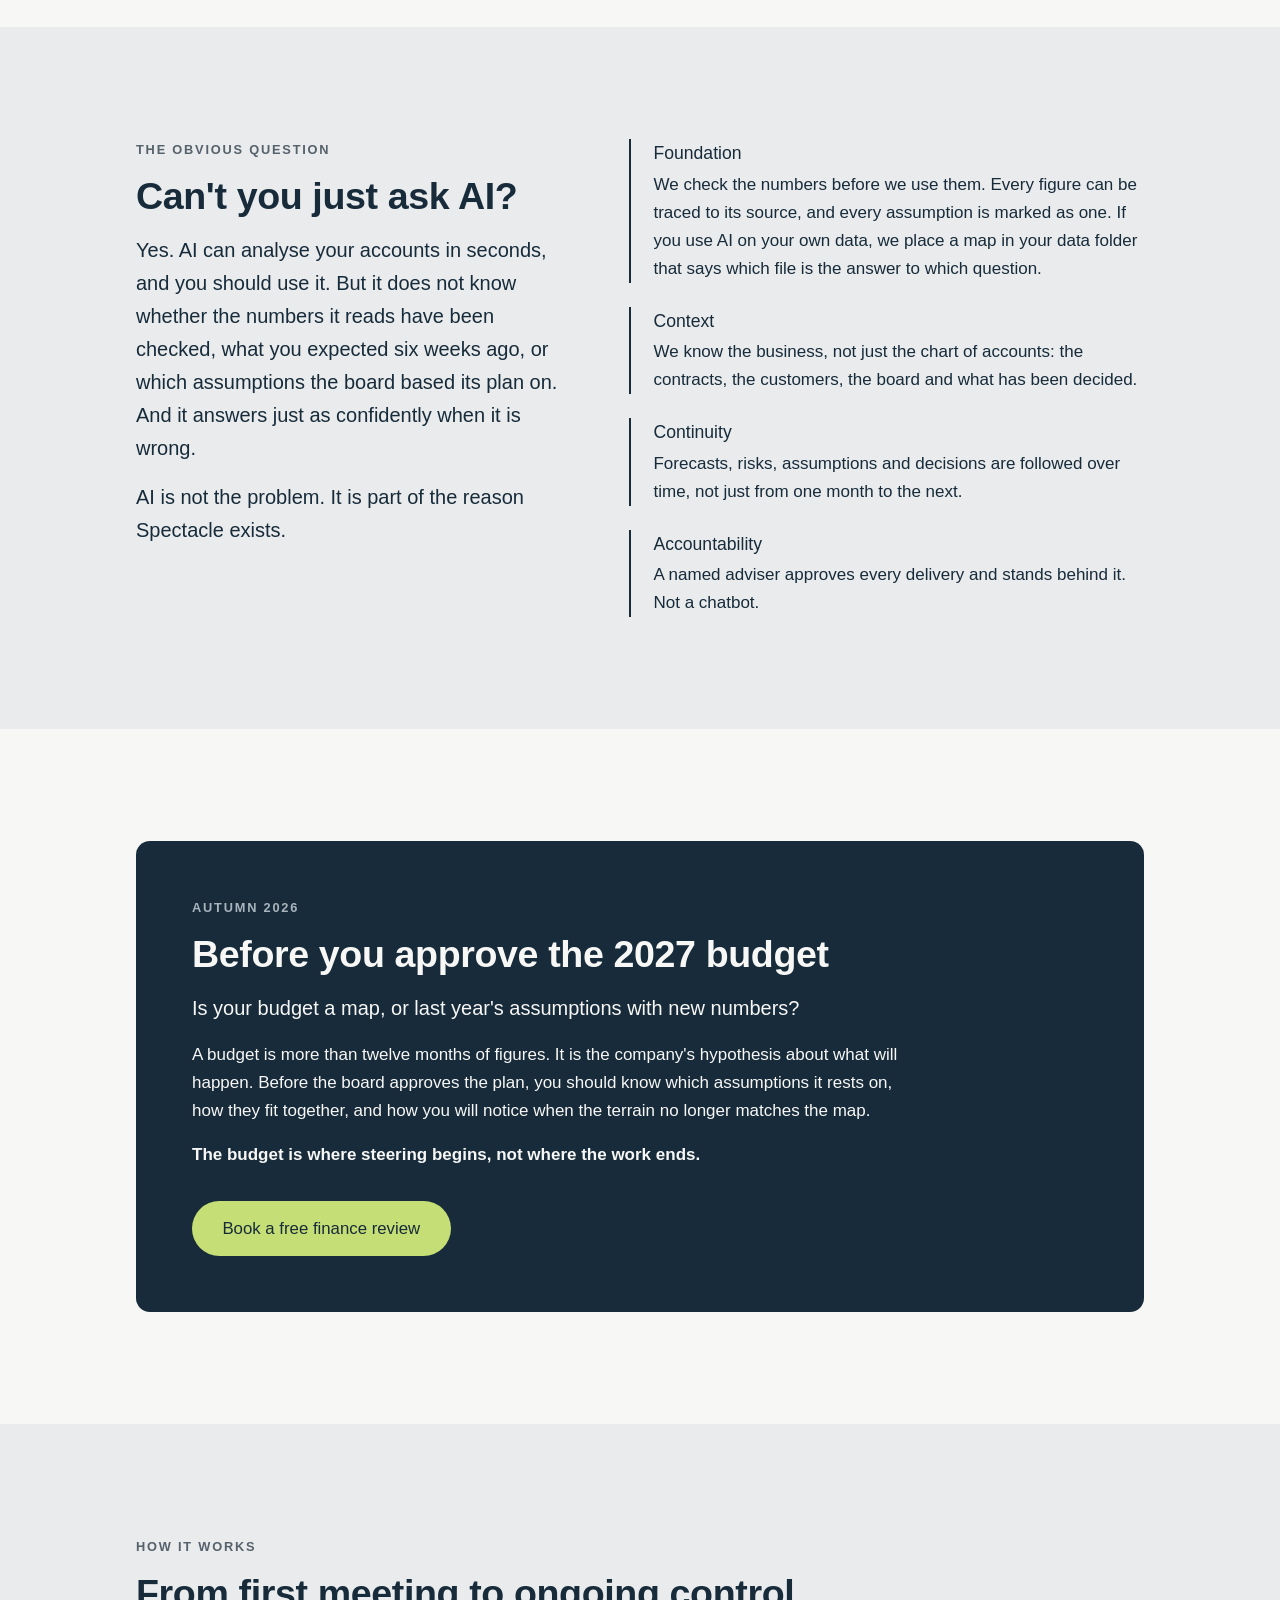
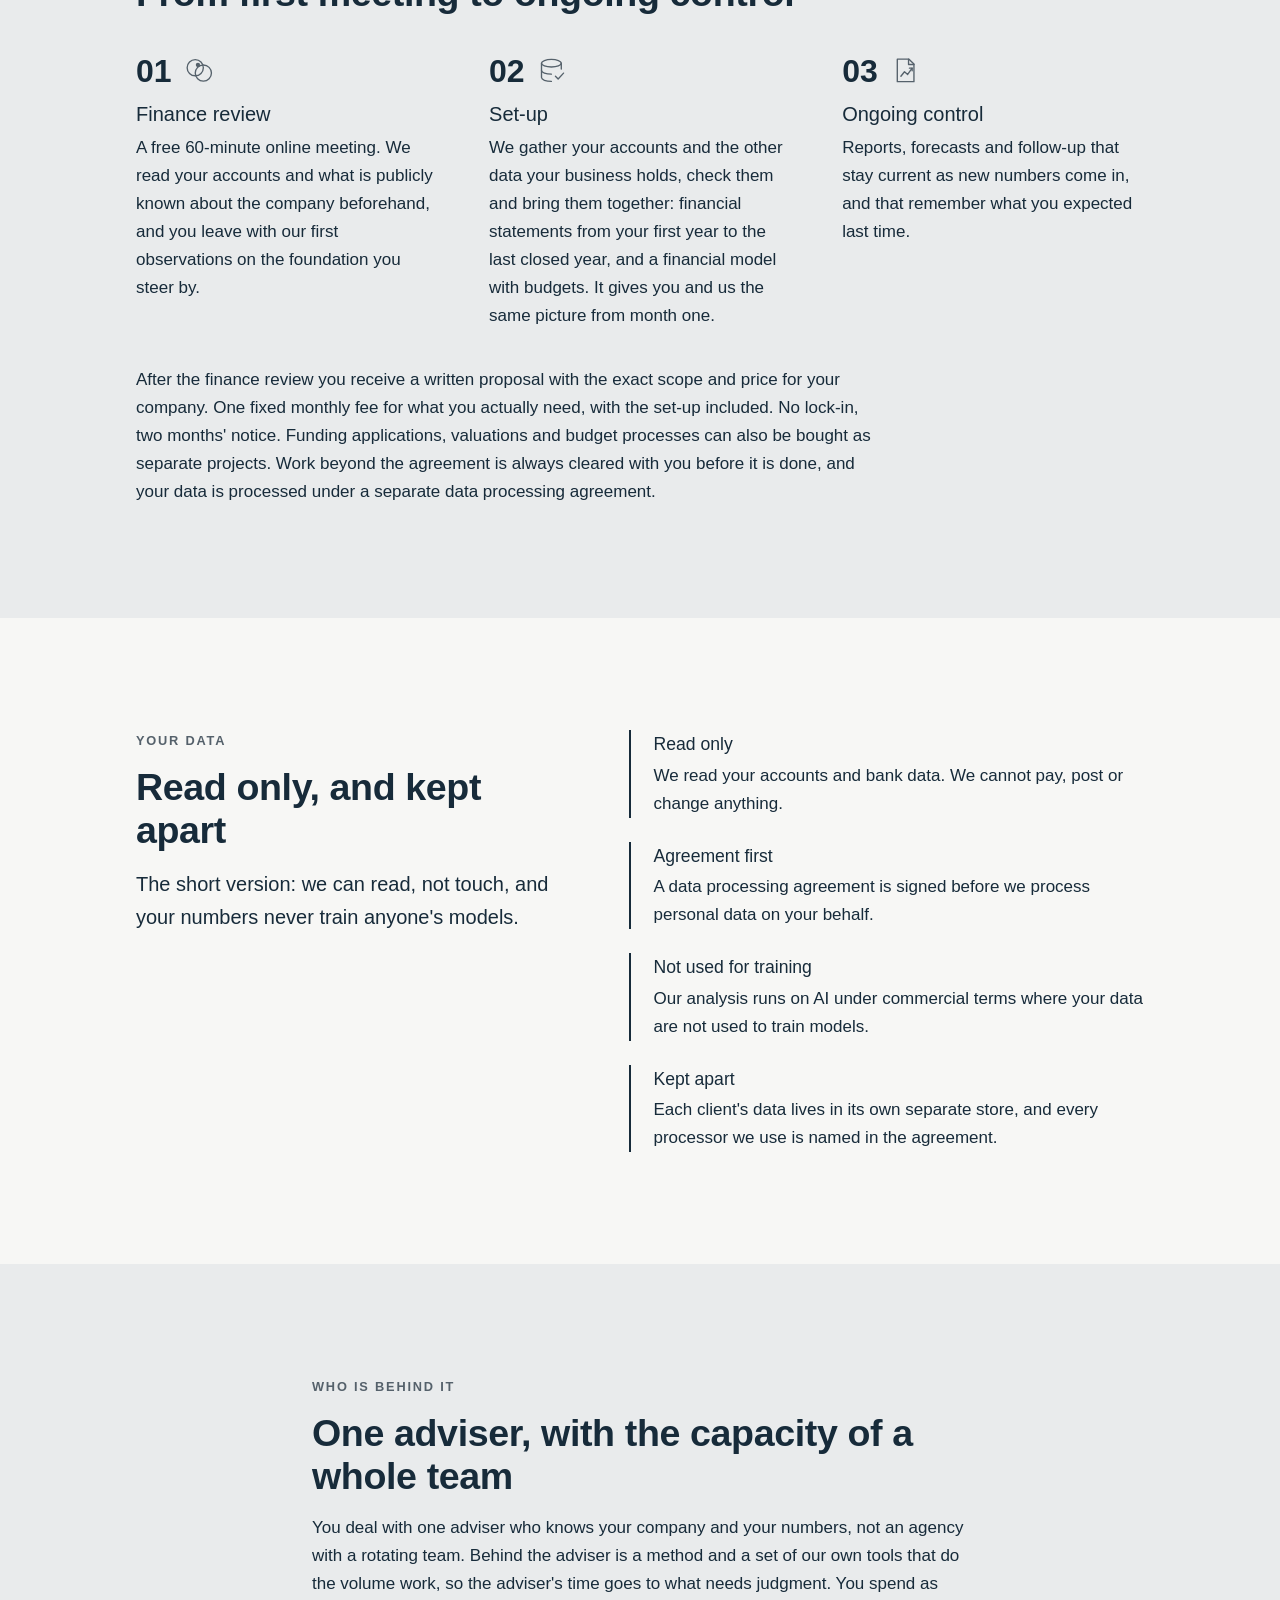
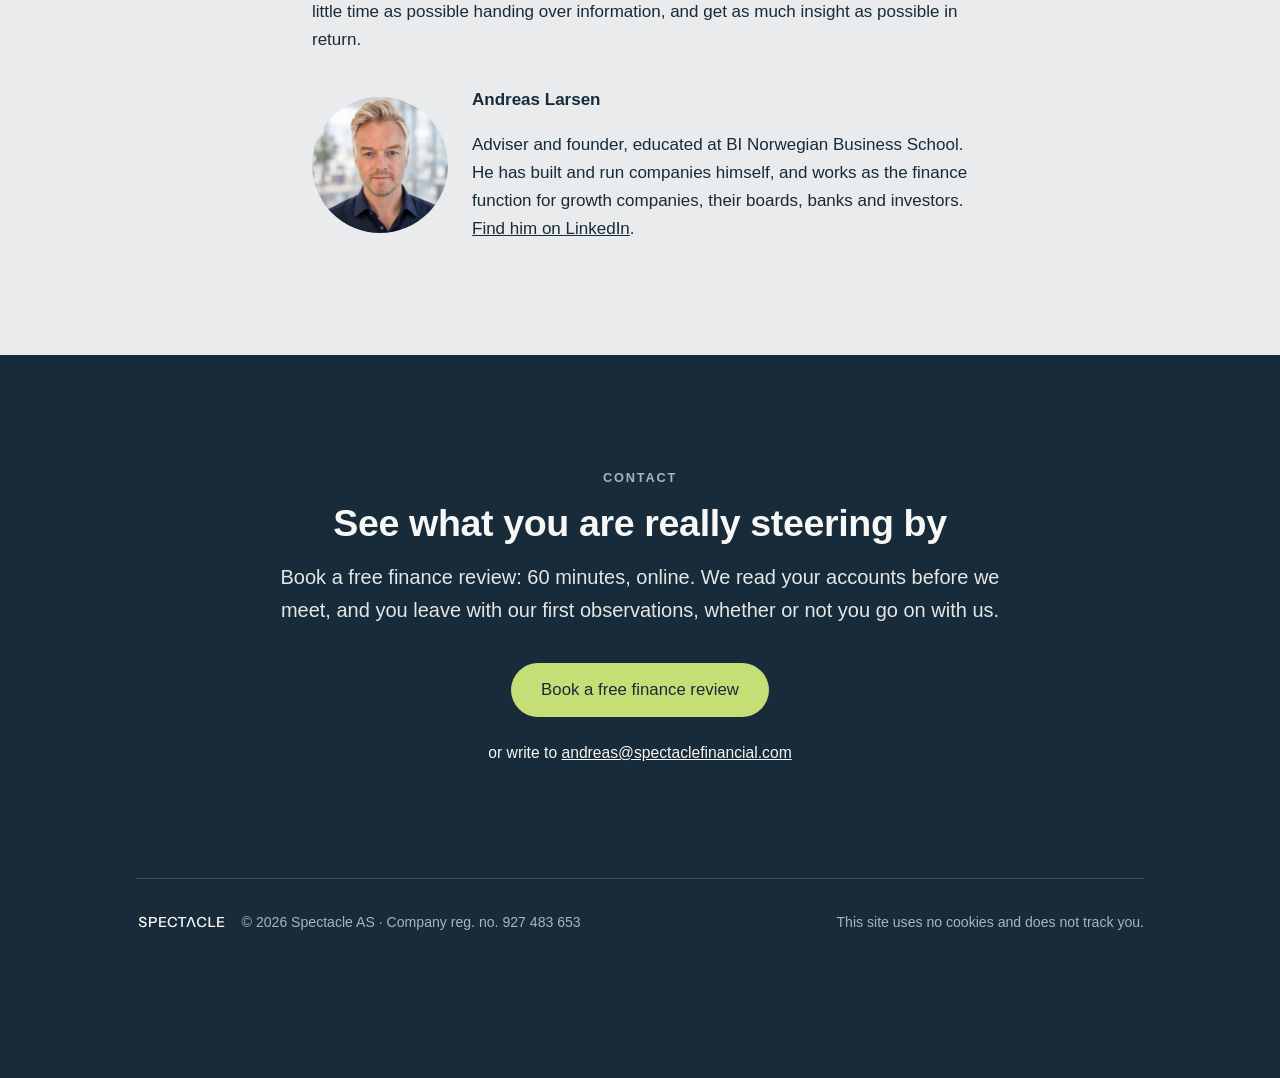
==== commit 46b3e01b: "Klarere konseptsetning i heroen Husker hva dere trodde sist sa ikke trodde om hva, og mistet den for" ====
--- a/index.html
+++ b/index.html
@@ -43,7 +43,7 @@
     </div>
     <div class="hero__innhold">
       <h1>The finance function between the books and the boardroom</h1>
-      <p class="hero__under">We pull the numbers from where they sit, keep the picture current, and remember what you expected last time. A named adviser approves every delivery and stands behind it.</p>
+      <p class="hero__under">We pull the numbers from where they sit, keep the picture current, and explain why it changes. A named adviser approves every delivery and stands behind it.</p>
       <p class="ingress">For companies that have grown too big to be run from the bank account, but are too small for a finance director of their own. You keep your accountant.</p>
       <div class="hero__cta">
         <a class="knapp knapp--chartreuse js-booking" href="https://calendar.app.google/yTAJ3ZSgc3ZnCue6A">Book a free finance review</a>
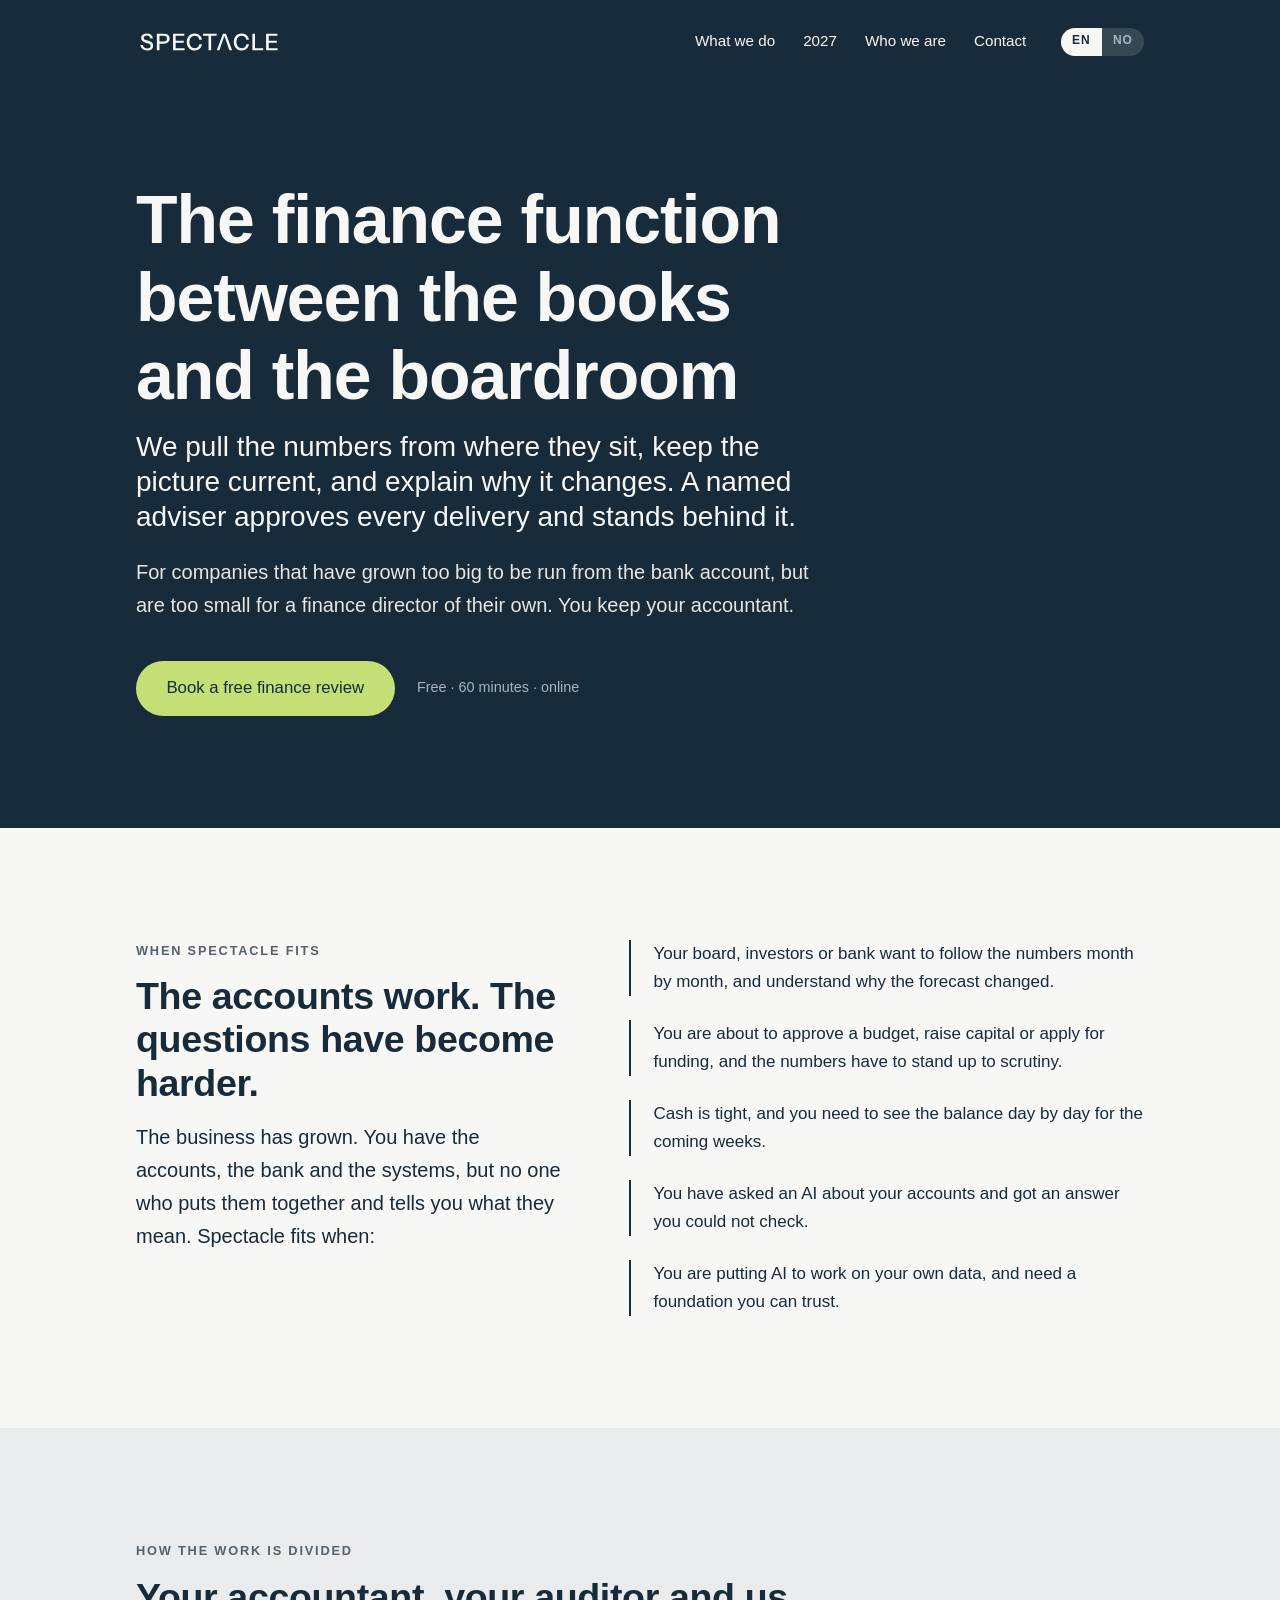
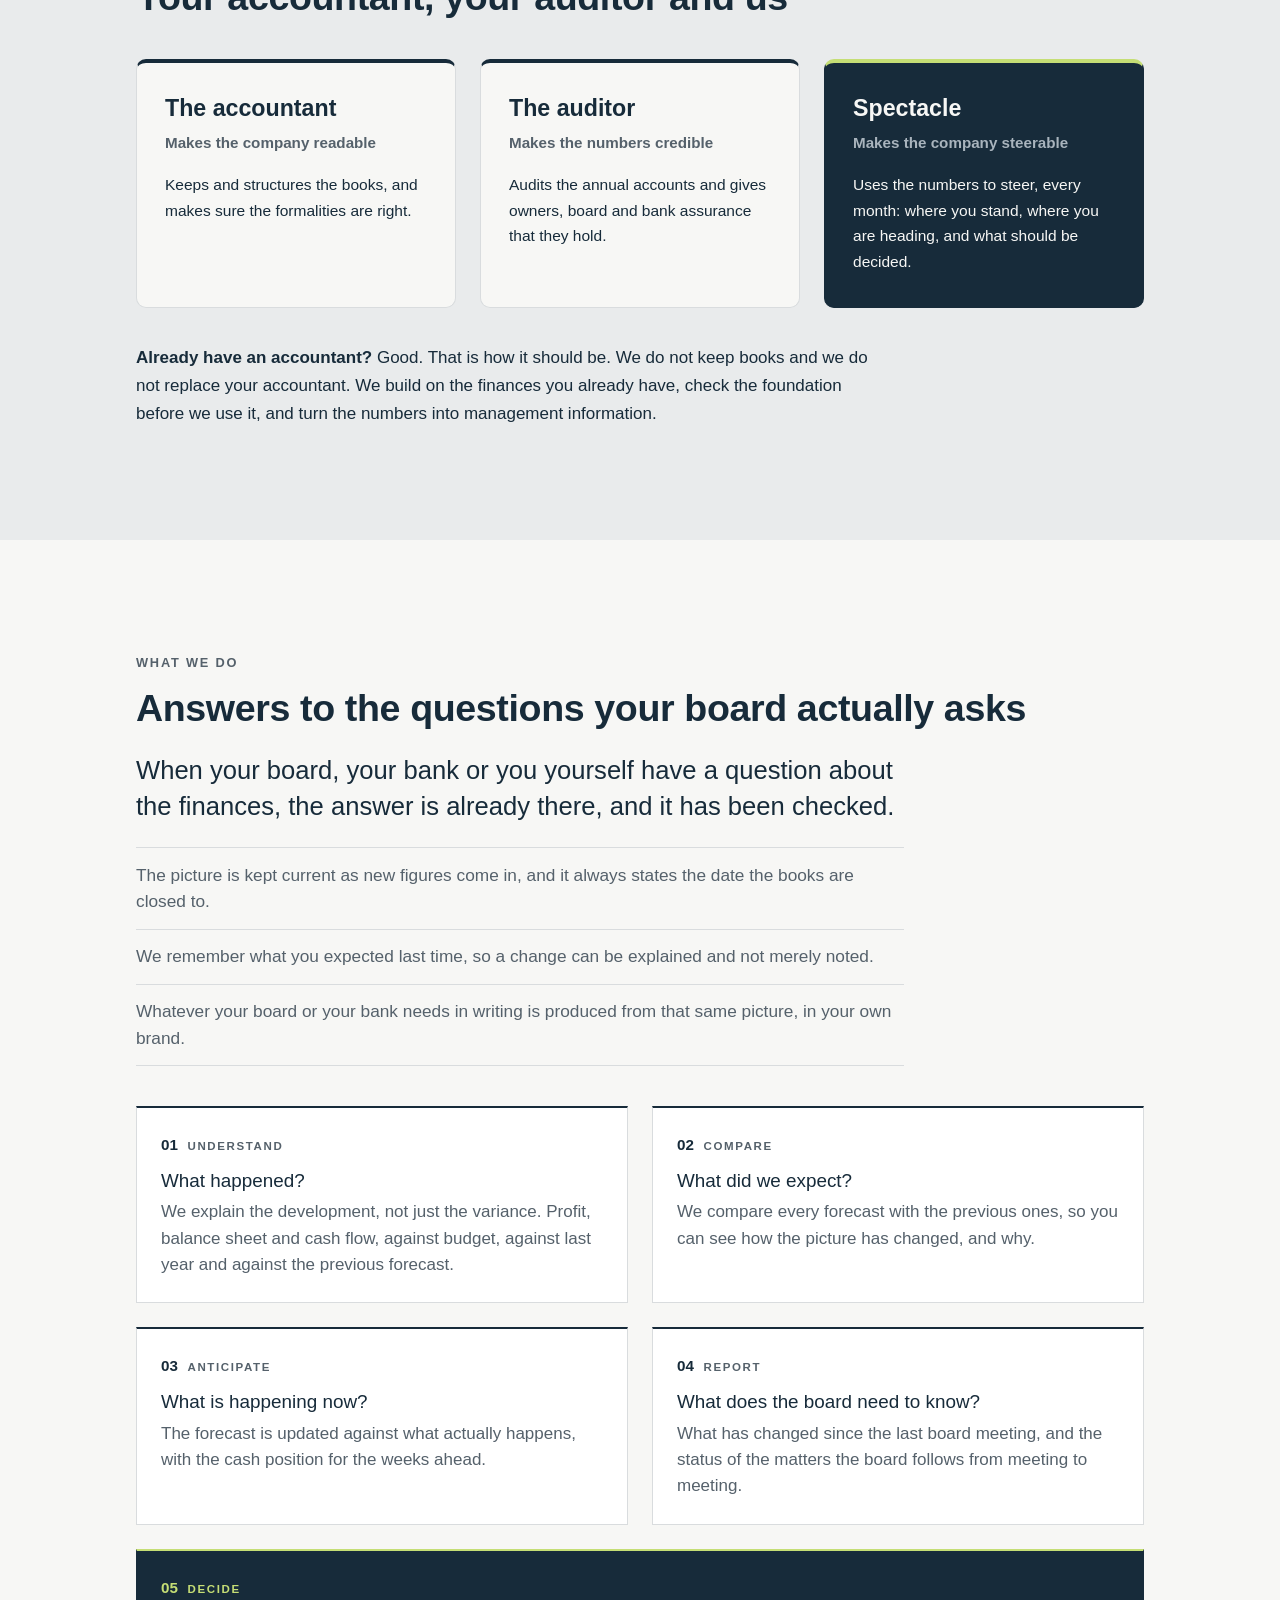
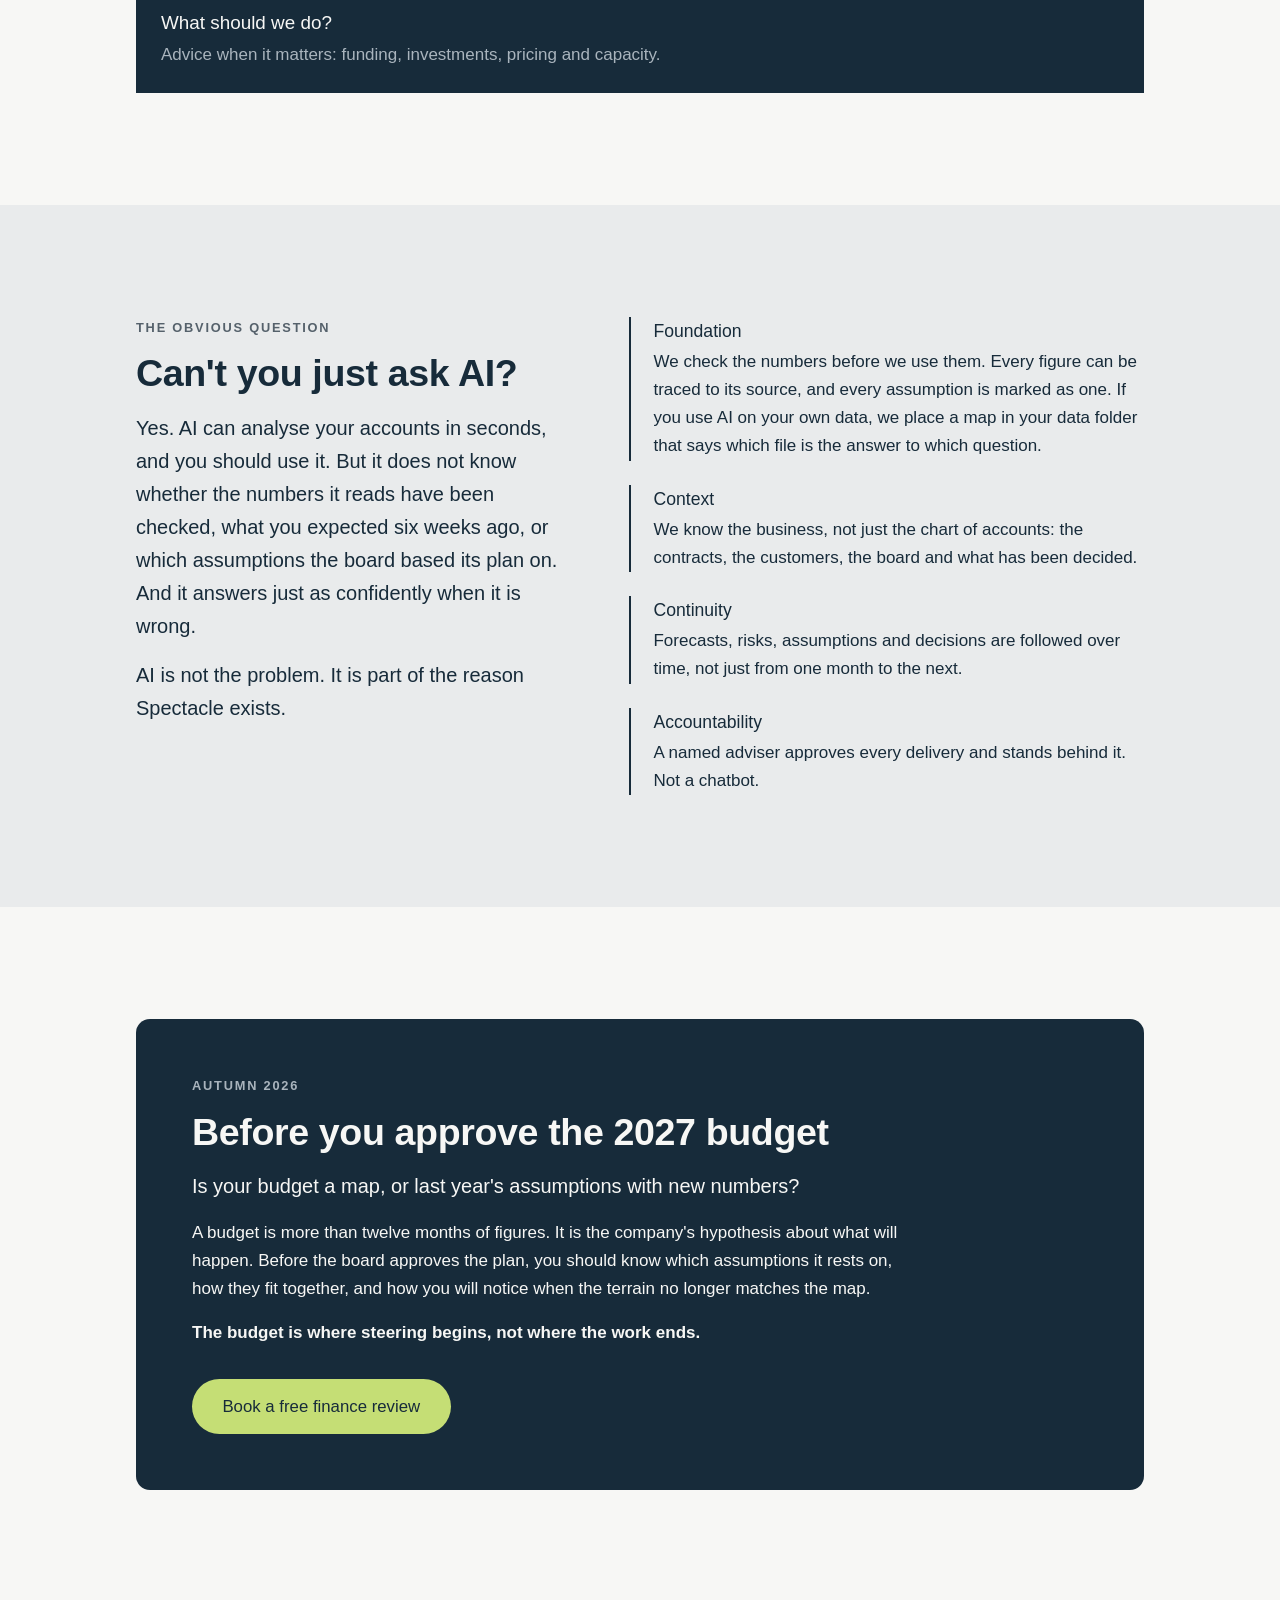
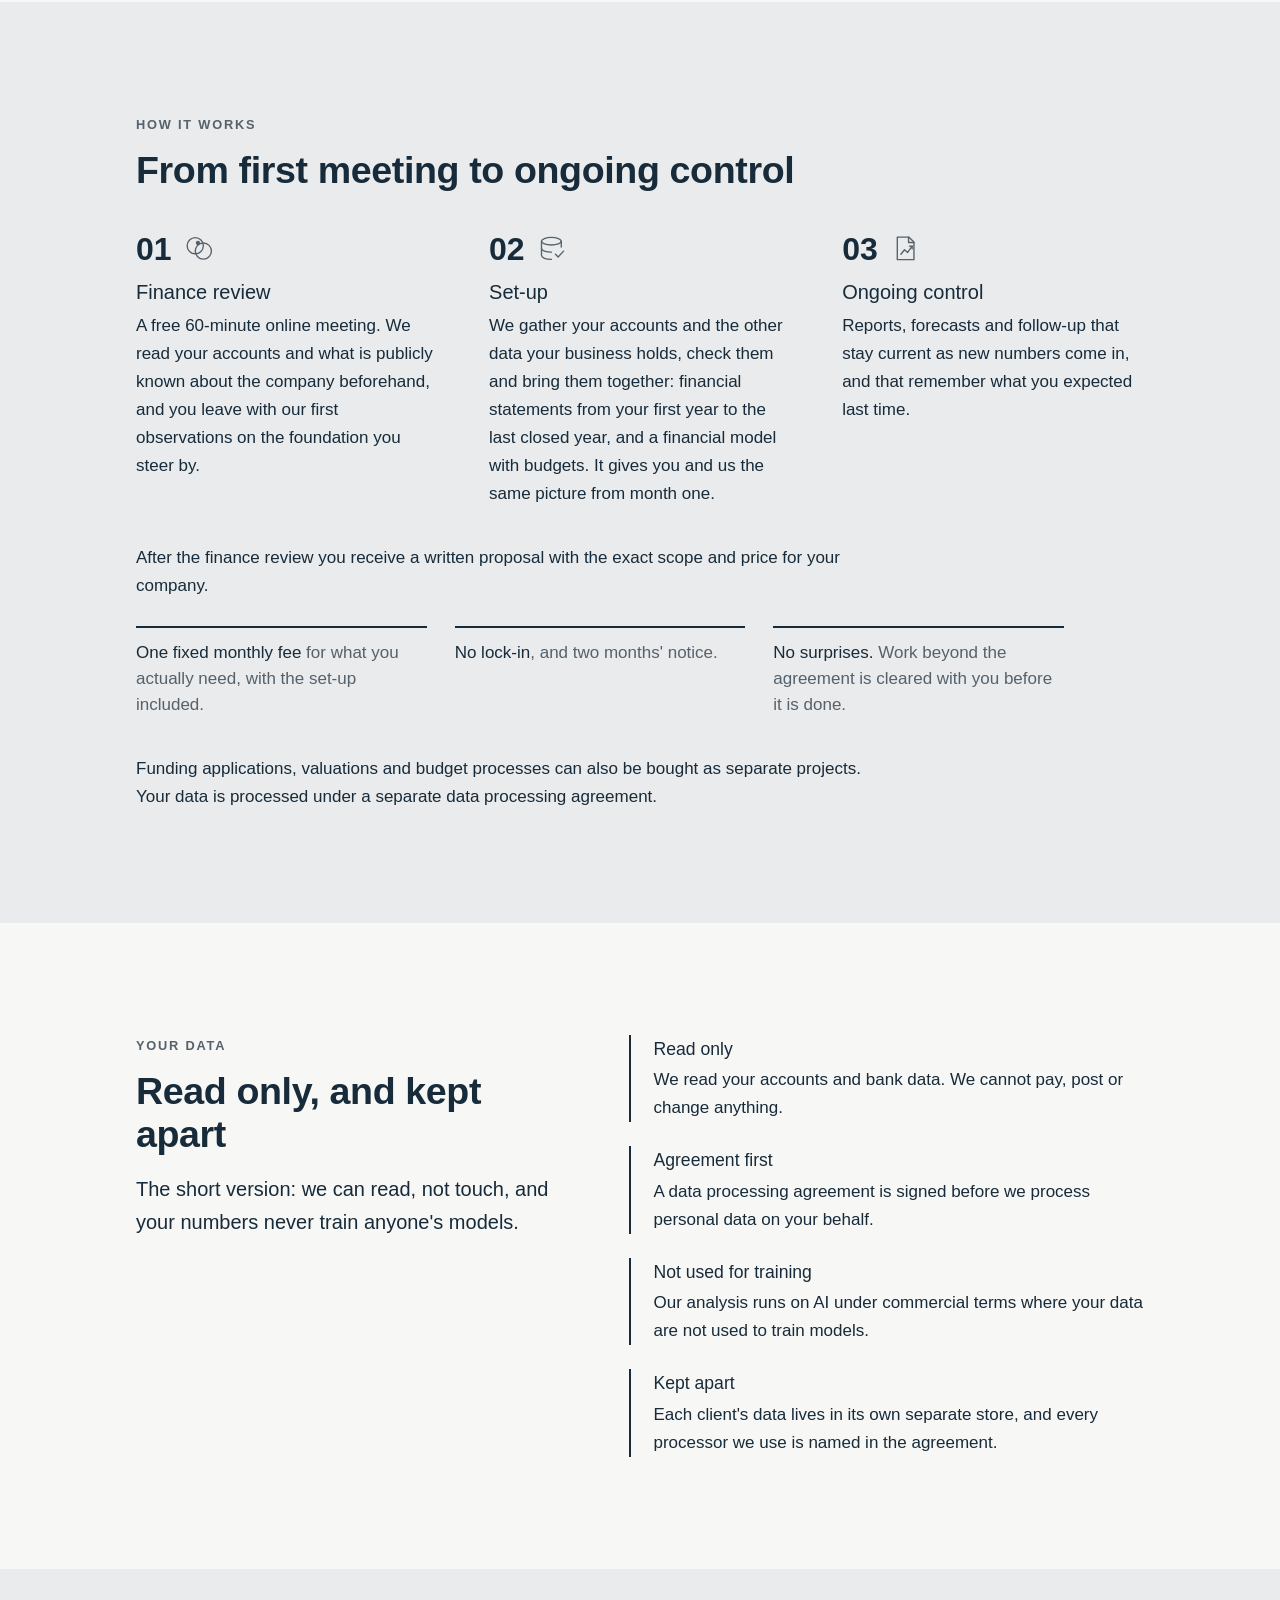
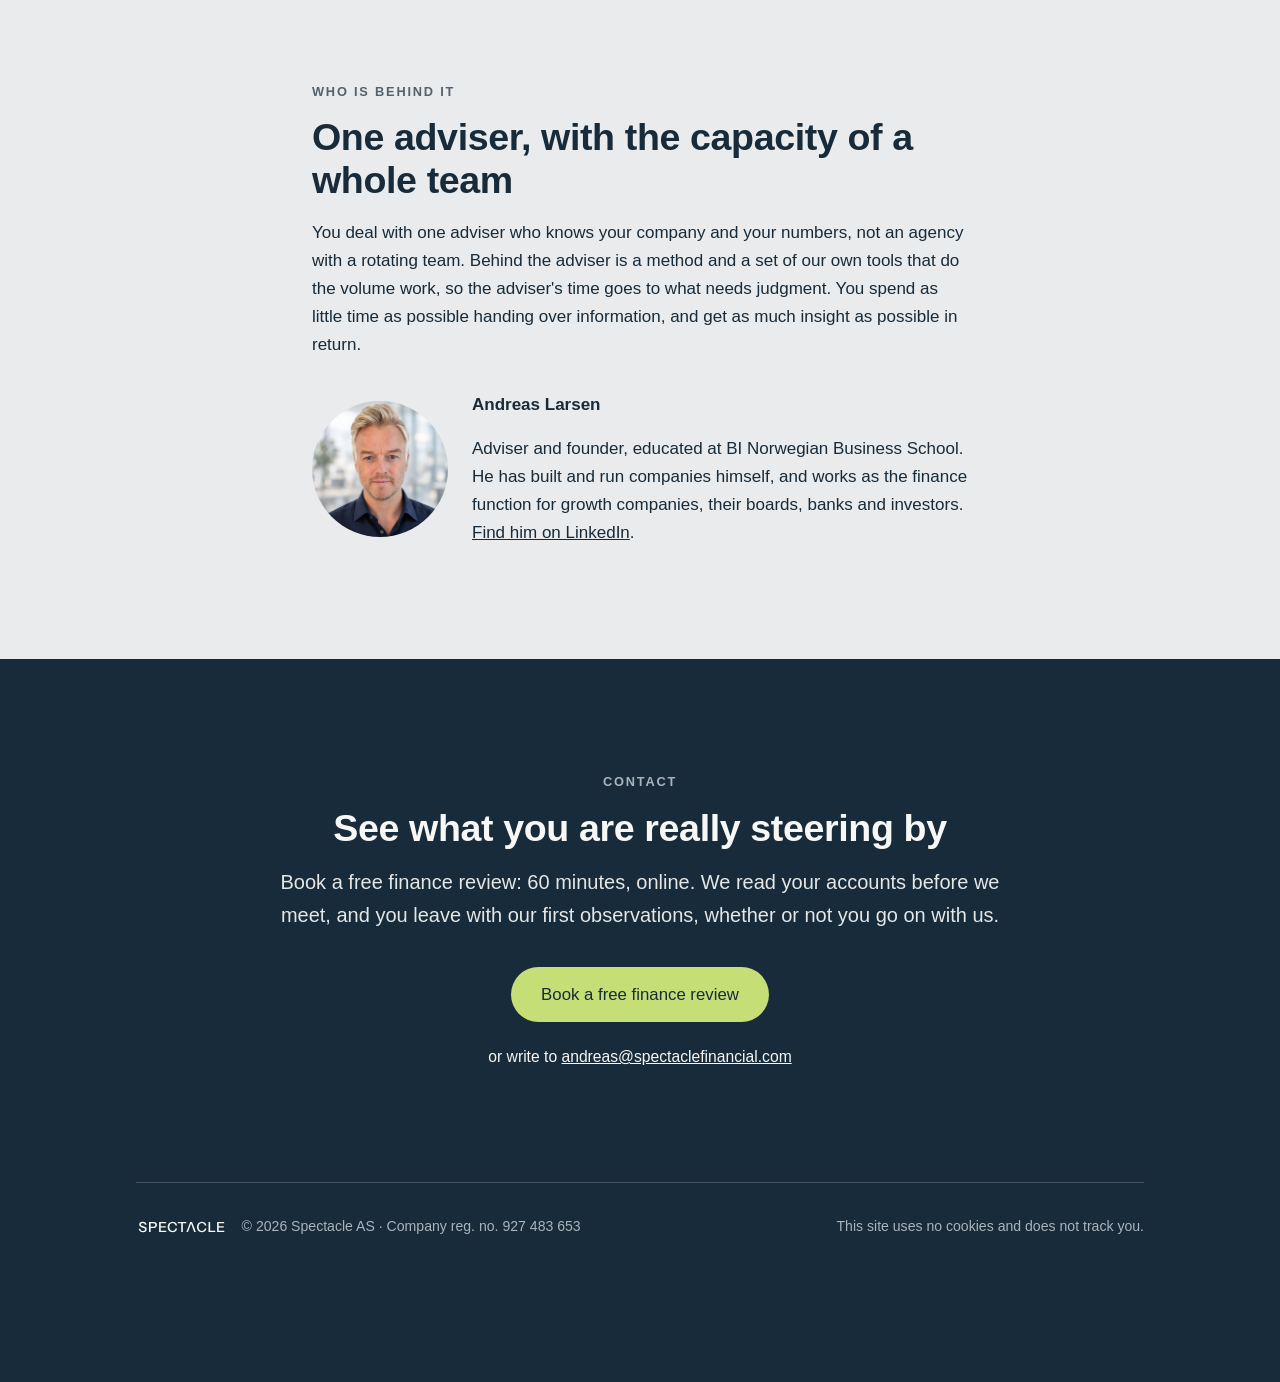
==== commit a5b740ae: "Nummererte styrekort, lysere åpningssetning og prisvilkår i tre Tre av åtte punkter fra en designgje" ====
--- a/index.html
+++ b/index.html
@@ -13,7 +13,7 @@
   <link rel="alternate icon" href="assets/img/favicon-32.png" type="image/png">
   <link rel="apple-touch-icon" href="assets/img/apple-touch-icon.png">
   <meta name="theme-color" content="#172B3A">
-  <link rel="stylesheet" href="assets/css/style.css?v=2026-11-11b">
+  <link rel="stylesheet" href="assets/css/style.css?v=2026-11-11c">
   <meta property="og:type" content="website">
   <meta property="og:site_name" content="Spectacle">
   <meta property="og:title" content="Spectacle: the finance function between the books and the boardroom">
@@ -107,31 +107,33 @@
         <li>We remember what you expected last time, so a change can be explained and not merely noted.</li>
         <li>Whatever your board or your bank needs in writing is produced from that same picture, in your own brand.</li>
       </ul>
-      <ul class="trygghet">
-        <li>
-          <span class="trygghet__gruppe">Understand</span>
+      <ol class="styrekort">
+        <li>
+          <span class="styrekort__topp"><span class="styrekort__nr">01</span><span class="styrekort__merke">Understand</span></span>
           <strong>What happened?</strong>
-          We explain the development, not just the variance. Profit, balance sheet and cash flow, against budget, against last year and against the previous forecast.
-        </li>
-        <li>
+          <p>We explain the development, not just the variance. Profit, balance sheet and cash flow, against budget, against last year and against the previous forecast.</p>
+        </li>
+        <li>
+          <span class="styrekort__topp"><span class="styrekort__nr">02</span><span class="styrekort__merke">Compare</span></span>
           <strong>What did we expect?</strong>
-          We compare every forecast with the previous ones, so you can see how the picture has changed, and why.
-        </li>
-        <li>
-          <span class="trygghet__gruppe">Anticipate</span>
+          <p>We compare every forecast with the previous ones, so you can see how the picture has changed, and why.</p>
+        </li>
+        <li>
+          <span class="styrekort__topp"><span class="styrekort__nr">03</span><span class="styrekort__merke">Anticipate</span></span>
           <strong>What is happening now?</strong>
-          The forecast is updated against what actually happens, with the cash position for the weeks ahead.
-        </li>
-        <li>
-          <span class="trygghet__gruppe">Decide</span>
+          <p>The forecast is updated against what actually happens, with the cash position for the weeks ahead.</p>
+        </li>
+        <li>
+          <span class="styrekort__topp"><span class="styrekort__nr">04</span><span class="styrekort__merke">Report</span></span>
           <strong>What does the board need to know?</strong>
-          What has changed since the last board meeting, and the status of the matters the board follows from meeting to meeting.
-        </li>
-        <li>
+          <p>What has changed since the last board meeting, and the status of the matters the board follows from meeting to meeting.</p>
+        </li>
+        <li>
+          <span class="styrekort__topp"><span class="styrekort__nr">05</span><span class="styrekort__merke">Decide</span></span>
           <strong>What should we do?</strong>
-          Advice when it matters: funding, investments, pricing and capacity.
-        </li>
-      </ul>
+          <p>Advice when it matters: funding, investments, pricing and capacity.</p>
+        </li>
+      </ol>
 
     </div>
   </section>
@@ -215,7 +217,13 @@
           <p>Reports, forecasts and follow-up that stay current as new numbers come in, and that remember what you expected last time.</p>
         </li>
       </ol>
-      <p class="pakker-note">After the finance review you receive a written proposal with the exact scope and price for your company. One fixed monthly fee for what you actually need, with the set-up included. No lock-in, two months' notice. Funding applications, valuations and budget processes can also be bought as separate projects. Work beyond the agreement is always cleared with you before it is done, and your data is processed under a separate data processing agreement.</p>
+      <p class="pakker-note">After the finance review you receive a written proposal with the exact scope and price for your company.</p>
+      <ul class="vilkar">
+        <li><strong>One fixed monthly fee</strong> for what you actually need, with the set-up included.</li>
+        <li><strong>No lock-in</strong>, and two months' notice.</li>
+        <li><strong>No surprises.</strong> Work beyond the agreement is cleared with you before it is done.</li>
+      </ul>
+      <p class="pakker-note">Funding applications, valuations and budget processes can also be bought as separate projects. Your data is processed under a separate data processing agreement.</p>
     </div>
   </section>
 
--- a/assets/css/style.css
+++ b/assets/css/style.css
@@ -115,8 +115,15 @@
   font-size: clamp(2.1rem, 6.5vw, 4.25rem);
   letter-spacing: -0.015em;
   color: var(--papir);
-  hyphens: auto;
   overflow-wrap: break-word;
+}
+
+/* Orddeling bare der spalten er for smal til ordet. Over denne bredden er
+   det plass, og da er en bindestrek midt i overskriften bare stygt. */
+@media (max-width: 63.99rem) {
+  h1 {
+    hyphens: auto;
+  }
 }
 
 h2 {
@@ -250,12 +257,13 @@
   max-width: 44rem;
 }
 
+
 .hero__under {
   font-family: var(--font-tittel);
   font-weight: 500;
   font-size: clamp(1.3rem, 2.6vw, 1.75rem);
   line-height: 1.25;
-  color: var(--solv);
+  color: var(--papir);
   margin-top: 0.9rem;
 }
 
@@ -447,59 +455,125 @@
   color: var(--blekk);
 }
 
-/* ---------- Trygghet ---------- */
-.trygghet {
+/* ---------- Styrekortene: de fem spørsmålene ---------- */
+/* Hvert kort bærer sin egen merkelapp, så ingen trenger et tomt spor for å
+   stå i flukt med naboen. Det femte er rådgivningen, og får hele bredden. */
+.styrekort {
   list-style: none;
   display: grid;
-  gap: 2rem 3rem;
+  gap: 1.25rem;
   margin-top: 2.5rem;
 }
+
 @media (min-width: 52rem) {
-  .trygghet {
+  .styrekort {
     grid-template-columns: repeat(2, 1fr);
-  }
-}
-
-/* Et oddetall punkter etterlater et hull til høyre; det siste får hele bredden */
-@media (min-width: 52rem) {
-  .trygghet li:last-child:nth-child(odd) {
+    gap: 1.5rem;
+  }
+  .styrekort li:last-child {
     grid-column: 1 / -1;
-    max-width: 46rem;
-  }
-}
-
-/* Merkelappen står bare på den første i hver gruppe. Uten et tomt spor
-   starter naboen i samme rad høyere, og kolonnene blir ujevne. */
-.trygghet li:not(:has(.trygghet__gruppe))::before {
-  content: "";
-  display: block;
-  height: calc(0.72rem * 1.5 + 0.4rem);
-}
-
-.trygghet strong {
-  display: block;
-  font-family: var(--font-tittel);
-  font-weight: 500;
-  font-size: 1.15rem;
-  color: var(--blekk);
-  margin-bottom: 0.3rem;
-}
-
-/* ---------- Tenkt eksempel ---------- */
-/* Tid går vannrett, som i rapportene: periodene er kolonner, målene er rader */
-.trygghet__gruppe {
-  display: block;
-  font-family: var(--font-tekst);
+  }
+}
+
+.styrekort li {
+  background: #FFFFFF;
+  border: 1px solid var(--linje);
+  border-top: 2px solid var(--blekk);
+  padding: 1.5rem;
+}
+
+.styrekort__topp {
+  display: flex;
+  align-items: baseline;
+  gap: 0.6rem;
+  margin-bottom: 0.7rem;
+}
+
+.styrekort__nr {
+  font-family: var(--font-tittel);
+  font-weight: 700;
+  font-size: 0.95rem;
+  font-variant-numeric: tabular-nums;
+  color: var(--blekk);
+}
+
+.styrekort__merke {
   font-weight: 600;
   font-size: 0.72rem;
   letter-spacing: 0.14em;
   text-transform: uppercase;
   color: var(--skifer);
-  /* Eksplisitt, så det tomme sporet under kan treffe nøyaktig samme høyde */
-  line-height: 1.5;
-  margin-bottom: 0.4rem;
-}
-
+}
+
+.styrekort strong {
+  display: block;
+  font-family: var(--font-tittel);
+  font-weight: 500;
+  font-size: 1.18rem;
+  line-height: 1.25;
+  color: var(--blekk);
+  margin-bottom: 0.45rem;
+}
+
+.styrekort p {
+  color: var(--skifer);
+  line-height: 1.55;
+}
+
+/* Rådgivningen står for seg, og på mørk flate er chartreuse tillatt */
+.styrekort li:last-child {
+  background: var(--blekk);
+  border-color: var(--blekk);
+  border-top-color: var(--chartreuse);
+}
+
+.styrekort li:last-child .styrekort__nr,
+.styrekort li:last-child .styrekort__merke {
+  color: var(--chartreuse);
+}
+
+.styrekort li:last-child strong {
+  color: var(--papir);
+}
+
+.styrekort li:last-child p {
+  color: var(--solv);
+}
+
+/* ---------- Vilkårene under prisen ---------- */
+/* Tre korte punkter i stedet for ett tett avsnitt. Ingen beløp: prisen
+   settes per kunde, og nettsiden viser den ikke. */
+.vilkar {
+  list-style: none;
+  display: grid;
+  gap: 1.1rem;
+  margin-top: 1.6rem;
+  max-width: 58rem;
+}
+
+@media (min-width: 52rem) {
+  .vilkar {
+    grid-template-columns: repeat(3, 1fr);
+    gap: 1.75rem;
+  }
+}
+
+.vilkar li {
+  border-top: 2px solid var(--blekk);
+  padding-top: 0.75rem;
+  color: var(--skifer);
+  line-height: 1.55;
+}
+
+.vilkar strong {
+  font-family: var(--font-tittel);
+  font-weight: 500;
+  color: var(--blekk);
+}
+
+/* ---------- Tenkt eksempel ---------- */
+/* Tatt ut av siden 11.11.2026, men reglene står igjen med vilje:
+   da er det én setning å sette eksempelet inn igjen. */
 .eksempel {
   margin-top: clamp(3rem, 6vw, 4.5rem);
   max-width: 46rem;
